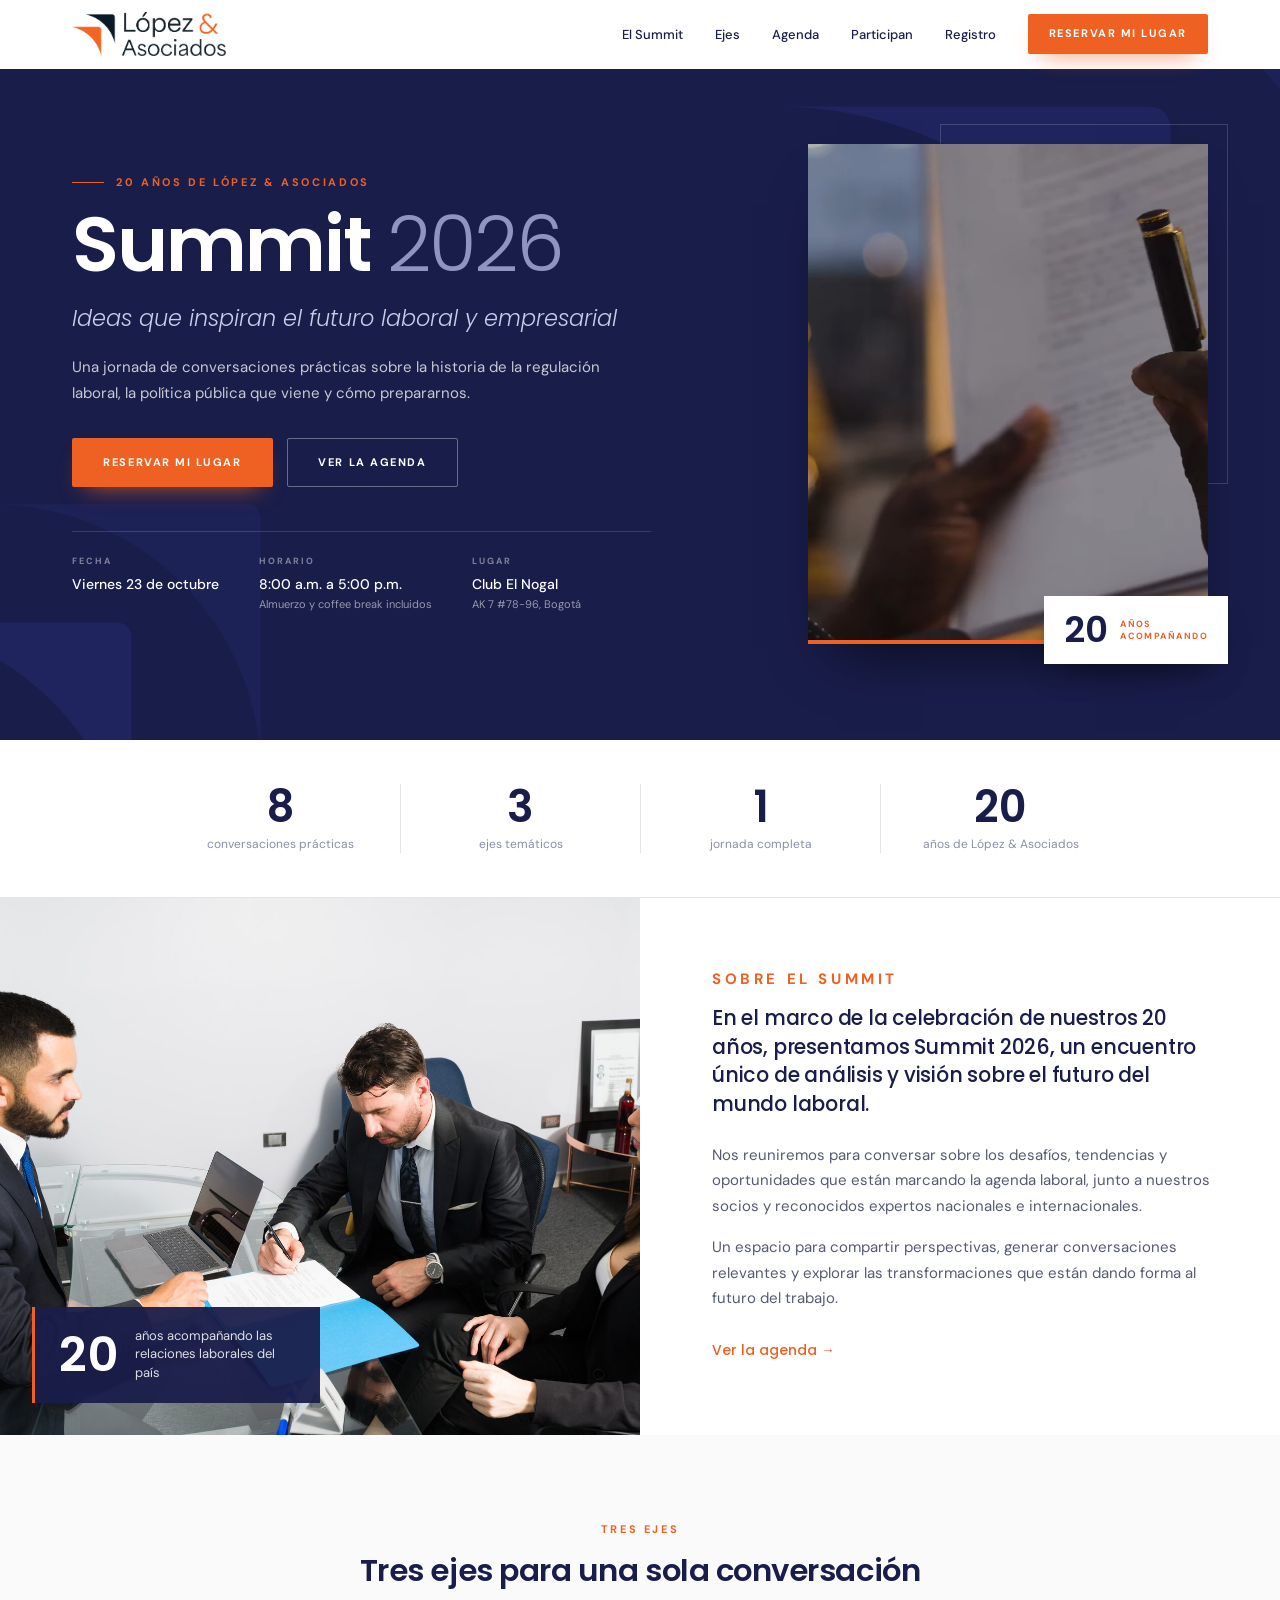
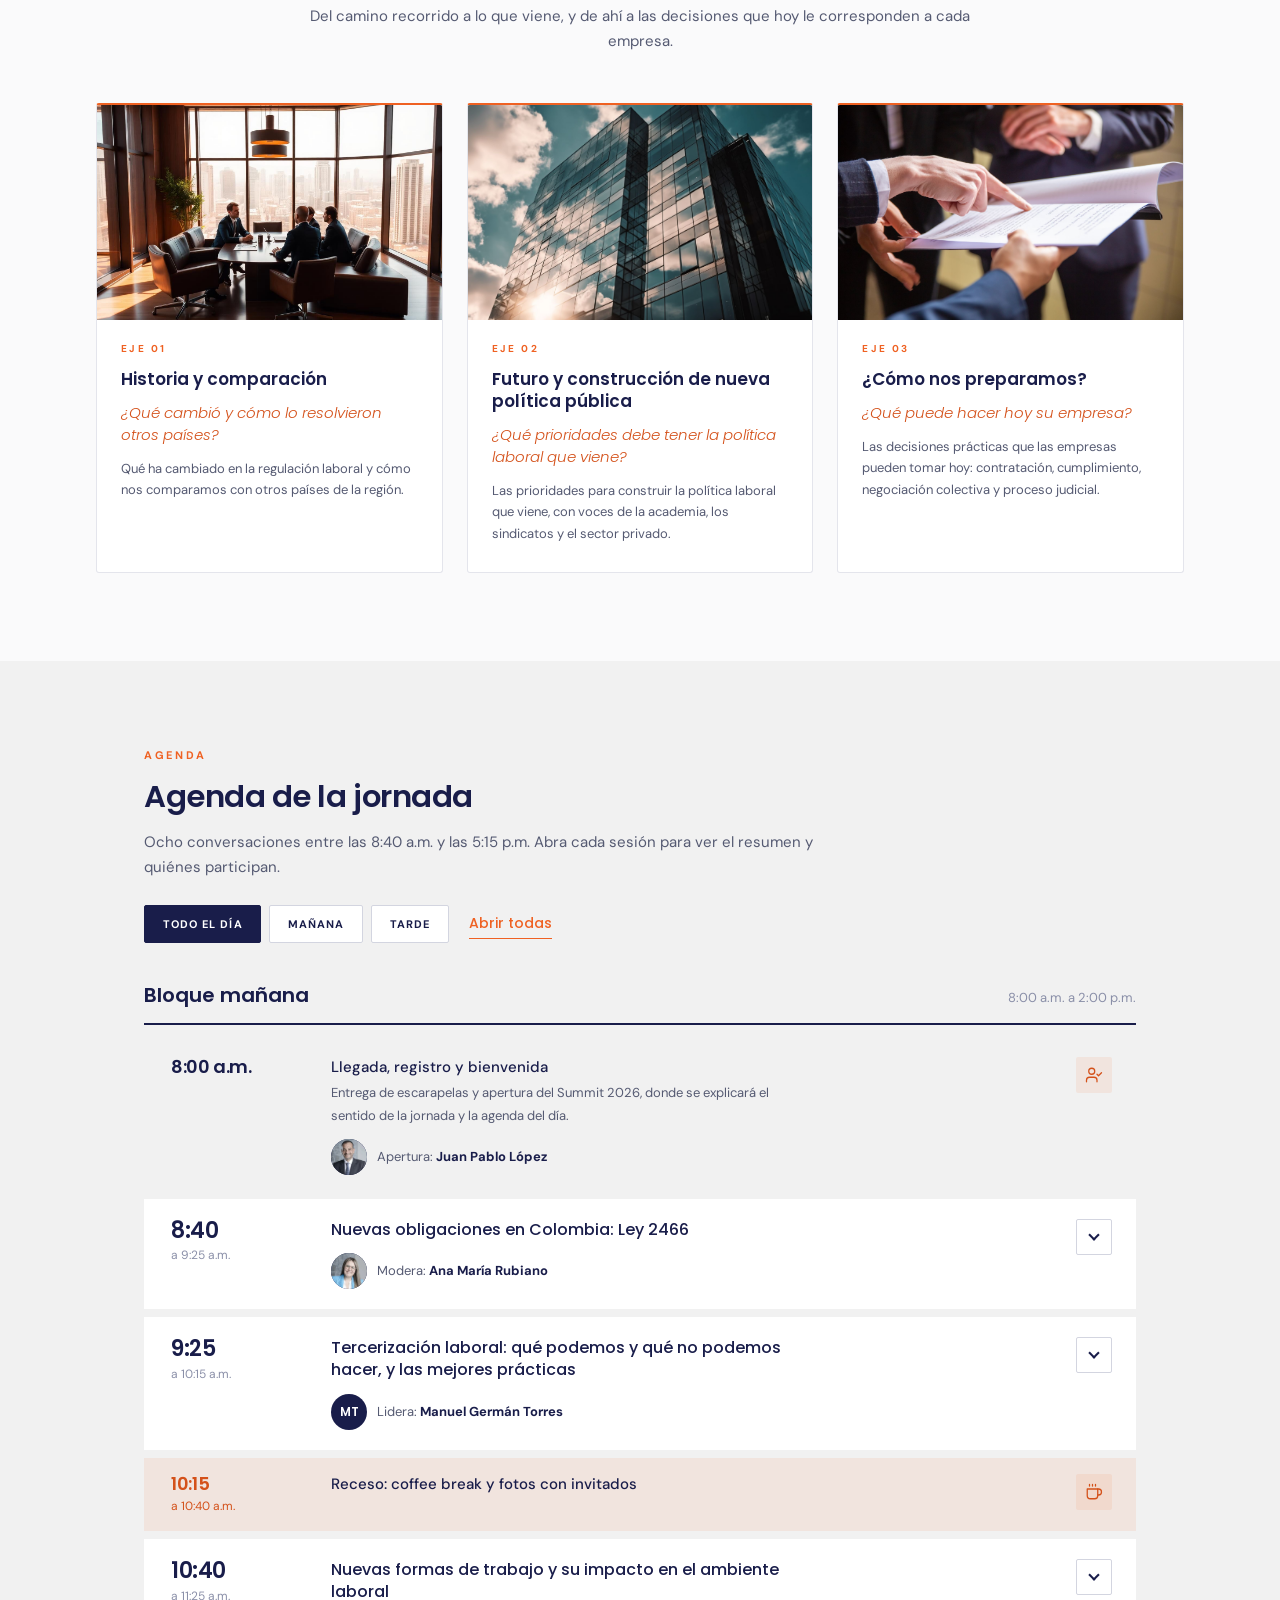
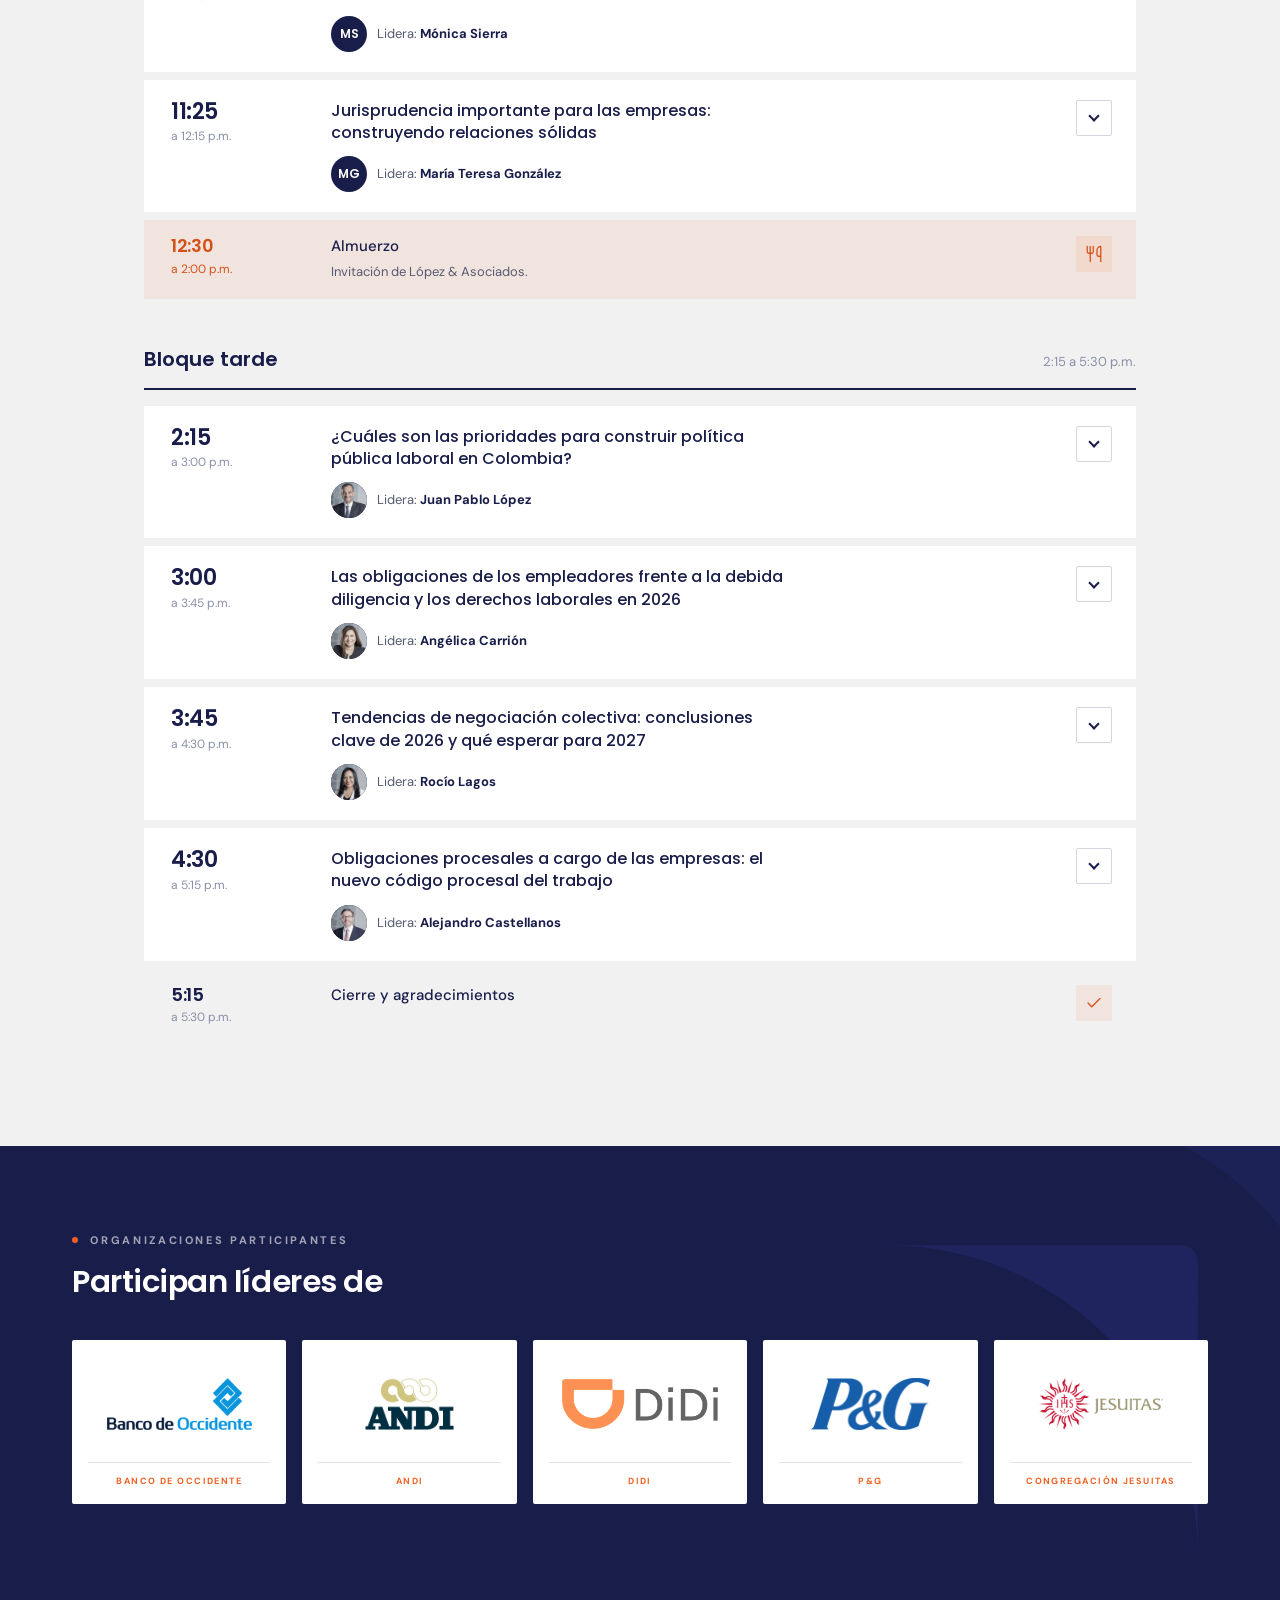
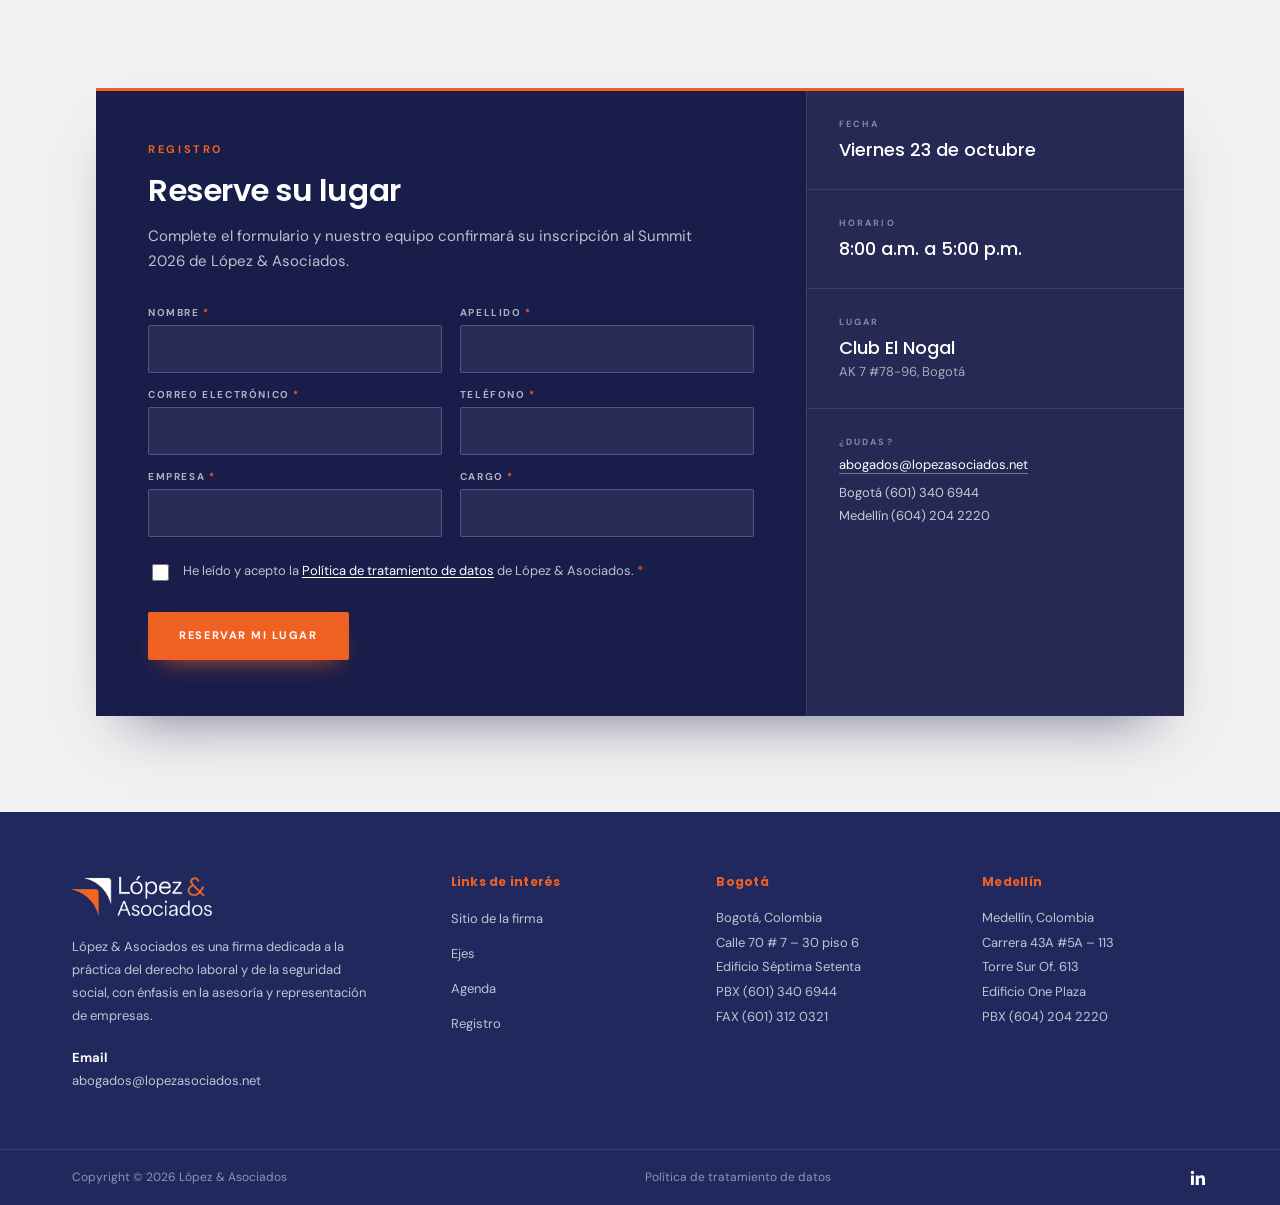
==== v2/index.html @ 922dfb8e "v2: misma landing con el look and feel de lopezasociados.net (en /v2/)" ====
<!DOCTYPE html>
<html lang="es" class="no-js">
<head>
<meta charset="UTF-8">
<meta name="viewport" content="width=device-width, initial-scale=1.0">
<title>Summit 2026 | López &amp; Asociados · Ideas que inspiran el futuro laboral y empresarial</title>
<meta name="description" content="Summit 2026 de López &amp; Asociados: ideas que inspiran el futuro laboral y empresarial. Viernes 23 de octubre, de 8:00 a.m. a 5:00 p.m., en el Club El Nogal (Bogotá).">
<meta property="og:type" content="website">
<meta property="og:title" content="Summit 2026 | López &amp; Asociados">
<meta property="og:description" content="Ideas que inspiran el futuro laboral y empresarial. Viernes 23 de octubre · Club El Nogal, Bogotá. Reserve su lugar.">
<meta property="og:image" content="https://upwyse.github.io/Lopez-asociados-landing/assets/img/og-summit.jpg">
<meta name="theme-color" content="#191d4a">
<link rel="icon" href="../assets/img/favicon.png" type="image/png">
<link rel="apple-touch-icon" href="../assets/img/apple-touch-icon.png">
<link rel="preconnect" href="https://fonts.googleapis.com">
<link rel="preconnect" href="https://fonts.gstatic.com" crossorigin>
<link href="https://fonts.googleapis.com/css2?family=DM+Sans:ital,opsz,wght@0,9..40,400;0,9..40,500;0,9..40,700;1,9..40,400&family=Poppins:ital,wght@0,300;0,400;0,500;0,600;1,300;1,400&display=swap" rel="stylesheet">
<link rel="stylesheet" href="css/v2.css?v=5399d555">
<script type="application/ld+json">{"@context":"https://schema.org","@type":"Event","name":"Summit 2026","description":"Ideas que inspiran el futuro laboral y empresarial.","startDate":"2026-10-23T08:00:00-05:00","endDate":"2026-10-23T17:00:00-05:00","eventAttendanceMode":"https://schema.org/OfflineEventAttendanceMode","eventStatus":"https://schema.org/EventScheduled","location":{"@type":"Place","name":"Club El Nogal","address":{"@type":"PostalAddress","streetAddress":"AK 7 #78-96","addressLocality":"Bogotá","addressCountry":"CO"}},"organizer":{"@type":"Organization","name":"López & Asociados","url":"https://www.lopezasociados.net"},"image":"https://upwyse.github.io/Lopez-asociados-landing/assets/img/og-summit.jpg"}</script>
<script>document.documentElement.classList.remove('no-js');</script>
</head>
<body>

<header class="site-head" id="head">
  <div class="bar">
    <a href="#top" class="brand" aria-label="López &amp; Asociados, inicio">
      <img src="../assets/img/logo-lockup.png" alt="López &amp; Asociados" width="160" height="46">
    </a>
    <nav class="nav" id="nav" aria-label="Principal">
      <a href="#summit">El Summit</a>
      <a href="#ejes">Ejes</a>
      <a href="#agenda">Agenda</a>
      <a href="#participan">Participan</a>
      <a href="#registro">Registro</a>
    </nav>
    <a href="#registro" class="btn btn-primary btn-sm nav-cta">Reservar mi lugar</a>
    <button class="burger" id="burger" aria-label="Abrir menú" aria-expanded="false" aria-controls="nav"><span></span><span></span><span></span></button>
  </div>
</header>

<main id="top">

  <!-- HERO -->
  <section class="hero">
    <svg class="shape shape-tr" viewBox="0 8 225 219" aria-hidden="true" focusable="false"><path class="s1" d="M73 13H210Q219 13 219 22V159A146 146 0 0 0 73 13Z"/><path class="s2" d="M3 77H140Q149 77 149 86V223A146 146 0 0 0 3 77Z"/></svg>
    <svg class="shape shape-bl" viewBox="0 8 225 219" aria-hidden="true" focusable="false"><path class="s1" d="M73 13H210Q219 13 219 22V159A146 146 0 0 0 73 13Z"/><path class="s2" d="M3 77H140Q149 77 149 86V223A146 146 0 0 0 3 77Z"/></svg>

    <div class="wrap hero-grid">
      <div class="hero-copy">
        <p class="eyebrow"><span class="rule"></span>20 años de López &amp; Asociados</p>
        <h1><span class="a">Summit</span> <span class="b">2026</span></h1>
        <p class="hero-sub">Ideas que inspiran el futuro laboral y empresarial</p>
        <p class="hero-lede">Una jornada de conversaciones prácticas sobre la historia de la regulación laboral, la política pública que viene y cómo prepararnos.</p>
        <div class="cta-row">
          <a href="#registro" class="btn btn-primary">Reservar mi lugar</a>
          <a href="#agenda" class="btn btn-ghost">Ver la agenda</a>
        </div>

        <dl class="ev" aria-label="Datos del evento">
          <div><dt>Fecha</dt><dd id="ev-date">Viernes 23 de octubre</dd></div>
          <div><dt>Horario</dt><dd>8:00 a.m. a 5:00 p.m.<small>Almuerzo y coffee break incluidos</small></dd></div>
          <div><dt>Lugar</dt><dd id="ev-venue">Club El Nogal<small>AK 7 #78-96, Bogotá</small></dd></div>
        </dl>
      </div>

      <div class="hero-media">
        <div class="frame">
          <video autoplay muted loop playsinline poster="../assets/video/hero-personas-poster.jpg" aria-hidden="true" id="herovideo">
            <source src="../assets/video/hero-personas.webm" type="video/webm">
            <source src="../assets/video/hero-personas.mp4" type="video/mp4">
          </video>
        </div>
        <div class="badge"><b>20</b><span>Años<br>acompañando</span></div>
      </div>
    </div>
  </section>

  <!-- CIFRAS -->
  <section class="stats-band" aria-label="El Summit en cifras">
    <ul class="wrap stats">
      <li><b>8</b><span>conversaciones prácticas</span></li>
      <li><b>3</b><span>ejes temáticos</span></li>
      <li><b>1</b><span>jornada completa</span></li>
      <li><b>20</b><span>años de López &amp; Asociados</span></li>
    </ul>
  </section>

  <!-- EL SUMMIT -->
  <section class="about" id="summit" aria-label="El Summit">
    <div class="about-img">
      <img src="../assets/img/hero-inicio.jpg" alt="" width="1600" height="1067" loading="lazy">
      <div class="tag20"><b>20</b><p>años acompañando las relaciones laborales del país</p></div>
    </div>
    <div class="about-copy">
      <p class="eyebrow">Sobre el Summit</p>
      <h2 class="about-lead">En el marco de la celebración de nuestros 20 años, presentamos Summit 2026, un encuentro único de análisis y visión sobre el futuro del mundo laboral.</h2>
      <p>Nos reuniremos para conversar sobre los desafíos, tendencias y oportunidades que están marcando la agenda laboral, junto a nuestros socios y reconocidos expertos nacionales e internacionales.</p>
      <p>Un espacio para compartir perspectivas, generar conversaciones relevantes y explorar las transformaciones que están dando forma al futuro del trabajo.</p>
      <a href="#agenda" class="more">Ver la agenda →</a>
    </div>
  </section>

  <!-- EJES -->
  <section class="ejes" id="ejes">
    <div class="wrap">
      <header class="sec-head center">
        <p class="eyebrow">Tres ejes</p>
        <h2 class="h2">Tres ejes para una sola conversación</h2>
        <p class="sec-sub">Del camino recorrido a lo que viene, y de ahí a las decisiones que hoy le corresponden a cada empresa.</p>
      </header>

      <div class="cards">
        <article class="card">
          <img src="../assets/img/about-office.jpg" alt="" width="1280" height="864" loading="lazy">
          <div class="card-body">
            <span class="num">Eje 01</span>
            <h3>Historia y comparación</h3>
            <p class="q">¿Qué cambió y cómo lo resolvieron otros países?</p>
            <p>Qué ha cambiado en la regulación laboral y cómo nos comparamos con otros países de la región.</p>
          </div>
        </article>
        <article class="card">
          <img src="../assets/img/eje-futuro.jpg" alt="" width="1920" height="1097" loading="lazy">
          <div class="card-body">
            <span class="num">Eje 02</span>
            <h3>Futuro y construcción de nueva política pública</h3>
            <p class="q">¿Qué prioridades debe tener la política laboral que viene?</p>
            <p>Las prioridades para construir la política laboral que viene, con voces de la academia, los sindicatos y el sector privado.</p>
          </div>
        </article>
        <article class="card">
          <img src="../assets/img/eje-preparacion.jpg" alt="" width="1920" height="1280" loading="lazy">
          <div class="card-body">
            <span class="num">Eje 03</span>
            <h3>¿Cómo nos preparamos?</h3>
            <p class="q">¿Qué puede hacer hoy su empresa?</p>
            <p>Las decisiones prácticas que las empresas pueden tomar hoy: contratación, cumplimiento, negociación colectiva y proceso judicial.</p>
          </div>
        </article>
      </div>
    </div>
  </section>

  <!-- AGENDA -->
  <section class="agenda" id="agenda">
    <div class="wrap narrow">
      <header class="agenda-head">
        <div>
          <p class="eyebrow">Agenda</p>
          <h2 class="h2">Agenda de la jornada</h2>
          <p class="sec-sub">Ocho conversaciones entre las 8:40 a.m. y las 5:15 p.m. Abra cada sesión para ver el resumen y quiénes participan.</p>
        </div>
        <div class="agenda-tools">
          <div class="chips" role="group" aria-label="Filtrar agenda">
            <button type="button" data-filter="all" aria-pressed="true">Todo el día</button>
            <button type="button" data-filter="am" aria-pressed="false">Mañana</button>
            <button type="button" data-filter="pm" aria-pressed="false">Tarde</button>
          </div>
          <button type="button" class="link-btn" id="toggleall">Abrir todas</button>
        </div>
      </header>

      <section class="block" data-block="am" aria-labelledby="b-am">
        <div class="block-head"><h3 id="b-am">Bloque mañana</h3><span>8:00 a.m. a 2:00 p.m.</span></div>
        
      <div class="slot moment ">
        <div class="slot-row">
          <div class="when"><b>8:00 a.m.</b></div>
          <div class="main"><h4>Llegada, registro y bienvenida</h4><p>Entrega de escarapelas y apertura del Summit 2026, donde se explicará el sentido de la jornada y la agenda del día.</p><span class="lead"><img class="avatar" src="../assets/img/team-4-juanpablo.jpg" alt="" width="38" height="38" loading="lazy"><span>Apertura: <b>Juan Pablo López</b></span></span></div>
          <span class="mark" aria-hidden="true"><svg viewBox="0 0 24 24"><path d="M16 21v-2a4 4 0 0 0-4-4H6a4 4 0 0 0-4 4v2"/><circle cx="9" cy="7" r="4"/><path d="m16 11 2 2 4-4"/></svg></span>
        </div>
      </div>
      <article class="slot session" id="s1">
        <h4 class="slot-h">
          <button class="slot-row" type="button" aria-expanded="false" aria-controls="s1-body" id="s1-btn">
            <span class="when"><b>8:40</b><small>a 9:25 a.m.</small></span>
            <span class="main"><span class="s-title">Nuevas obligaciones en Colombia: Ley 2466</span><span class="lead"><img class="avatar" src="../assets/img/team-5-anamaria.jpg" alt="" width="38" height="38" loading="lazy"><span>Modera: <b>Ana María Rubiano</b></span></span></span>
            <span class="chev" aria-hidden="true"></span>
          </button>
        </h4>
        <div class="slot-body" id="s1-body" role="region" aria-labelledby="s1-btn">
          <div>
            <div class="detail">
              <p class="sub">Las nuevas reglas de contratación laboral directa, cuidados y mejores prácticas.</p>
              <p class="sum">Diferencias y formas de contratación laboral bajo la Ley 2466 y los riesgos de los contratos a término fijo, indefinido y por obra o labor para 2026-2027, con mejores prácticas por sector (financiero, retail y petróleos). Incluye el régimen de profesores (art. 101), los turnos de trabajo y las jornadas laborales.</p>
              <div class="people"><h5>Panelistas</h5><ul><li><b>Ángela Ceballos</b><span>VP de Recursos Humanos, Banco de Occidente</span></li><li><b>Margarita Murra</b></li><li><b>Andrés Monsalve</b><span>Congregación Jesuitas</span></li></ul></div>
            </div>
          </div>
        </div>
      </article>
      <article class="slot session" id="s2">
        <h4 class="slot-h">
          <button class="slot-row" type="button" aria-expanded="false" aria-controls="s2-body" id="s2-btn">
            <span class="when"><b>9:25</b><small>a 10:15 a.m.</small></span>
            <span class="main"><span class="s-title">Tercerización laboral: qué podemos y qué no podemos hacer, y las mejores prácticas</span><span class="lead"><span class="mono" aria-hidden="true">MT</span><span>Lidera: <b>Manuel Germán Torres</b></span></span></span>
            <span class="chev" aria-hidden="true"></span>
          </button>
        </h4>
        <div class="slot-body" id="s2-body" role="region" aria-labelledby="s2-btn">
          <div>
            <div class="detail">
              
              <p class="sum">Marco legal de la tercerización en Colombia: diferencias entre intermediación y tercerización, y qué constituye actividad permanente. Estadísticas de contratación a través de terceros, visitas y competencias del Ministerio de Trabajo, outsourcing y BPO, y cómo contribuir a más empleo formal. Con perspectiva comparada de Chile y Argentina.</p>
              <div class="people"><h5>Panelistas</h5><ul><li><b>Edgar Rengifo</b><span>Suppla</span></li><li><b>Bárbara Zlater</b><span>Perspectiva de tercerización en Chile</span></li><li><b>Laura Castro</b><span>Frontera</span></li></ul></div>
            </div>
          </div>
        </div>
      </article>
      <div class="slot moment break">
        <div class="slot-row">
          <div class="when"><b>10:15</b><small>a 10:40 a.m.</small></div>
          <div class="main"><h4>Receso: coffee break y fotos con invitados</h4></div>
          <span class="mark" aria-hidden="true"><svg viewBox="0 0 24 24"><path d="M17 8h1a4 4 0 1 1 0 8h-1"/><path d="M3 8h14v9a4 4 0 0 1-4 4H7a4 4 0 0 1-4-4Z"/><path d="M6 2v2M10 2v2M14 2v2"/></svg></span>
        </div>
      </div>
      <article class="slot session" id="s3">
        <h4 class="slot-h">
          <button class="slot-row" type="button" aria-expanded="false" aria-controls="s3-body" id="s3-btn">
            <span class="when"><b>10:40</b><small>a 11:25 a.m.</small></span>
            <span class="main"><span class="s-title">Nuevas formas de trabajo y su impacto en el ambiente laboral</span><span class="lead"><span class="mono" aria-hidden="true">MS</span><span>Lidera: <b>Mónica Sierra</b></span></span></span>
            <span class="chev" aria-hidden="true"></span>
          </button>
        </h4>
        <div class="slot-body" id="s3-body" role="region" aria-labelledby="s3-btn">
          <div>
            <div class="detail">
              
              <p class="sum">Marco legal de las opciones de trabajo a distancia, como el teletrabajo, y una explicación general de trabajo en casa, trabajo remoto y nómadas digitales. Análisis del impacto en el ambiente laboral, con los aspectos positivos y negativos de su implementación.</p>
              <div class="people"><h5>Panelistas</h5><ul><li><b>Santiago Pinzón</b><span>ANDI</span></li><li><b>Carlos Castellanos</b><span>DiDi</span></li><li><b>Sofía Sierra</b><span>P&amp;G</span></li></ul></div>
            </div>
          </div>
        </div>
      </article>
      <article class="slot session" id="s4">
        <h4 class="slot-h">
          <button class="slot-row" type="button" aria-expanded="false" aria-controls="s4-body" id="s4-btn">
            <span class="when"><b>11:25</b><small>a 12:15 p.m.</small></span>
            <span class="main"><span class="s-title">Jurisprudencia importante para las empresas: construyendo relaciones sólidas</span><span class="lead"><span class="mono" aria-hidden="true">MG</span><span>Lidera: <b>María Teresa González</b></span></span></span>
            <span class="chev" aria-hidden="true"></span>
          </button>
        </h4>
        <div class="slot-body" id="s4-body" role="region" aria-labelledby="s4-btn">
          <div>
            <div class="detail">
              
              <p class="sum">Revisión de la jurisprudencia relevante para los clientes: justas causas de terminación, el nuevo código y otras decisiones clave. Con imágenes y gráficos para facilitar la comprensión y una mirada optimista sobre las buenas prácticas.</p>
              <div class="people"><h5>Panelistas</h5><ul><li><b>María Ximena Philips</b></li><li><b>Ángela Celis</b></li><li class="pending">Un panelista más por anunciar</li></ul></div>
            </div>
          </div>
        </div>
      </article>
      <div class="slot moment break">
        <div class="slot-row">
          <div class="when"><b>12:30</b><small>a 2:00 p.m.</small></div>
          <div class="main"><h4>Almuerzo</h4><p>Invitación de López &amp; Asociados.</p></div>
          <span class="mark" aria-hidden="true"><svg viewBox="0 0 24 24"><path d="M3 2v7c0 1.1.9 2 2 2h4a2 2 0 0 0 2-2V2"/><path d="M7 2v20"/><path d="M21 15V2a5 5 0 0 0-5 5v6c0 1.1.9 2 2 2h3Zm0 0v7"/></svg></span>
        </div>
      </div>
      </section>

      <section class="block" data-block="pm" aria-labelledby="b-pm">
        <div class="block-head"><h3 id="b-pm">Bloque tarde</h3><span>2:15 a 5:30 p.m.</span></div>
        
      <article class="slot session" id="s5">
        <h4 class="slot-h">
          <button class="slot-row" type="button" aria-expanded="false" aria-controls="s5-body" id="s5-btn">
            <span class="when"><b>2:15</b><small>a 3:00 p.m.</small></span>
            <span class="main"><span class="s-title">¿Cuáles son las prioridades para construir política pública laboral en Colombia?</span><span class="lead"><img class="avatar" src="../assets/img/team-4-juanpablo.jpg" alt="" width="38" height="38" loading="lazy"><span>Lidera: <b>Juan Pablo López</b></span></span></span>
            <span class="chev" aria-hidden="true"></span>
          </button>
        </h4>
        <div class="slot-body" id="s5-body" role="region" aria-labelledby="s5-btn">
          <div>
            <div class="detail">
              
              <p class="sum">Conversación sobre las prioridades y los desafíos para construir la política pública laboral del país, con expertos desde distintas perspectivas: la academia, el sector sindical y el sector privado.</p>
              <div class="people"><h5>Panelistas</h5><ul><li class="pending">Panelistas por anunciar</li></ul></div>
            </div>
          </div>
        </div>
      </article>
      <article class="slot session" id="s6">
        <h4 class="slot-h">
          <button class="slot-row" type="button" aria-expanded="false" aria-controls="s6-body" id="s6-btn">
            <span class="when"><b>3:00</b><small>a 3:45 p.m.</small></span>
            <span class="main"><span class="s-title">Las obligaciones de los empleadores frente a la debida diligencia y los derechos laborales en 2026</span><span class="lead"><img class="avatar" src="../assets/img/team-1-angelica.jpg" alt="" width="38" height="38" loading="lazy"><span>Lidera: <b>Angélica Carrión</b></span></span></span>
            <span class="chev" aria-hidden="true"></span>
          </button>
        </h4>
        <div class="slot-body" id="s6-body" role="region" aria-labelledby="s6-btn">
          <div>
            <div class="detail">
              
              <p class="sum">Obligaciones empresariales en debida diligencia y derechos humanos, marcos normativos aplicables y mejores prácticas de cumplimiento. Capítulo especial sobre acoso laboral y acoso sexual: política de cero tolerancia, qué debe contener la documentación interna, debida diligencia frente a trabajadores en posiciones de poder y cómo crear ambientes de conversación abierta, con reglas claras sobre conflictos de interés e información confidencial.</p>
              <div class="people"><h5>Panelistas</h5><ul><li><b>Miguel Ceballos</b></li><li><b>Fernando Castillo</b></li><li><b>Lilian Hidalgo</b></li></ul></div>
            </div>
          </div>
        </div>
      </article>
      <article class="slot session" id="s7">
        <h4 class="slot-h">
          <button class="slot-row" type="button" aria-expanded="false" aria-controls="s7-body" id="s7-btn">
            <span class="when"><b>3:45</b><small>a 4:30 p.m.</small></span>
            <span class="main"><span class="s-title">Tendencias de negociación colectiva: conclusiones clave de 2026 y qué esperar para 2027</span><span class="lead"><img class="avatar" src="../assets/img/team-3-rocio.jpg" alt="" width="38" height="38" loading="lazy"><span>Lidera: <b>Rocío Lagos</b></span></span></span>
            <span class="chev" aria-hidden="true"></span>
          </button>
        </h4>
        <div class="slot-body" id="s7-body" role="region" aria-labelledby="s7-btn">
          <div>
            <div class="detail">
              
              <p class="sum">Balance de la negociación colectiva en 2026, con foco en la negociación multinivel y los acuerdos marco sectoriales: qué pasó con los pliegos presentados, cómo se desarrollaron los procesos y qué aprendimos. Perspectivas para 2027 y cómo trabajar en escenarios de confianza con las organizaciones sindicales.</p>
              <div class="people"><h5>Panelistas</h5><ul><li><b>Carlos Guarnizo</b></li><li><b>Carlos Cante</b></li><li><b>Catalina Peraffan</b></li></ul></div>
            </div>
          </div>
        </div>
      </article>
      <article class="slot session" id="s8">
        <h4 class="slot-h">
          <button class="slot-row" type="button" aria-expanded="false" aria-controls="s8-body" id="s8-btn">
            <span class="when"><b>4:30</b><small>a 5:15 p.m.</small></span>
            <span class="main"><span class="s-title">Obligaciones procesales a cargo de las empresas: el nuevo código procesal del trabajo</span><span class="lead"><img class="avatar" src="../assets/img/team-2-alejandro.jpg" alt="" width="38" height="38" loading="lazy"><span>Lidera: <b>Alejandro Castellanos</b></span></span></span>
            <span class="chev" aria-hidden="true"></span>
          </button>
        </h4>
        <div class="slot-body" id="s8-body" role="region" aria-labelledby="s8-btn">
          <div>
            <div class="detail">
              
              <p class="sum">Cambios en materia procesal laboral y medidas que las compañías deben tomar para prepararse antes de un proceso judicial. Un enfoque práctico y sencillo sobre dónde están los cambios y qué acciones implementar.</p>
              <div class="people"><h5>Panelistas</h5><ul><li><b>Javier Alfonso</b><span>Cenit</span></li><li class="pending">Panelistas por anunciar</li></ul></div>
            </div>
          </div>
        </div>
      </article>
      <div class="slot moment ">
        <div class="slot-row">
          <div class="when"><b>5:15</b><small>a 5:30 p.m.</small></div>
          <div class="main"><h4>Cierre y agradecimientos</h4></div>
          <span class="mark" aria-hidden="true"><svg viewBox="0 0 24 24"><path d="M20 6 9 17l-5-5"/></svg></span>
        </div>
      </div>
      </section>
    </div>
  </section>

  <!-- PARTICIPAN -->
  <section class="voices" id="participan" aria-labelledby="voices-t">
    <svg class="shape shape-v" viewBox="0 8 225 219" aria-hidden="true" focusable="false"><path class="s1" d="M73 13H210Q219 13 219 22V159A146 146 0 0 0 73 13Z"/><path class="s2" d="M3 77H140Q149 77 149 86V223A146 146 0 0 0 3 77Z"/></svg>
    <div class="wrap">
      <header class="sec-head">
        <p class="eyebrow light"><span class="dot"></span>Organizaciones participantes</p>
        <h2 class="h2 light" id="voices-t">Participan líderes de</h2>
      </header>
      <ul class="logos">
          <li class="logo-card"><div class="logo-box"><img src="../assets/logos/banco-de-occidente.png" alt="Banco de Occidente" loading="lazy"></div><p>Banco de Occidente</p></li>
          <li class="logo-card"><div class="logo-box"><img src="../assets/logos/andi.png" alt="ANDI" loading="lazy"></div><p>ANDI</p></li>
          <li class="logo-card"><div class="logo-box"><img src="../assets/logos/didi.png" alt="DiDi" loading="lazy"></div><p>DiDi</p></li>
          <li class="logo-card"><div class="logo-box"><img src="../assets/logos/pg.png" alt="P&amp;G" loading="lazy"></div><p>P&amp;G</p></li>
          <li class="logo-card"><div class="logo-box"><img src="../assets/logos/jesuitas.png" alt="Congregación Jesuitas" loading="lazy"></div><p>Congregación Jesuitas</p></li>
      </ul>
    </div>
  </section>

  <!-- REGISTRO -->
  <section class="register" id="registro">
    <div class="wrap">
      <div class="reg-card">
        <div class="reg-main">
          <p class="eyebrow">Registro</p>
          <h2 class="h2 light">Reserve su lugar</h2>
          <p class="reg-sub">Complete el formulario y nuestro equipo confirmará su inscripción al Summit 2026 de López &amp; Asociados.</p>

          <form id="form" autocomplete="on">
            <div class="grid">
              <div class="field"><label for="f-n">Nombre <i>*</i></label><input id="f-n" name="nombre" type="text" autocomplete="given-name" required></div>
              <div class="field"><label for="f-a">Apellido <i>*</i></label><input id="f-a" name="apellido" type="text" autocomplete="family-name" required></div>
              <div class="field"><label for="f-e">Correo electrónico <i>*</i></label><input id="f-e" name="email" type="email" autocomplete="email" required></div>
              <div class="field"><label for="f-t">Teléfono <i>*</i></label><input id="f-t" name="telefono" type="tel" autocomplete="tel" required></div>
              <div class="field"><label for="f-c">Empresa <i>*</i></label><input id="f-c" name="empresa" type="text" autocomplete="organization" required></div>
              <div class="field"><label for="f-r">Cargo <i>*</i></label><input id="f-r" name="cargo" type="text" autocomplete="organization-title" required></div>
            </div>
            <div class="consent">
              <input type="checkbox" id="f-p" name="acepta_datos" required>
              <label for="f-p">He leído y acepto la <a href="https://www.lopezasociados.net" target="_blank" rel="noopener" id="privacy-link">Política de tratamiento de datos</a> de López &amp; Asociados. <i>*</i></label>
            </div>
            <button type="submit" class="btn btn-primary">Reservar mi lugar</button>
            <div class="notice" id="notice" role="status" aria-live="polite"></div>
          </form>
        </div>

        <aside class="reg-side" aria-label="Datos del evento">
          <div class="blk"><p class="lbl">Fecha</p><p class="val" id="ev-date-2">Viernes 23 de octubre</p></div>
          <div class="blk"><p class="lbl">Horario</p><p class="val">8:00 a.m. a 5:00 p.m.</p></div>
          <div class="blk"><p class="lbl">Lugar</p><p class="val" id="ev-venue-2">Club El Nogal<small>AK 7 #78-96, Bogotá</small></p></div>
          <div class="blk contact">
            <p class="lbl">¿Dudas?</p>
            <p><a href="mailto:abogados@lopezasociados.net">abogados@lopezasociados.net</a></p>
            <p>Bogotá (601) 340 6944<br>Medellín (604) 204 2220</p>
          </div>
        </aside>
      </div>
    </div>
  </section>

</main>

<footer class="site-foot">
  <div class="wrap foot-grid">
    <div class="foot-brand">
      <img src="../assets/img/logo-lockup-white.png" alt="López &amp; Asociados" width="140" height="40" loading="lazy">
      <p>López &amp; Asociados es una firma dedicada a la práctica del derecho laboral y de la seguridad social, con énfasis en la asesoría y representación de empresas.</p>
      <p class="mail"><b>Email</b><br><a href="mailto:abogados@lopezasociados.net">abogados@lopezasociados.net</a></p>
    </div>
    <div>
      <h4>Links de interés</h4>
      <ul>
        <li><a href="https://www.lopezasociados.net" target="_blank" rel="noopener">Sitio de la firma</a></li>
        <li><a href="#ejes">Ejes</a></li>
        <li><a href="#agenda">Agenda</a></li>
        <li><a href="#registro">Registro</a></li>
      </ul>
    </div>
    <div>
      <h4>Bogotá</h4>
      <address>Bogotá, Colombia<br>Calle 70 # 7 – 30 piso 6<br>Edificio Séptima Setenta<br>PBX (601) 340 6944<br>FAX (601) 312 0321</address>
    </div>
    <div>
      <h4>Medellín</h4>
      <address>Medellín, Colombia<br>Carrera 43A #5A – 113<br>Torre Sur Of. 613<br>Edificio One Plaza<br>PBX (604) 204 2220</address>
    </div>
  </div>
  <div class="foot-base">
    <div class="wrap">
      <span>Copyright © 2026 López &amp; Asociados</span>
      <a href="https://www.lopezasociados.net" target="_blank" rel="noopener">Política de tratamiento de datos</a>
      <a class="in" href="https://www.linkedin.com/" target="_blank" rel="noopener" aria-label="LinkedIn"><svg viewBox="0 0 24 24" aria-hidden="true"><path d="M20.45 20.45h-3.56v-5.57c0-1.33-.03-3.04-1.85-3.04-1.85 0-2.14 1.45-2.14 2.94v5.67H9.35V9h3.41v1.56h.05c.48-.9 1.64-1.85 3.37-1.85 3.6 0 4.27 2.37 4.27 5.46v6.28zM5.34 7.43a2.06 2.06 0 1 1 0-4.12 2.06 2.06 0 0 1 0 4.12zM7.12 20.45H3.56V9h3.56v11.45z"/></svg></a>
    </div>
  </div>
</footer>

<script src="../js/config.js?v=1"></script>
<script src="../js/summit.js?v=f31e7e5a"></script>
</body>
</html>
---- v2/css/v2.css ----
/* =========================================================
   SUMMIT 2026 · versión con el estilo de lopezasociados.net
   Poppins (títulos: seminegrita + light + cursiva light) y DM Sans (texto),
   azul #191d4a, naranja #ef6122, botones rectos, tarjetas blancas con
   filete naranja, formas curvas del isótipo de fondo.
   ========================================================= */

:root{
  --navy:#191d4a;
  --navy-2:#21285e;
  --navy-deep:#12163a;
  --orange:#ef6122;
  --orange-d:#d4511a;
  --orange-soft:rgba(239,97,34,.09);
  --gray-bg:#f1f1f1;
  --paper:#fafafb;
  --line:#e4e5ec;
  --ink:#191d4a;
  --text:#555a72;
  --muted:#8a8fa8;
  --lav:#8f95bf;

  --head:'Poppins', 'Helvetica Neue', Arial, sans-serif;
  --body:'DM Sans', 'Helvetica Neue', Arial, sans-serif;

  --ease:cubic-bezier(.22,.61,.36,1);
}

*,*::before,*::after{box-sizing:border-box;}
html{
  scroll-behavior:smooth; font-size:16px; scroll-padding-top:4.75rem;
}
/* Pantallas grandes (2K, 4K, 5K): todo escala desde 1920 px (limitado por la altura; nunca baja de 16 px) */
@media (min-width:1920px){ html{font-size:max(16px, calc(min(100vw, 177.78vh) / 120));} }

body{
  margin:0; background:#fff; color:var(--text);
  font-family:var(--body); font-size:.9375rem; line-height:1.7;
  -webkit-font-smoothing:antialiased; overflow-x:hidden;
}
img{max-width:100%; display:block;}
a{color:inherit; text-decoration:none;}
ul,ol{margin:0; padding:0; list-style:none;}
p,dl,dd,dt,figure{margin:0;}
h1,h2,h3,h4{font-family:var(--head); color:var(--ink); margin:0; font-weight:600; line-height:1.2;}
button{font:inherit; color:inherit;}
:focus-visible{outline:2px solid var(--orange); outline-offset:3px;}
.sr-only{position:absolute; width:1px; height:1px; overflow:hidden; clip:rect(0 0 0 0); white-space:nowrap;}
@media (prefers-reduced-motion: reduce){
  html{scroll-behavior:auto;}
  *,*::before,*::after{animation-duration:.01ms !important; animation-delay:0s !important; transition-duration:.01ms !important;}
}

.wrap{width:100%; max-width:75rem; margin:0 auto; padding:0 2rem;}
.wrap.narrow{max-width:66rem;}
@media (max-width:640px){ .wrap{padding:0 1.25rem;} }

/* ---------- Tipografía de títulos y etiquetas ---------- */
.eyebrow{
  display:flex; align-items:center; gap:.75rem; margin-bottom:1rem;
  font:700 .6875rem/1.2 var(--body); letter-spacing:.24em; text-transform:uppercase; color:var(--orange);
}
.eyebrow .rule{width:2rem; height:1px; background:var(--orange);}
.eyebrow .dot{width:.4rem; height:.4rem; background:var(--orange); border-radius:50%;}
.eyebrow.light{color:rgba(255,255,255,.6);}
.center .eyebrow{justify-content:center;}
.h2{font-size:clamp(1.5rem,2.4vw,2.125rem); letter-spacing:-.015em; line-height:1.22;}
.h2.light{color:#fff;}
.sec-sub{margin-top:.875rem; font-size:.9375rem; max-width:44rem;}
.sec-head.center{text-align:center;}
.sec-head.center .sec-sub{margin-left:auto; margin-right:auto;}

/* ---------- Botones rectos ---------- */
.btn{
  display:inline-flex; align-items:center; justify-content:center; cursor:pointer;
  font:700 .6875rem/1.2 var(--body); letter-spacing:.14em; text-transform:uppercase;
  padding:1.05rem 1.9rem; border:1px solid transparent; border-radius:.125rem;
  transition:background-color .25s var(--ease), color .25s var(--ease), border-color .25s var(--ease), transform .25s var(--ease);
}
.btn:hover{transform:translateY(-2px);}
.btn-primary{background:var(--orange); color:#fff; box-shadow:0 .75rem 1.5rem -.85rem rgba(239,97,34,.9);}
.btn-primary:hover{background:var(--orange-d);}
.btn-ghost{border-color:rgba(255,255,255,.35); color:#fff; background:transparent;}
.btn-ghost:hover{background:#fff; color:var(--navy); border-color:#fff;}
.btn-sm{padding:.8rem 1.25rem;}

/* ---------- Cabecera (barra blanca, como el sitio) ---------- */
.site-head{
  position:fixed; top:0; left:0; right:0; z-index:200; background:#fff;
  border-bottom:1px solid transparent; transition:box-shadow .3s var(--ease), border-color .3s var(--ease);
}
.site-head.solid,.site-head.navy{border-bottom-color:var(--line); box-shadow:0 .5rem 1.5rem -1.25rem rgba(25,29,74,.45);}
.bar{max-width:75rem; margin:0 auto; padding:.75rem 2rem; display:flex; align-items:center; gap:2rem;}
.brand img{height:2.75rem; width:auto;}
.nav{display:flex; align-items:center; gap:2rem; margin-left:auto;}
.nav a{position:relative; font:500 .8125rem/1 var(--body); color:var(--ink); padding:.4rem 0; transition:color .2s;}
.nav a::after{content:""; position:absolute; left:0; bottom:-.1rem; width:0; height:2px; background:var(--orange); transition:width .3s var(--ease);}
.nav a:hover{color:var(--orange);}
.nav a:hover::after{width:100%;}
.burger{display:none; background:none; border:0; padding:.5rem; cursor:pointer; margin-left:auto;}
.burger span{display:block; width:1.5rem; height:2px; background:var(--navy); margin:.3rem 0; transition:.25s;}
.site-head.menu-open .burger span:nth-child(1){transform:translateY(.55rem) rotate(45deg);}
.site-head.menu-open .burger span:nth-child(2){opacity:0;}
.site-head.menu-open .burger span:nth-child(3){transform:translateY(-.55rem) rotate(-45deg);}

@media (max-width:1000px){
  .bar{padding:.7rem 1.25rem;}
  .nav-cta{display:none;}
  .burger{display:block;}
  .nav{
    position:fixed; top:4.25rem; left:0; right:0; margin:0; flex-direction:column; align-items:flex-start; gap:0;
    background:#fff; padding:.75rem 1.25rem 1.5rem; border-top:1px solid var(--line);
    box-shadow:0 1.5rem 2rem -1.5rem rgba(25,29,74,.5);
    transform:translateY(-130%); visibility:hidden; transition:transform .35s var(--ease), visibility 0s .35s;
  }
  .nav.open{transform:none; visibility:visible; transition:transform .35s var(--ease);}
  .nav a{width:100%; padding:1rem 0; font-size:1rem; border-bottom:1px solid var(--line);}
  .nav a::after{display:none;}
}

/* =========================================================
   HERO (azul plano con formas curvas del isótipo)
   ========================================================= */
.hero{position:relative; overflow:hidden; isolation:isolate; background:var(--navy); color:#fff; padding:9rem 0 6rem;}
.shape{position:absolute; z-index:-1; pointer-events:none; height:auto;}
.shape .s1{fill:#2a3488; opacity:.2;}
.shape .s2{fill:#2a3488; opacity:.34;}
.shape-tr{top:-5rem; right:-6rem; width:38rem;}
.shape-bl{bottom:-10rem; left:-9rem; width:26rem;}
.shape-v .s1,.shape-v .s2{fill:#2a3488;}
.shape-v{top:-3rem; right:-5rem; width:30rem;}

.hero-grid{display:grid; grid-template-columns:minmax(0,1.08fr) minmax(0,.92fr); gap:4rem; align-items:center;}
.hero h1{
  font-size:clamp(2.75rem,6vw,5.5rem); line-height:1.02; letter-spacing:-.025em; color:#fff;
}
.hero h1 .a{font-weight:600;}
.hero h1 .b{font-weight:300; color:var(--lav);}
.hero-sub{
  margin-top:1.25rem; font:italic 300 clamp(1.125rem,1.75vw,1.625rem)/1.35 var(--head); color:#c9cdea;
}
.hero-lede{margin-top:1.25rem; max-width:34rem; font-size:.9375rem; line-height:1.75; color:rgba(255,255,255,.76);}
.cta-row{display:flex; flex-wrap:wrap; gap:.875rem; margin-top:2rem;}

.ev{
  display:grid; grid-template-columns:repeat(3,auto); justify-content:start; gap:1.5rem 2.5rem;
  margin-top:2.75rem; padding-top:1.5rem; border-top:1px solid rgba(255,255,255,.14);
}
.ev dt{font:700 .5625rem/1.2 var(--body); letter-spacing:.22em; text-transform:uppercase; color:rgba(255,255,255,.45);}
.ev dd{margin-top:.5rem; font:500 .875rem/1.4 var(--body); color:#fff;}
.ev dd small{display:block; margin-top:.15rem; font-size:.6875rem; font-weight:400; color:rgba(255,255,255,.55);}

.hero-media{position:relative; justify-self:end; width:min(100%,25rem);}
.hero-media::before{
  content:""; position:absolute; top:-1.25rem; right:-1.25rem; width:72%; height:72%;
  border:1px solid rgba(255,255,255,.16); z-index:-1;
}
.frame{position:relative; aspect-ratio:4/5; overflow:hidden; background:var(--navy-deep); box-shadow:0 2rem 3.5rem -1.75rem rgba(0,0,0,.7);}
.frame video{width:100%; height:100%; object-fit:cover;}
.frame::after{content:""; position:absolute; left:0; right:0; bottom:0; height:.25rem; background:var(--orange);}
.badge{
  position:absolute; right:-1.25rem; bottom:-1.25rem; background:#fff; padding:1rem 1.25rem 1rem 1.25rem;
  display:flex; align-items:center; gap:.75rem; box-shadow:0 1rem 2rem -1rem rgba(0,0,0,.6);
}
.badge b{font:600 2.25rem/1 var(--head); color:var(--navy);}
.badge span{font:700 .5625rem/1.35 var(--body); letter-spacing:.16em; text-transform:uppercase; color:var(--orange);}

@media (max-width:900px){
  .hero{padding:7.5rem 0 4.5rem;}
  .hero-grid{grid-template-columns:1fr; gap:3.5rem;}
  .hero-media{justify-self:start; width:min(100%,22rem); margin-left:0;}
  .hero-media::before{right:-.75rem;}
  .badge{right:-.5rem;}
  .ev{grid-template-columns:1fr; gap:1.25rem;}
}
@media (max-width:480px){ .cta-row .btn{width:100%;} }

/* ---------- Cifras (franja blanca) ---------- */
.stats-band{background:#fff; border-bottom:1px solid var(--line);}
.stats{display:flex; justify-content:center; padding-top:2.75rem; padding-bottom:2.75rem;}
.stats li{flex:1 1 0; max-width:15rem; text-align:center; padding:0 1.25rem; border-left:1px solid var(--line);}
.stats li:first-child{border-left:0;}
.stats b{display:block; font:600 clamp(2rem,3.4vw,2.75rem)/1.05 var(--head); color:var(--navy);}
.stats span{display:block; margin-top:.4rem; font-size:.75rem; line-height:1.4; color:var(--muted);}
@media (max-width:640px){
  .stats{flex-wrap:wrap; padding-top:1.75rem; padding-bottom:1.75rem; row-gap:1.5rem;}
  .stats li{flex:1 1 45%; max-width:none; border-left:0; padding:0 .5rem;}
}

/* ---------- Sobre el Summit ---------- */
.about{display:grid; grid-template-columns:1fr 1fr; background:#fff;}
.about-img{position:relative; min-height:30rem; overflow:hidden;}
.about-img img{position:absolute; inset:0; width:100%; height:100%; object-fit:cover;}
.tag20{
  position:absolute; left:2rem; bottom:2rem; max-width:18rem; background:rgba(25,29,74,.94); color:#fff;
  border-left:.1875rem solid var(--orange); padding:1.25rem 1.5rem; display:flex; align-items:center; gap:1rem;
}
.tag20 b{font:600 3rem/1 var(--head);}
.tag20 p{font-size:.8125rem; line-height:1.45; color:rgba(255,255,255,.85);}
.about-copy{align-self:center; padding:4.5rem 4rem 4.5rem 4.5rem; max-width:40rem;}
.about-lead{
  font-size:clamp(1.125rem,1.6vw,1.4375rem); font-weight:500; line-height:1.4; letter-spacing:-.01em; margin-bottom:1.5rem;
}
.about-copy p + p{margin-top:1rem;}
.about-copy p{font-size:.9375rem;}
.more{display:inline-block; margin-top:1.75rem; font:500 .875rem var(--head); color:var(--orange); border-bottom:1px solid transparent; transition:border-color .2s;}
.more:hover{border-bottom-color:var(--orange);}
@media (max-width:900px){
  .about{grid-template-columns:1fr;}
  .about-img{min-height:20rem;}
  .about-copy{padding:3rem 1.25rem; max-width:none;}
  .tag20{left:1.25rem; bottom:1.25rem;}
}

/* ---------- Ejes (tarjetas blancas con filete naranja) ---------- */
.ejes{background:var(--paper); padding:5.5rem 0;}
.ejes .sec-head{margin-bottom:3rem;}
.cards{display:grid; grid-template-columns:repeat(3,minmax(0,1fr)); gap:1.5rem; max-width:68rem; margin:0 auto;}
.card{
  background:#fff; border:1px solid var(--line); border-top:.125rem solid var(--orange); border-radius:.1875rem;
  overflow:hidden; display:flex; flex-direction:column; transition:transform .3s var(--ease), box-shadow .3s var(--ease);
}
.card:hover{transform:translateY(-.25rem); box-shadow:0 1.5rem 2.5rem -1.75rem rgba(25,29,74,.45);}
.card img{width:100%; height:auto; aspect-ratio:16/10; object-fit:cover;}
.card-body{padding:1.5rem 1.5rem 1.75rem;}
.num{display:block; font:700 .625rem/1 var(--body); letter-spacing:.24em; text-transform:uppercase; color:var(--orange); margin-bottom:.875rem;}
.card h3{font-size:1.0625rem; line-height:1.3; margin-bottom:.75rem;}
.card .q{font:italic 300 .9375rem/1.45 var(--head); color:var(--orange-d); margin-bottom:.75rem;}
.card p:last-child{font-size:.8125rem; line-height:1.65;}
@media (max-width:900px){
  .ejes{padding:4rem 0;}
  .cards{grid-template-columns:1fr; max-width:30rem;}
}

/* ---------- Agenda (fondo gris, filas blancas) ---------- */
.agenda{background:var(--gray-bg); padding:5.5rem 0 6rem;}
.agenda-head{display:flex; justify-content:space-between; align-items:flex-end; gap:1.5rem 3rem; flex-wrap:wrap; margin-bottom:2.5rem;}
.agenda-tools{display:flex; align-items:center; gap:1.25rem; flex-wrap:wrap;}
.chips{display:flex; flex-wrap:wrap; gap:.5rem;}
.chips button{
  font:700 .6875rem/1 var(--body); letter-spacing:.1em; text-transform:uppercase; color:var(--navy);
  background:#fff; border:1px solid #d3d5e0; padding:.8rem 1.1rem; cursor:pointer; border-radius:.125rem; transition:.2s var(--ease);
}
.chips button:hover{border-color:var(--navy);}
.chips button[aria-pressed="true"]{background:var(--navy); border-color:var(--navy); color:#fff;}
.link-btn{background:none; border:0; padding:.25rem 0; cursor:pointer; font:500 .875rem var(--head); color:var(--orange); border-bottom:1px solid currentColor;}
.link-btn:hover{color:var(--navy);}

.block + .block{margin-top:3rem;}
.block[hidden]{display:none;}
.block-head{display:flex; align-items:baseline; justify-content:space-between; gap:1rem; flex-wrap:wrap; padding-bottom:.875rem; margin-bottom:1rem; border-bottom:2px solid var(--navy);}
.block-head h3{font-size:1.25rem;}
.block-head span{font-size:.8125rem; color:var(--muted);}

.slot{background:#fff; margin-bottom:.5rem; border-left:.1875rem solid transparent; transition:box-shadow .3s var(--ease), border-color .3s var(--ease);}
.slot.open{border-left-color:var(--orange); box-shadow:0 1.25rem 2rem -1.75rem rgba(25,29,74,.5);}
.slot-h{margin:0; font:inherit;}
.slot-row{
  display:grid; grid-template-columns:8.5rem minmax(0,1fr) 2.25rem; gap:0 1.5rem; align-items:start;
  width:100%; padding:1.25rem 1.5rem; text-align:left; background:none; border:0;
}
button.slot-row{cursor:pointer;}
.slot .when{font-family:var(--head); color:var(--navy); line-height:1.1;}
.slot .when b{display:block; font-size:1.375rem; font-weight:600; letter-spacing:-.02em;}
.slot .when small{display:block; margin-top:.35rem; font:400 .75rem/1.3 var(--body); color:var(--muted);}
.slot .main{display:block; min-width:0;}
.s-title{display:block; font:500 1rem/1.4 var(--head); color:var(--navy); max-width:46ch;}
.slot .lead{display:flex; align-items:center; gap:.625rem; margin-top:.75rem; font-size:.8125rem; line-height:1.4; color:var(--text);}
.slot .lead b{color:var(--navy); font-weight:700;}
.avatar,.mono{width:2.25rem; height:2.25rem; flex-shrink:0; border-radius:50%;}
.avatar{object-fit:cover; object-position:top; background:var(--navy);}
.mono{display:flex; align-items:center; justify-content:center; background:var(--navy); color:#fff; font:600 .75rem var(--head);}
.chev{
  width:2.25rem; height:2.25rem; border:1px solid #d3d5e0; border-radius:.125rem;
  display:flex; align-items:center; justify-content:center; transition:.25s var(--ease);
}
.chev::before{
  content:""; width:.5rem; height:.5rem; margin-top:-.2rem; border-right:2px solid var(--navy); border-bottom:2px solid var(--navy);
  transform:rotate(45deg); transition:transform .25s var(--ease), border-color .25s;
}
button.slot-row:hover .chev{border-color:var(--navy);}
.slot.open .chev{background:var(--orange); border-color:var(--orange);}
.slot.open .chev::before{transform:rotate(-135deg); margin-top:.2rem; border-color:#fff;}

.slot-body{display:grid; grid-template-rows:0fr; visibility:hidden; transition:grid-template-rows .4s var(--ease), visibility 0s .4s;}
.slot.open .slot-body{grid-template-rows:1fr; visibility:visible; transition:grid-template-rows .4s var(--ease);}
.slot-body > div{overflow:hidden; min-height:0;}
.detail{
  margin:0 1.5rem 0 11.5rem; padding:.25rem 0 1.75rem; display:grid; grid-template-columns:minmax(0,1.3fr) minmax(0,1fr); gap:.75rem 2.5rem; align-items:start;
  border-top:1px solid var(--line); padding-top:1.25rem;
}
.detail .sub{grid-column:1/-1; font:italic 300 1.0625rem/1.5 var(--head); color:var(--orange-d);}
.detail .sum{font-size:.875rem; line-height:1.75;}
.detail h5{margin:0 0 .75rem; font:700 .625rem/1 var(--body); letter-spacing:.22em; text-transform:uppercase; color:var(--muted);}
.people li{padding:.6rem 0; border-bottom:1px solid var(--line); font-size:.875rem; line-height:1.4;}
.people li:first-child{border-top:1px solid var(--line);}
.people b{display:block; color:var(--navy); font-weight:700;}
.people span{font-size:.75rem; color:var(--muted);}
.people li.pending{color:var(--muted); font-style:italic; font-size:.8125rem;}

.moment{background:transparent; border-left-color:transparent; box-shadow:none;}
.moment .slot-row{padding:1rem 1.5rem; cursor:default;}
.moment .when b{font-size:1.125rem;}
.moment h4{font:500 .9375rem/1.4 var(--body); color:var(--navy);}
.moment p{margin-top:.25rem; font-size:.8125rem; max-width:52ch;}
.moment .mark{width:2.25rem; height:2.25rem; display:flex; align-items:center; justify-content:center; background:var(--orange-soft); border-radius:.125rem;}
.moment .mark svg{width:1.125rem; height:1.125rem; stroke:var(--orange-d); fill:none; stroke-width:1.7; stroke-linecap:round; stroke-linejoin:round;}
.moment.break{background:var(--orange-soft);}
.moment.break .when b,.moment.break .when small{color:var(--orange-d);}
.no-js .slot-body{grid-template-rows:1fr; visibility:visible;}
.no-js .chev{display:none;}

@media (max-width:900px){
  .agenda{padding:4rem 0;}
  .slot-row{grid-template-columns:minmax(0,1fr) 2.25rem; gap:.5rem 1rem; padding:1.125rem 1rem;}
  .slot .when{grid-column:1/-1; display:flex; align-items:baseline; gap:.75rem; flex-wrap:wrap;}
  .slot .when small{margin-top:0;}
  .slot .when b{font-size:1.25rem;}
  .chev{grid-column:2; grid-row:2;}
  .slot-row > .main{grid-column:1; grid-row:2;}
  .moment .mark{grid-column:2; grid-row:2;}
  .detail{margin:0 1rem; grid-template-columns:1fr; gap:1.25rem;}
}
@media (max-width:640px){
  .agenda-tools{width:100%;}
  .chips{width:100%;}
  .chips button{flex:1; padding:.8rem .5rem;}
}

/* ---------- Participan (azul, tarjetas blancas como "Reconocimientos") ---------- */
.voices{position:relative; overflow:hidden; isolation:isolate; background:var(--navy); padding:5.5rem 0 6rem;}
.voices .sec-head{margin-bottom:2.5rem;}
.logos{display:grid; grid-template-columns:repeat(5,minmax(0,1fr)); gap:1rem;}
.logo-card{background:#fff; padding:1.25rem 1rem 1rem; display:flex; flex-direction:column; border-radius:.125rem;}
.logo-box{flex:1; display:flex; align-items:center; justify-content:center; min-height:5.5rem;}
.logo-box img{max-height:3.25rem; max-width:85%; width:auto; object-fit:contain;}
.logo-card p{
  margin-top:.875rem; padding-top:.75rem; border-top:1px solid var(--line); text-align:center;
  font:700 .5625rem/1.4 var(--body); letter-spacing:.16em; text-transform:uppercase; color:var(--orange);
}
@media (max-width:900px){
  .voices{padding:4rem 0;}
  .logos{grid-template-columns:repeat(2,minmax(0,1fr));}
  .logo-card:last-child{grid-column:1/-1; max-width:50%; justify-self:center; width:100%;}
}

/* ---------- Registro (tarjeta azul con filete naranja) ---------- */
.register{background:var(--gray-bg); padding:5.5rem 0 6rem;}
.reg-card{
  display:grid; grid-template-columns:minmax(0,1.5fr) minmax(0,.8fr); max-width:68rem; margin:0 auto;
  background:var(--navy); border-top:.1875rem solid var(--orange); box-shadow:0 2rem 3.5rem -2rem rgba(25,29,74,.6);
}
.reg-main{padding:3.25rem 3.25rem 3.5rem;}
.reg-sub{margin-top:.875rem; margin-bottom:2rem; color:rgba(255,255,255,.72); max-width:34rem;}
.grid{display:grid; grid-template-columns:1fr 1fr; gap:1rem 1.125rem;}
.field{display:flex; flex-direction:column; gap:.4rem;}
.field label{font:700 .625rem/1.2 var(--body); letter-spacing:.16em; text-transform:uppercase; color:rgba(255,255,255,.65);}
.field label i{font-style:normal; color:var(--orange);}
.field input{
  width:100%; padding:.8rem .9rem; font:400 .9375rem var(--body); color:#fff;
  background:rgba(255,255,255,.07); border:1px solid rgba(255,255,255,.2); border-radius:.125rem; transition:.2s;
}
.field input:focus{outline:0; border-color:var(--orange); background:rgba(255,255,255,.11);}
.field input:user-invalid{border-color:#ff8a7a;}
.consent{display:flex; gap:.7rem; align-items:flex-start; margin:1.5rem 0 1.75rem;}
.consent input{width:1.05rem; height:1.05rem; margin-top:.2rem; accent-color:var(--orange); flex-shrink:0;}
.consent label{font-size:.8125rem; line-height:1.55; color:rgba(255,255,255,.72);}
.consent a{color:#fff; text-decoration:underline; text-underline-offset:.15em;}
.consent i{font-style:normal; color:var(--orange);}
.notice{display:none; margin-top:1.25rem; padding:.9rem 1rem; font-size:.875rem; line-height:1.55; background:rgba(239,97,34,.14); border:1px solid rgba(239,97,34,.45); color:#ffd9c7;}
.notice.show{display:block;}
.notice.error{background:rgba(255,120,100,.14); border-color:rgba(255,138,122,.5); color:#ffc9c0;}

.reg-side{background:rgba(255,255,255,.05); border-left:1px solid rgba(255,255,255,.1); display:flex; flex-direction:column;}
.reg-side .blk{padding:1.75rem 2rem; border-bottom:1px solid rgba(255,255,255,.1);}
.reg-side .blk:last-child{border-bottom:0;}
.reg-side .lbl{font:700 .5625rem/1.2 var(--body); letter-spacing:.24em; text-transform:uppercase; color:rgba(255,255,255,.45);}
.reg-side .val{margin-top:.5rem; font:500 1.125rem/1.3 var(--head); color:#fff;}
.reg-side .val small{display:block; margin-top:.25rem; font:400 .8125rem var(--body); color:rgba(255,255,255,.6);}
.reg-side .contact p{font-size:.8125rem; line-height:1.75; color:rgba(255,255,255,.75); margin-top:.35rem;}
.reg-side .contact .lbl{font:700 .5625rem/1.2 var(--body); letter-spacing:.24em; text-transform:uppercase; color:rgba(255,255,255,.45); margin-top:0;}
.reg-side .contact a{color:#fff; border-bottom:1px solid rgba(255,255,255,.35);}
.reg-side .contact a:hover{color:var(--orange); border-color:var(--orange);}
@media (max-width:900px){
  .register{padding:4rem 0;}
  .reg-card{grid-template-columns:1fr;}
  .reg-main{padding:2.25rem 1.25rem 2.5rem;}
  .reg-side{border-left:0; border-top:1px solid rgba(255,255,255,.1);}
  .reg-side .blk{padding:1.25rem;}
  .grid{grid-template-columns:1fr;}
}

/* ---------- Pie (azul más claro, 4 columnas) ---------- */
.site-foot{background:var(--navy-2); color:rgba(255,255,255,.72);}
.foot-grid{display:grid; grid-template-columns:1.5fr 1fr 1fr 1fr; gap:2.5rem; padding-top:4rem; padding-bottom:3.5rem;}
.foot-brand img{height:2.5rem; width:auto; margin-bottom:1.25rem;}
.foot-brand p{font-size:.8125rem; line-height:1.75; max-width:19rem;}
.foot-brand .mail{margin-top:1.25rem;}
.foot-brand .mail b{color:#fff;}
.foot-brand a:hover{color:var(--orange);}
.site-foot h4{font:700 .75rem/1 var(--head); color:var(--orange); margin-bottom:1.1rem; letter-spacing:.02em;}
.site-foot li{margin-bottom:.6rem;}
.site-foot li a{font-size:.8125rem; transition:color .2s;}
.site-foot li a:hover{color:var(--orange);}
.site-foot address{font-style:normal; font-size:.8125rem; line-height:1.9;}
.foot-base{border-top:1px solid rgba(255,255,255,.1);}
.foot-base .wrap{display:flex; justify-content:space-between; align-items:center; gap:1rem; padding-top:1.1rem; padding-bottom:1.1rem; font-size:.75rem; color:rgba(255,255,255,.5);}
.foot-base a:hover{color:var(--orange);}
.foot-base .in svg{width:1.25rem; height:1.25rem; fill:#fff; display:block;}
@media (max-width:900px){
  .foot-grid{grid-template-columns:1fr 1fr; padding-top:3rem;}
  .foot-brand{grid-column:1/-1;}
  .foot-base .wrap{flex-direction:column; align-items:flex-start; gap:.6rem;}
}
@media (max-width:540px){ .foot-grid{grid-template-columns:1fr;} }
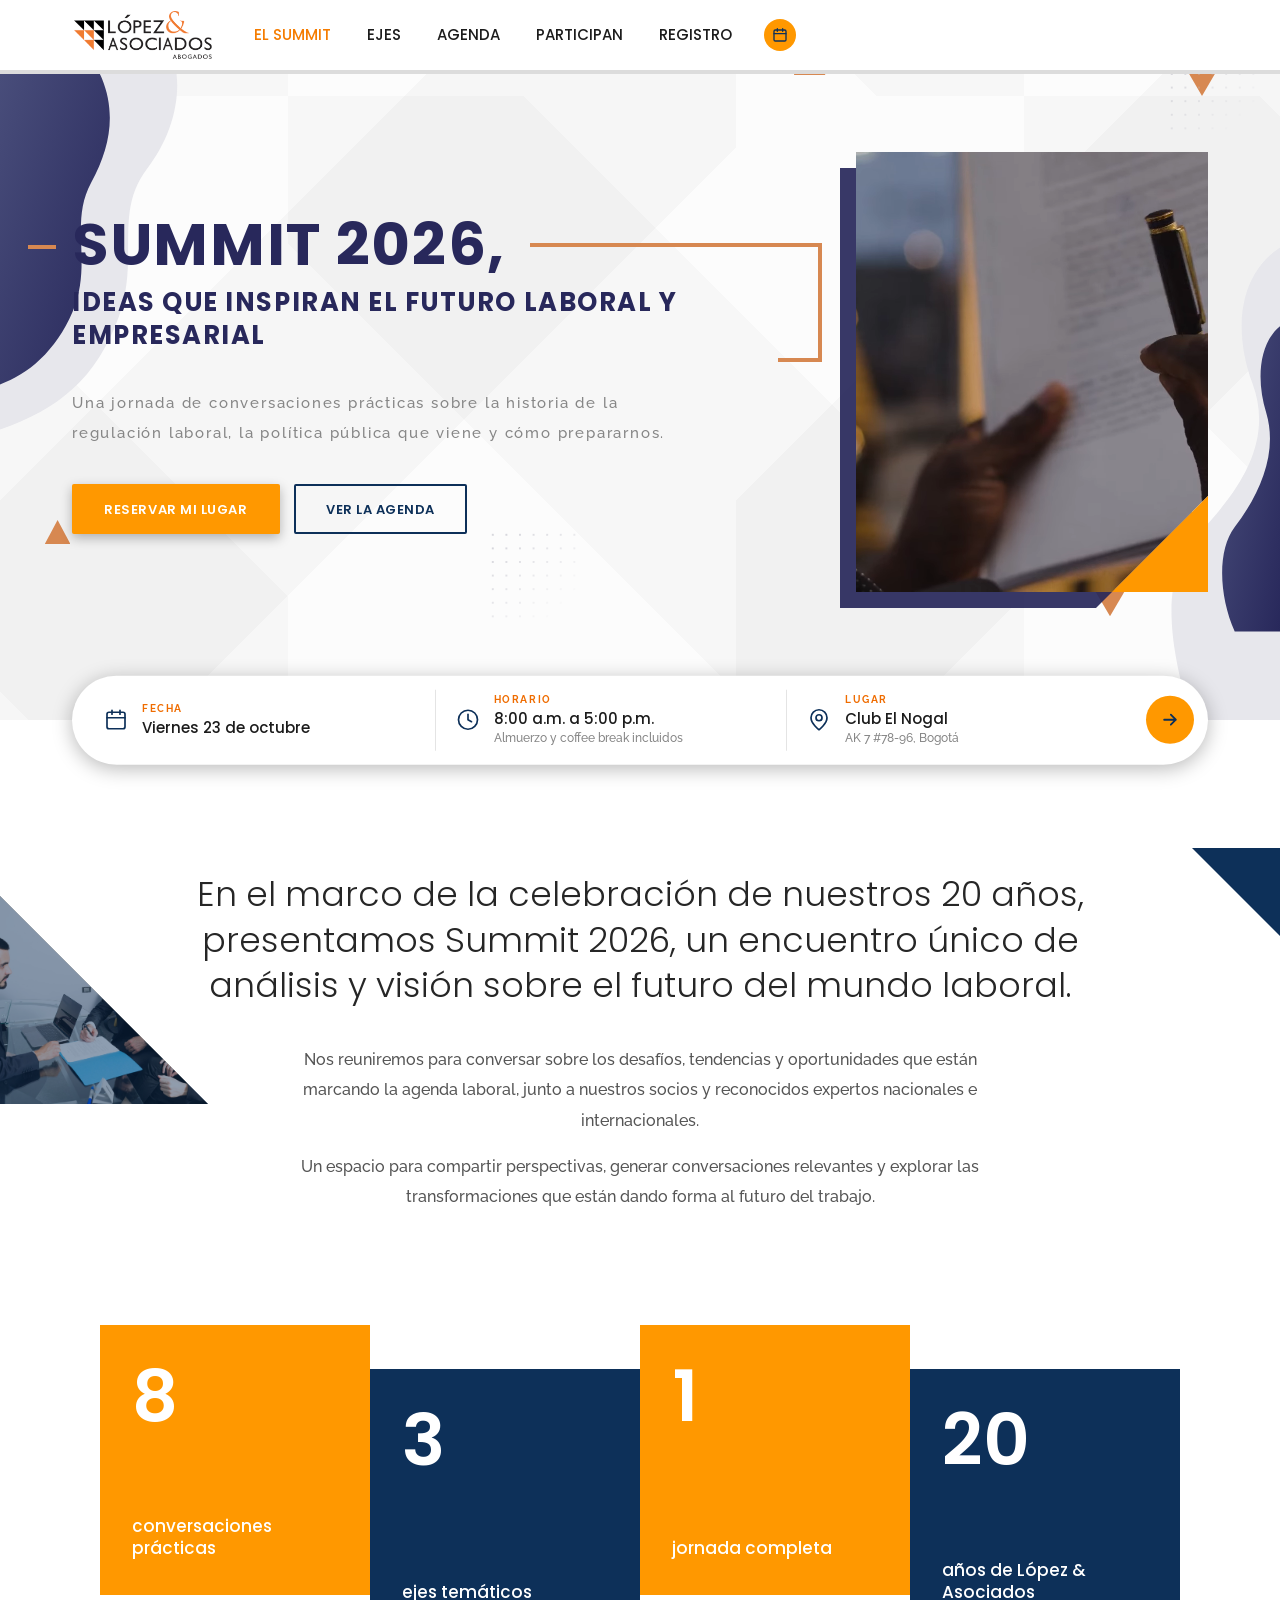
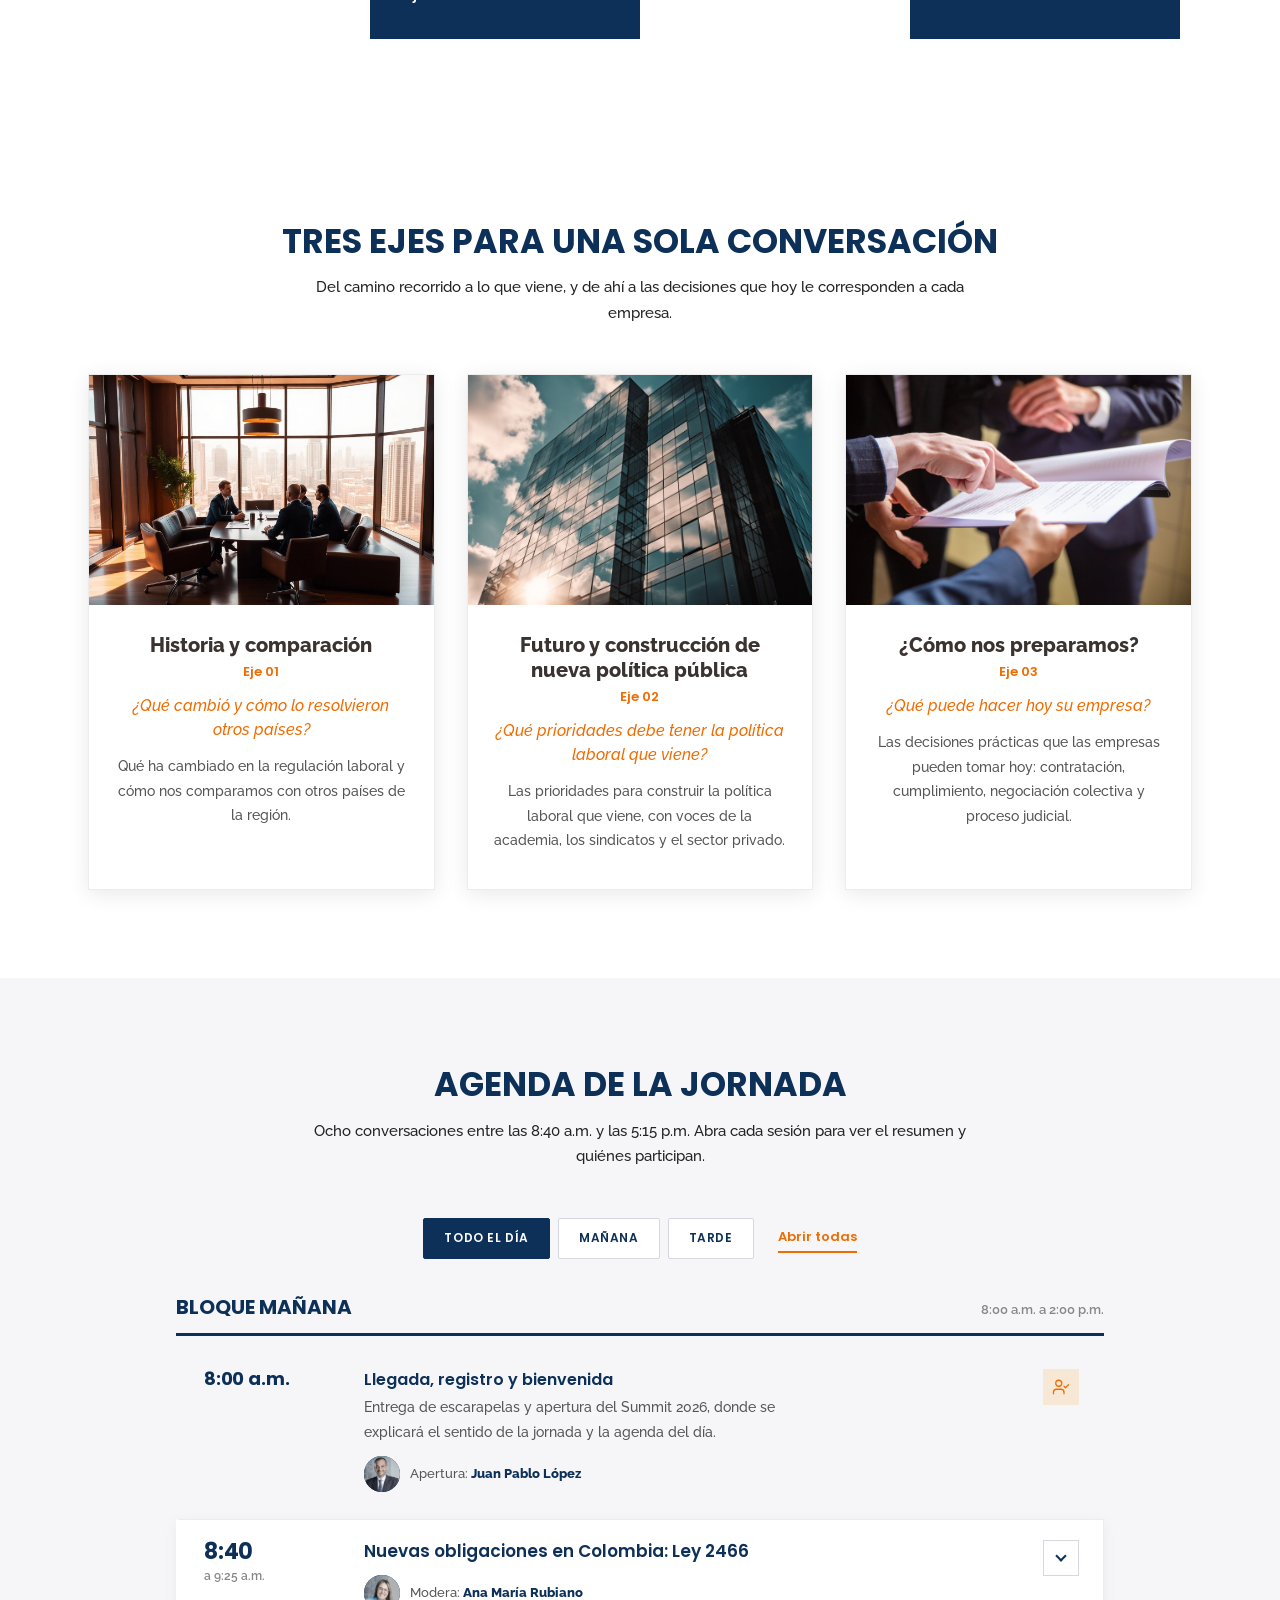
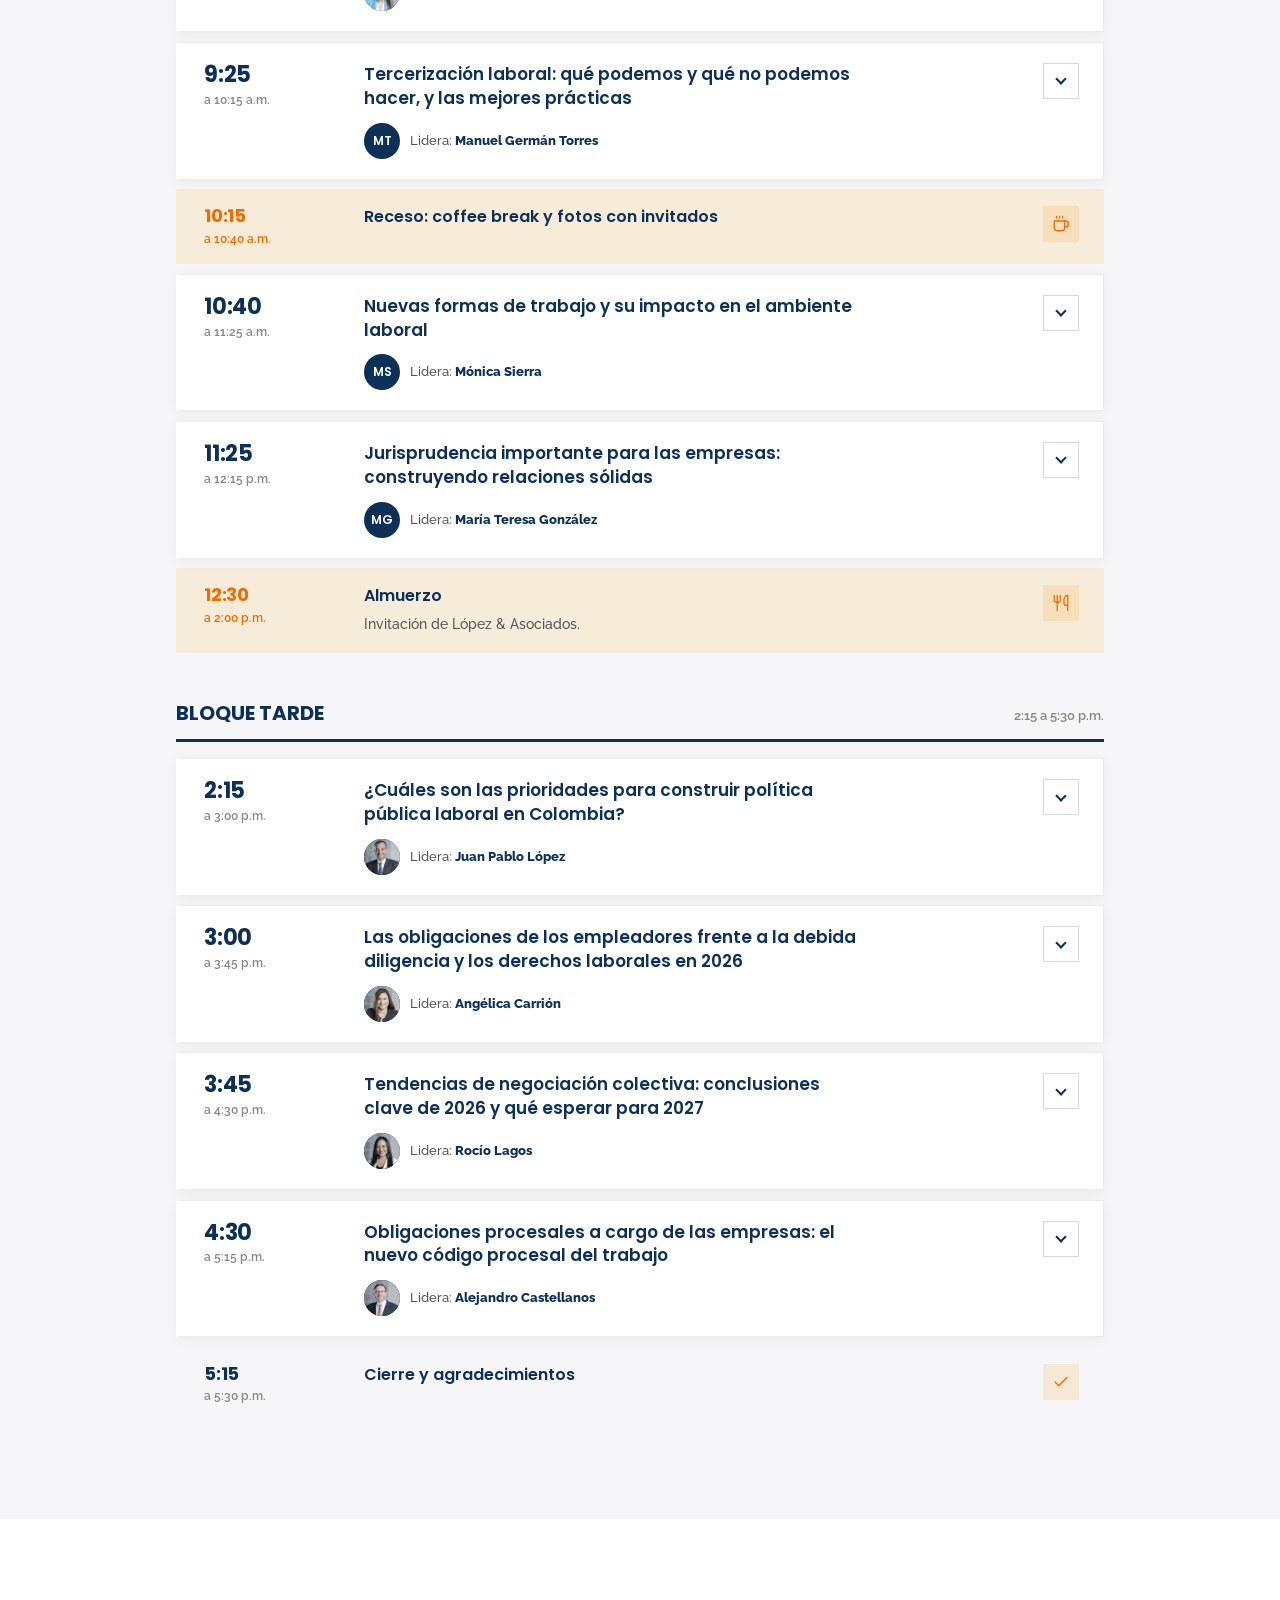
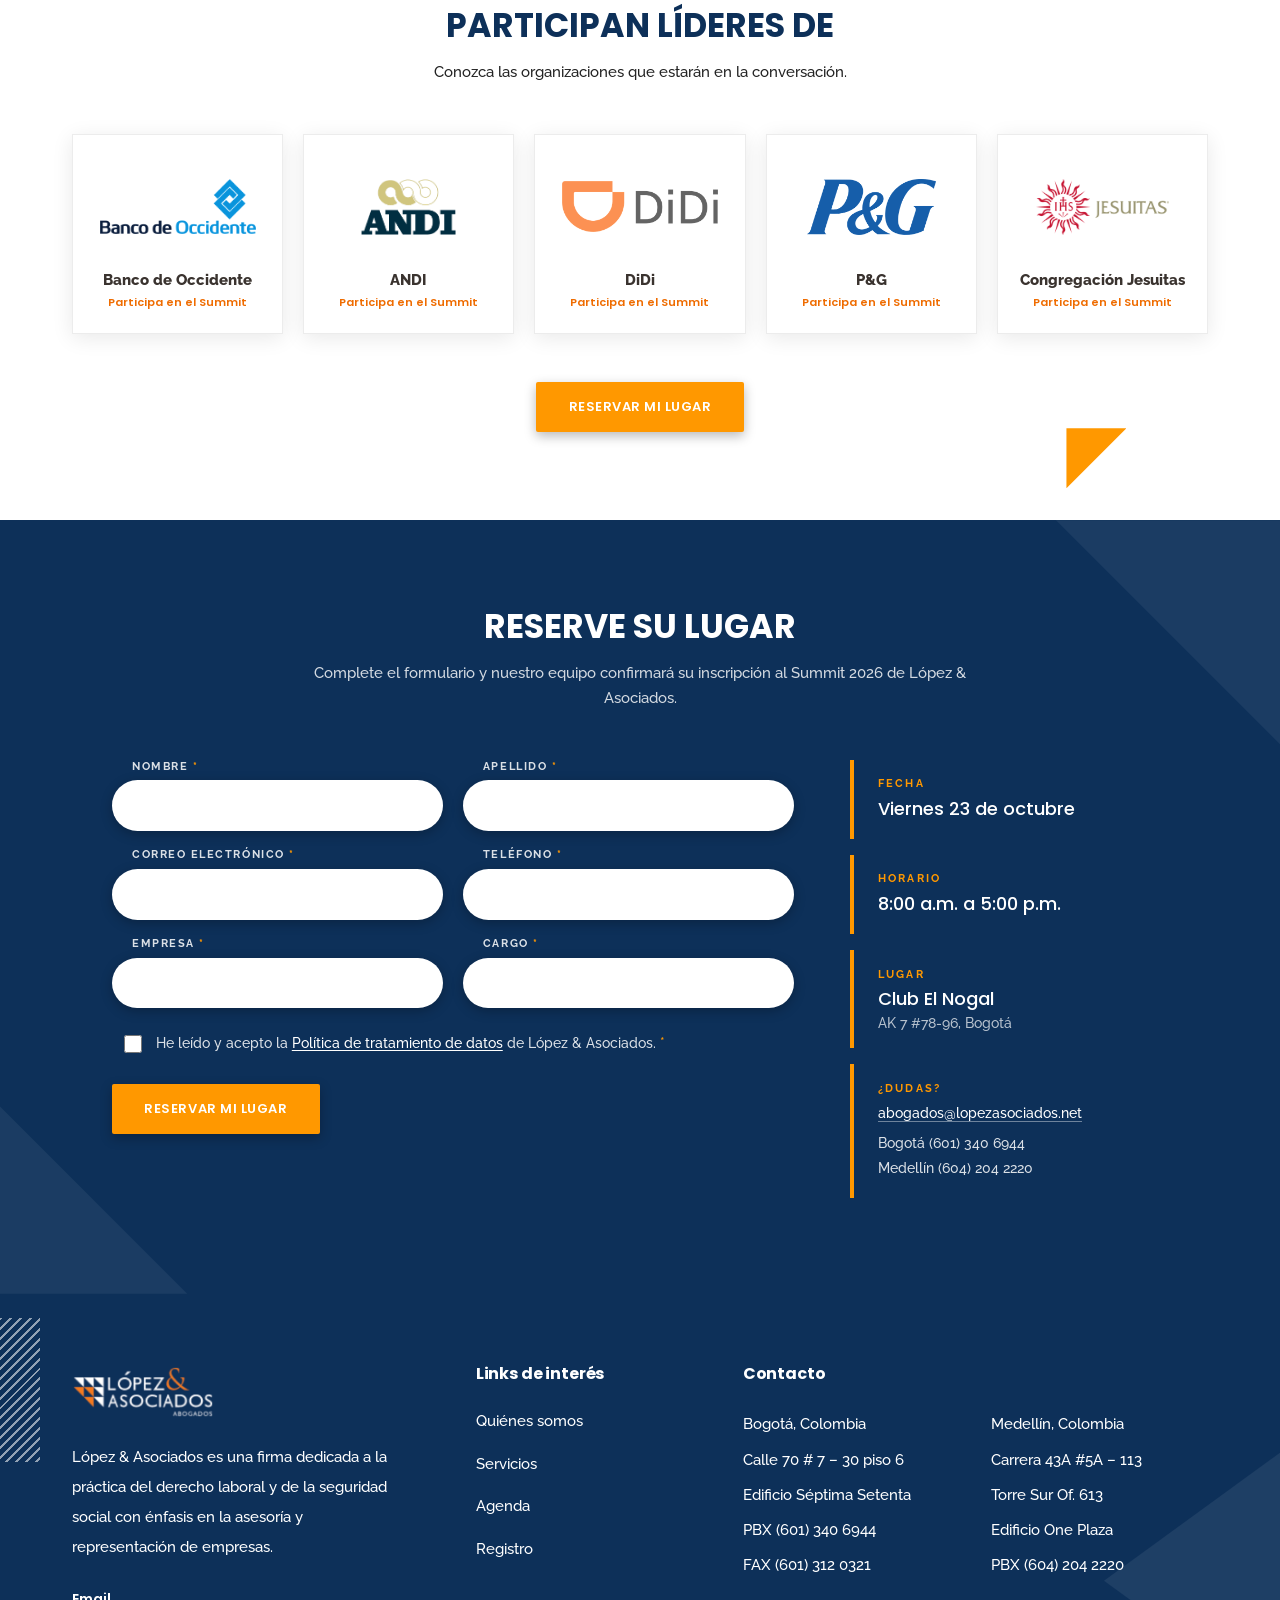
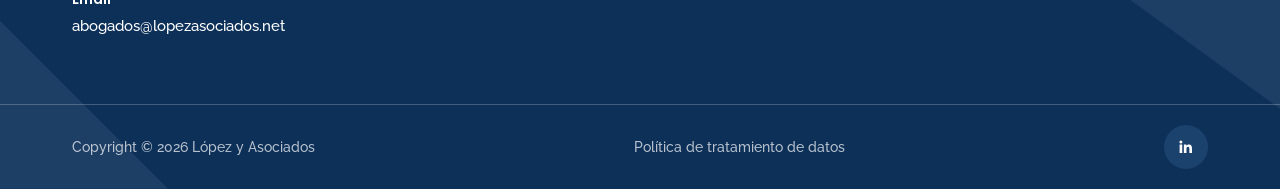
==== commit ce909b25: "v2: look and feel real de lopezasociados.net (logo de cuadros, Poppins + Raleway, azul y naranja, on" ====
--- a/v2/index.html
+++ b/v2/index.html
@@ -9,13 +9,13 @@
 <meta property="og:title" content="Summit 2026 | López &amp; Asociados">
 <meta property="og:description" content="Ideas que inspiran el futuro laboral y empresarial. Viernes 23 de octubre · Club El Nogal, Bogotá. Reserve su lugar.">
 <meta property="og:image" content="https://upwyse.github.io/Lopez-asociados-landing/assets/img/og-summit.jpg">
-<meta name="theme-color" content="#191d4a">
+<meta name="theme-color" content="#0d3059">
 <link rel="icon" href="../assets/img/favicon.png" type="image/png">
 <link rel="apple-touch-icon" href="../assets/img/apple-touch-icon.png">
 <link rel="preconnect" href="https://fonts.googleapis.com">
 <link rel="preconnect" href="https://fonts.gstatic.com" crossorigin>
-<link href="https://fonts.googleapis.com/css2?family=DM+Sans:ital,opsz,wght@0,9..40,400;0,9..40,500;0,9..40,700;1,9..40,400&family=Poppins:ital,wght@0,300;0,400;0,500;0,600;1,300;1,400&display=swap" rel="stylesheet">
-<link rel="stylesheet" href="css/v2.css?v=5399d555">
+<link href="https://fonts.googleapis.com/css2?family=Poppins:ital,wght@0,200;0,300;0,400;0,500;0,600;0,700;0,800;1,300;1,400&family=Raleway:ital,wght@0,400;0,500;0,600;0,700;0,800;1,400;1,500&display=swap" rel="stylesheet">
+<link rel="stylesheet" href="css/v2.css?v=e32667de">
 <script type="application/ld+json">{"@context":"https://schema.org","@type":"Event","name":"Summit 2026","description":"Ideas que inspiran el futuro laboral y empresarial.","startDate":"2026-10-23T08:00:00-05:00","endDate":"2026-10-23T17:00:00-05:00","eventAttendanceMode":"https://schema.org/OfflineEventAttendanceMode","eventStatus":"https://schema.org/EventScheduled","location":{"@type":"Place","name":"Club El Nogal","address":{"@type":"PostalAddress","streetAddress":"AK 7 #78-96","addressLocality":"Bogotá","addressCountry":"CO"}},"organizer":{"@type":"Organization","name":"López & Asociados","url":"https://www.lopezasociados.net"},"image":"https://upwyse.github.io/Lopez-asociados-landing/assets/img/og-summit.jpg"}</script>
 <script>document.documentElement.classList.remove('no-js');</script>
 </head>
@@ -24,16 +24,18 @@
 <header class="site-head" id="head">
   <div class="bar">
     <a href="#top" class="brand" aria-label="López &amp; Asociados, inicio">
-      <img src="../assets/img/logo-lockup.png" alt="López &amp; Asociados" width="160" height="46">
+      <img src="../assets/img/logo-actual.png" alt="López &amp; Asociados Abogados" width="278" height="102">
     </a>
     <nav class="nav" id="nav" aria-label="Principal">
-      <a href="#summit">El Summit</a>
+      <a href="#top" class="on">El Summit</a>
       <a href="#ejes">Ejes</a>
       <a href="#agenda">Agenda</a>
       <a href="#participan">Participan</a>
       <a href="#registro">Registro</a>
     </nav>
-    <a href="#registro" class="btn btn-primary btn-sm nav-cta">Reservar mi lugar</a>
+    <a href="#registro" class="round-btn" aria-label="Reservar mi lugar" title="Reservar mi lugar">
+      <svg viewBox="0 0 24 24" aria-hidden="true"><rect x="3" y="4.5" width="18" height="16.5" rx="2"/><path d="M8 2.5v4M16 2.5v4M3 10h18"/></svg>
+    </a>
     <button class="burger" id="burger" aria-label="Abrir menú" aria-expanded="false" aria-controls="nav"><span></span><span></span><span></span></button>
   </div>
 </header>
@@ -42,69 +44,81 @@
 
   <!-- HERO -->
   <section class="hero">
-    <svg class="shape shape-tr" viewBox="0 8 225 219" aria-hidden="true" focusable="false"><path class="s1" d="M73 13H210Q219 13 219 22V159A146 146 0 0 0 73 13Z"/><path class="s2" d="M3 77H140Q149 77 149 86V223A146 146 0 0 0 3 77Z"/></svg>
-    <svg class="shape shape-bl" viewBox="0 8 225 219" aria-hidden="true" focusable="false"><path class="s1" d="M73 13H210Q219 13 219 22V159A146 146 0 0 0 73 13Z"/><path class="s2" d="M3 77H140Q149 77 149 86V223A146 146 0 0 0 3 77Z"/></svg>
-
-    <div class="wrap hero-grid">
+    <!-- ondas azules de los bordes, como el sitio -->
+    <svg class="wave wave-l" viewBox="0 0 330 620" preserveAspectRatio="none" aria-hidden="true" focusable="false">
+      <defs><linearGradient id="gl" x1="0" y1="0" x2="1" y2="1"><stop offset="0" stop-color="#4a4f7c"/><stop offset="1" stop-color="#28285b"/></linearGradient></defs>
+      <path d="M0 0H150C205 50 200 120 158 172C122 217 150 262 128 322C104 386 62 418 0 438Z" fill="#e7e7ec"/>
+      <path d="M0 40H82C128 88 126 138 98 186C74 228 100 268 78 318C60 358 30 382 0 392Z" fill="url(#gl)"/>
+    </svg>
+    <svg class="wave wave-r" viewBox="0 0 260 520" preserveAspectRatio="none" aria-hidden="true" focusable="false">
+      <path d="M260 40C215 70 214 130 232 178C252 232 226 280 178 330C144 366 140 420 170 520H260Z" fill="#e7e7ec"/>
+      <path d="M260 120C238 138 236 176 246 208C258 248 240 290 214 324C196 348 198 394 214 430H260Z" fill="url(#gl)"/>
+    </svg>
+    <i class="tri t1"></i><i class="tri t2"></i><i class="tri t3"></i><i class="tri t4"></i><i class="tri t5"></i>
+    <i class="dots d1"></i><i class="dots d2"></i><i class="dots d3"></i>
+
+    <div class="wrap hero-inner">
       <div class="hero-copy">
-        <p class="eyebrow"><span class="rule"></span>20 años de López &amp; Asociados</p>
-        <h1><span class="a">Summit</span> <span class="b">2026</span></h1>
-        <p class="hero-sub">Ideas que inspiran el futuro laboral y empresarial</p>
-        <p class="hero-lede">Una jornada de conversaciones prácticas sobre la historia de la regulación laboral, la política pública que viene y cómo prepararnos.</p>
+        <div class="h1box">
+          <h1><span class="l1">Summit 2026,</span><span class="l2">Ideas que inspiran el futuro laboral y empresarial</span></h1>
+        </div>
+        <p class="hero-p">Una jornada de conversaciones prácticas sobre la historia de la regulación laboral, la política pública que viene y cómo prepararnos.</p>
         <div class="cta-row">
-          <a href="#registro" class="btn btn-primary">Reservar mi lugar</a>
-          <a href="#agenda" class="btn btn-ghost">Ver la agenda</a>
-        </div>
-
-        <dl class="ev" aria-label="Datos del evento">
-          <div><dt>Fecha</dt><dd id="ev-date">Viernes 23 de octubre</dd></div>
-          <div><dt>Horario</dt><dd>8:00 a.m. a 5:00 p.m.<small>Almuerzo y coffee break incluidos</small></dd></div>
-          <div><dt>Lugar</dt><dd id="ev-venue">Club El Nogal<small>AK 7 #78-96, Bogotá</small></dd></div>
-        </dl>
-      </div>
-
-      <div class="hero-media">
-        <div class="frame">
-          <video autoplay muted loop playsinline poster="../assets/video/hero-personas-poster.jpg" aria-hidden="true" id="herovideo">
+          <a href="#registro" class="btn btn-orange">Reservar mi lugar</a>
+          <a href="#agenda" class="btn btn-outline">Ver la agenda</a>
+        </div>
+      </div>
+
+      <div class="hero-media" aria-hidden="true">
+        <div class="cut">
+          <video autoplay muted loop playsinline poster="../assets/video/hero-personas-poster.jpg" id="herovideo">
             <source src="../assets/video/hero-personas.webm" type="video/webm">
             <source src="../assets/video/hero-personas.mp4" type="video/mp4">
           </video>
         </div>
-        <div class="badge"><b>20</b><span>Años<br>acompañando</span></div>
-      </div>
-    </div>
-  </section>
-
-  <!-- CIFRAS -->
-  <section class="stats-band" aria-label="El Summit en cifras">
-    <ul class="wrap stats">
-      <li><b>8</b><span>conversaciones prácticas</span></li>
-      <li><b>3</b><span>ejes temáticos</span></li>
-      <li><b>1</b><span>jornada completa</span></li>
-      <li><b>20</b><span>años de López &amp; Asociados</span></li>
-    </ul>
+      </div>
+    </div>
+
+    <!-- barra en píldora (en el sitio es el buscador); aquí, los datos del evento -->
+    <div class="pill-wrap">
+      <div class="wrap">
+        <dl class="pill" aria-label="Datos del evento">
+          <div class="it"><svg viewBox="0 0 24 24" aria-hidden="true"><rect x="3" y="4.5" width="18" height="16.5" rx="2"/><path d="M8 2.5v4M16 2.5v4M3 10h18"/></svg><div><dt>Fecha</dt><dd id="ev-date">Viernes 23 de octubre</dd></div></div>
+          <div class="it"><svg viewBox="0 0 24 24" aria-hidden="true"><circle cx="12" cy="12" r="9.5"/><path d="M12 6.5V12l3.5 2"/></svg><div><dt>Horario</dt><dd>8:00 a.m. a 5:00 p.m.<small>Almuerzo y coffee break incluidos</small></dd></div></div>
+          <div class="it"><svg viewBox="0 0 24 24" aria-hidden="true"><path d="M20 10c0 6-8 12-8 12S4 16 4 10a8 8 0 0 1 16 0Z"/><circle cx="12" cy="10" r="3"/></svg><div><dt>Lugar</dt><dd id="ev-venue">Club El Nogal<small>AK 7 #78-96, Bogotá</small></dd></div></div>
+          <a href="#registro" class="go" aria-label="Reservar mi lugar"><svg viewBox="0 0 24 24" aria-hidden="true"><path d="M5 12h14M13 6l6 6-6 6"/></svg></a>
+        </dl>
+      </div>
+    </div>
   </section>
 
   <!-- EL SUMMIT -->
-  <section class="about" id="summit" aria-label="El Summit">
-    <div class="about-img">
-      <img src="../assets/img/hero-inicio.jpg" alt="" width="1600" height="1067" loading="lazy">
-      <div class="tag20"><b>20</b><p>años acompañando las relaciones laborales del país</p></div>
-    </div>
-    <div class="about-copy">
-      <p class="eyebrow">Sobre el Summit</p>
-      <h2 class="about-lead">En el marco de la celebración de nuestros 20 años, presentamos Summit 2026, un encuentro único de análisis y visión sobre el futuro del mundo laboral.</h2>
-      <p>Nos reuniremos para conversar sobre los desafíos, tendencias y oportunidades que están marcando la agenda laboral, junto a nuestros socios y reconocidos expertos nacionales e internacionales.</p>
-      <p>Un espacio para compartir perspectivas, generar conversaciones relevantes y explorar las transformaciones que están dando forma al futuro del trabajo.</p>
-      <a href="#agenda" class="more">Ver la agenda →</a>
+  <section class="statement" id="summit" aria-label="El Summit">
+    <div class="tri-img" aria-hidden="true"><img src="../assets/img/hero-inicio.jpg" alt="" width="1600" height="1067" loading="lazy"></div>
+    <i class="navy-tri" aria-hidden="true"></i>
+    <div class="wrap">
+      <p class="big">En el marco de la celebración de nuestros 20 años, presentamos Summit 2026, un encuentro único de análisis y visión sobre el futuro del mundo laboral.</p>
+      <p class="rest">Nos reuniremos para conversar sobre los desafíos, tendencias y oportunidades que están marcando la agenda laboral, junto a nuestros socios y reconocidos expertos nacionales e internacionales.</p>
+      <p class="rest">Un espacio para compartir perspectivas, generar conversaciones relevantes y explorar las transformaciones que están dando forma al futuro del trabajo.</p>
+    </div>
+  </section>
+
+  <!-- CIFRAS (cuadros naranja y azul, como Novedades laborales) -->
+  <section class="squares" aria-label="El Summit en cifras">
+    <div class="wrap">
+      <ul class="sq-row">
+        <li class="sq orange"><b>8</b><span>conversaciones prácticas</span></li>
+        <li class="sq navy"><b>3</b><span>ejes temáticos</span></li>
+        <li class="sq orange"><b>1</b><span>jornada completa</span></li>
+        <li class="sq navy"><b>20</b><span>años de López &amp; Asociados</span></li>
+      </ul>
     </div>
   </section>
 
   <!-- EJES -->
-  <section class="ejes" id="ejes">
-    <div class="wrap">
-      <header class="sec-head center">
-        <p class="eyebrow">Tres ejes</p>
+  <section class="sec ejes" id="ejes">
+    <div class="wrap">
+      <header class="sec-head">
         <h2 class="h2">Tres ejes para una sola conversación</h2>
         <p class="sec-sub">Del camino recorrido a lo que viene, y de ahí a las decisiones que hoy le corresponden a cada empresa.</p>
       </header>
@@ -113,8 +127,8 @@
         <article class="card">
           <img src="../assets/img/about-office.jpg" alt="" width="1280" height="864" loading="lazy">
           <div class="card-body">
-            <span class="num">Eje 01</span>
             <h3>Historia y comparación</h3>
+            <span class="yr">Eje 01</span>
             <p class="q">¿Qué cambió y cómo lo resolvieron otros países?</p>
             <p>Qué ha cambiado en la regulación laboral y cómo nos comparamos con otros países de la región.</p>
           </div>
@@ -122,8 +136,8 @@
         <article class="card">
           <img src="../assets/img/eje-futuro.jpg" alt="" width="1920" height="1097" loading="lazy">
           <div class="card-body">
-            <span class="num">Eje 02</span>
             <h3>Futuro y construcción de nueva política pública</h3>
+            <span class="yr">Eje 02</span>
             <p class="q">¿Qué prioridades debe tener la política laboral que viene?</p>
             <p>Las prioridades para construir la política laboral que viene, con voces de la academia, los sindicatos y el sector privado.</p>
           </div>
@@ -131,8 +145,8 @@
         <article class="card">
           <img src="../assets/img/eje-preparacion.jpg" alt="" width="1920" height="1280" loading="lazy">
           <div class="card-body">
-            <span class="num">Eje 03</span>
             <h3>¿Cómo nos preparamos?</h3>
+            <span class="yr">Eje 03</span>
             <p class="q">¿Qué puede hacer hoy su empresa?</p>
             <p>Las decisiones prácticas que las empresas pueden tomar hoy: contratación, cumplimiento, negociación colectiva y proceso judicial.</p>
           </div>
@@ -142,23 +156,20 @@
   </section>
 
   <!-- AGENDA -->
-  <section class="agenda" id="agenda">
+  <section class="sec agenda" id="agenda">
     <div class="wrap narrow">
-      <header class="agenda-head">
-        <div>
-          <p class="eyebrow">Agenda</p>
-          <h2 class="h2">Agenda de la jornada</h2>
-          <p class="sec-sub">Ocho conversaciones entre las 8:40 a.m. y las 5:15 p.m. Abra cada sesión para ver el resumen y quiénes participan.</p>
-        </div>
-        <div class="agenda-tools">
-          <div class="chips" role="group" aria-label="Filtrar agenda">
-            <button type="button" data-filter="all" aria-pressed="true">Todo el día</button>
-            <button type="button" data-filter="am" aria-pressed="false">Mañana</button>
-            <button type="button" data-filter="pm" aria-pressed="false">Tarde</button>
-          </div>
-          <button type="button" class="link-btn" id="toggleall">Abrir todas</button>
-        </div>
+      <header class="sec-head">
+        <h2 class="h2">Agenda de la jornada</h2>
+        <p class="sec-sub">Ocho conversaciones entre las 8:40 a.m. y las 5:15 p.m. Abra cada sesión para ver el resumen y quiénes participan.</p>
       </header>
+      <div class="agenda-tools">
+        <div class="chips" role="group" aria-label="Filtrar agenda">
+          <button type="button" data-filter="all" aria-pressed="true">Todo el día</button>
+          <button type="button" data-filter="am" aria-pressed="false">Mañana</button>
+          <button type="button" data-filter="pm" aria-pressed="false">Tarde</button>
+        </div>
+        <button type="button" class="link-btn" id="toggleall">Abrir todas</button>
+      </div>
 
       <section class="block" data-block="am" aria-labelledby="b-am">
         <div class="block-head"><h3 id="b-am">Bloque mañana</h3><span>8:00 a.m. a 2:00 p.m.</span></div>
@@ -345,49 +356,50 @@
   </section>
 
   <!-- PARTICIPAN -->
-  <section class="voices" id="participan" aria-labelledby="voices-t">
-    <svg class="shape shape-v" viewBox="0 8 225 219" aria-hidden="true" focusable="false"><path class="s1" d="M73 13H210Q219 13 219 22V159A146 146 0 0 0 73 13Z"/><path class="s2" d="M3 77H140Q149 77 149 86V223A146 146 0 0 0 3 77Z"/></svg>
+  <section class="sec voices" id="participan" aria-labelledby="voices-t">
+    <i class="orange-tri" aria-hidden="true"></i>
     <div class="wrap">
       <header class="sec-head">
-        <p class="eyebrow light"><span class="dot"></span>Organizaciones participantes</p>
-        <h2 class="h2 light" id="voices-t">Participan líderes de</h2>
+        <h2 class="h2" id="voices-t">Participan líderes de</h2>
+        <p class="sec-sub">Conozca las organizaciones que estarán en la conversación.</p>
       </header>
       <ul class="logos">
-          <li class="logo-card"><div class="logo-box"><img src="../assets/logos/banco-de-occidente.png" alt="Banco de Occidente" loading="lazy"></div><p>Banco de Occidente</p></li>
-          <li class="logo-card"><div class="logo-box"><img src="../assets/logos/andi.png" alt="ANDI" loading="lazy"></div><p>ANDI</p></li>
-          <li class="logo-card"><div class="logo-box"><img src="../assets/logos/didi.png" alt="DiDi" loading="lazy"></div><p>DiDi</p></li>
-          <li class="logo-card"><div class="logo-box"><img src="../assets/logos/pg.png" alt="P&amp;G" loading="lazy"></div><p>P&amp;G</p></li>
-          <li class="logo-card"><div class="logo-box"><img src="../assets/logos/jesuitas.png" alt="Congregación Jesuitas" loading="lazy"></div><p>Congregación Jesuitas</p></li>
+        <li class="logo-card"><div class="logo-box"><img src="../assets/logos/banco-de-occidente.png" alt="Banco de Occidente" loading="lazy"></div><h3>Banco de Occidente</h3><span>Participa en el Summit</span></li>
+        <li class="logo-card"><div class="logo-box"><img src="../assets/logos/andi.png" alt="ANDI" loading="lazy"></div><h3>ANDI</h3><span>Participa en el Summit</span></li>
+        <li class="logo-card"><div class="logo-box"><img src="../assets/logos/didi.png" alt="DiDi" loading="lazy"></div><h3>DiDi</h3><span>Participa en el Summit</span></li>
+        <li class="logo-card"><div class="logo-box"><img src="../assets/logos/pg.png" alt="P&amp;G" loading="lazy"></div><h3>P&amp;G</h3><span>Participa en el Summit</span></li>
+        <li class="logo-card"><div class="logo-box"><img src="../assets/logos/jesuitas.png" alt="Congregación Jesuitas" loading="lazy"></div><h3>Congregación Jesuitas</h3><span>Participa en el Summit</span></li>
       </ul>
+      <p class="center-cta"><a href="#registro" class="btn btn-orange">Reservar mi lugar</a></p>
     </div>
   </section>
 
   <!-- REGISTRO -->
   <section class="register" id="registro">
-    <div class="wrap">
-      <div class="reg-card">
-        <div class="reg-main">
-          <p class="eyebrow">Registro</p>
-          <h2 class="h2 light">Reserve su lugar</h2>
-          <p class="reg-sub">Complete el formulario y nuestro equipo confirmará su inscripción al Summit 2026 de López &amp; Asociados.</p>
-
-          <form id="form" autocomplete="on">
-            <div class="grid">
-              <div class="field"><label for="f-n">Nombre <i>*</i></label><input id="f-n" name="nombre" type="text" autocomplete="given-name" required></div>
-              <div class="field"><label for="f-a">Apellido <i>*</i></label><input id="f-a" name="apellido" type="text" autocomplete="family-name" required></div>
-              <div class="field"><label for="f-e">Correo electrónico <i>*</i></label><input id="f-e" name="email" type="email" autocomplete="email" required></div>
-              <div class="field"><label for="f-t">Teléfono <i>*</i></label><input id="f-t" name="telefono" type="tel" autocomplete="tel" required></div>
-              <div class="field"><label for="f-c">Empresa <i>*</i></label><input id="f-c" name="empresa" type="text" autocomplete="organization" required></div>
-              <div class="field"><label for="f-r">Cargo <i>*</i></label><input id="f-r" name="cargo" type="text" autocomplete="organization-title" required></div>
-            </div>
-            <div class="consent">
-              <input type="checkbox" id="f-p" name="acepta_datos" required>
-              <label for="f-p">He leído y acepto la <a href="https://www.lopezasociados.net" target="_blank" rel="noopener" id="privacy-link">Política de tratamiento de datos</a> de López &amp; Asociados. <i>*</i></label>
-            </div>
-            <button type="submit" class="btn btn-primary">Reservar mi lugar</button>
-            <div class="notice" id="notice" role="status" aria-live="polite"></div>
-          </form>
-        </div>
+    <i class="rt rt1" aria-hidden="true"></i><i class="rt rt2" aria-hidden="true"></i>
+    <div class="wrap">
+      <header class="sec-head light">
+        <h2 class="h2">Reserve su lugar</h2>
+        <p class="sec-sub">Complete el formulario y nuestro equipo confirmará su inscripción al Summit 2026 de López &amp; Asociados.</p>
+      </header>
+
+      <div class="reg-grid">
+        <form id="form" autocomplete="on">
+          <div class="grid">
+            <div class="field"><label for="f-n">Nombre <i>*</i></label><input id="f-n" name="nombre" type="text" autocomplete="given-name" required></div>
+            <div class="field"><label for="f-a">Apellido <i>*</i></label><input id="f-a" name="apellido" type="text" autocomplete="family-name" required></div>
+            <div class="field"><label for="f-e">Correo electrónico <i>*</i></label><input id="f-e" name="email" type="email" autocomplete="email" required></div>
+            <div class="field"><label for="f-t">Teléfono <i>*</i></label><input id="f-t" name="telefono" type="tel" autocomplete="tel" required></div>
+            <div class="field"><label for="f-c">Empresa <i>*</i></label><input id="f-c" name="empresa" type="text" autocomplete="organization" required></div>
+            <div class="field"><label for="f-r">Cargo <i>*</i></label><input id="f-r" name="cargo" type="text" autocomplete="organization-title" required></div>
+          </div>
+          <div class="consent">
+            <input type="checkbox" id="f-p" name="acepta_datos" required>
+            <label for="f-p">He leído y acepto la <a href="https://www.lopezasociados.net" target="_blank" rel="noopener" id="privacy-link">Política de tratamiento de datos</a> de López &amp; Asociados. <i>*</i></label>
+          </div>
+          <button type="submit" class="btn btn-orange">Reservar mi lugar</button>
+          <div class="notice" id="notice" role="status" aria-live="polite"></div>
+        </form>
 
         <aside class="reg-side" aria-label="Datos del evento">
           <div class="blk"><p class="lbl">Fecha</p><p class="val" id="ev-date-2">Viernes 23 de octubre</p></div>
@@ -406,33 +418,33 @@
 </main>
 
 <footer class="site-foot">
+  <i class="ft ft1" aria-hidden="true"></i><i class="ft ft2" aria-hidden="true"></i><i class="ft ft3" aria-hidden="true"></i>
   <div class="wrap foot-grid">
     <div class="foot-brand">
-      <img src="../assets/img/logo-lockup-white.png" alt="López &amp; Asociados" width="140" height="40" loading="lazy">
-      <p>López &amp; Asociados es una firma dedicada a la práctica del derecho laboral y de la seguridad social, con énfasis en la asesoría y representación de empresas.</p>
+      <img src="../assets/img/logo-actual-blanco.png" alt="López &amp; Asociados Abogados" width="308" height="113" loading="lazy">
+      <p>López &amp; Asociados es una firma dedicada a la práctica del derecho laboral y de la seguridad social con énfasis en la asesoría y representación de empresas.</p>
       <p class="mail"><b>Email</b><br><a href="mailto:abogados@lopezasociados.net">abogados@lopezasociados.net</a></p>
     </div>
     <div>
       <h4>Links de interés</h4>
       <ul>
-        <li><a href="https://www.lopezasociados.net" target="_blank" rel="noopener">Sitio de la firma</a></li>
-        <li><a href="#ejes">Ejes</a></li>
+        <li><a href="https://www.lopezasociados.net" target="_blank" rel="noopener">Quiénes somos</a></li>
+        <li><a href="https://www.lopezasociados.net" target="_blank" rel="noopener">Servicios</a></li>
         <li><a href="#agenda">Agenda</a></li>
         <li><a href="#registro">Registro</a></li>
       </ul>
     </div>
-    <div>
-      <h4>Bogotá</h4>
-      <address>Bogotá, Colombia<br>Calle 70 # 7 – 30 piso 6<br>Edificio Séptima Setenta<br>PBX (601) 340 6944<br>FAX (601) 312 0321</address>
-    </div>
-    <div>
-      <h4>Medellín</h4>
-      <address>Medellín, Colombia<br>Carrera 43A #5A – 113<br>Torre Sur Of. 613<br>Edificio One Plaza<br>PBX (604) 204 2220</address>
+    <div class="foot-contact">
+      <h4>Contacto</h4>
+      <div class="two">
+        <address>Bogotá, Colombia<br>Calle 70 # 7 – 30 piso 6<br>Edificio Séptima Setenta<br>PBX (601) 340 6944<br>FAX (601) 312 0321</address>
+        <address>Medellín, Colombia<br>Carrera 43A #5A – 113<br>Torre Sur Of. 613<br>Edificio One Plaza<br>PBX (604) 204 2220</address>
+      </div>
     </div>
   </div>
   <div class="foot-base">
     <div class="wrap">
-      <span>Copyright © 2026 López &amp; Asociados</span>
+      <span>Copyright © 2026 López y Asociados</span>
       <a href="https://www.lopezasociados.net" target="_blank" rel="noopener">Política de tratamiento de datos</a>
       <a class="in" href="https://www.linkedin.com/" target="_blank" rel="noopener" aria-label="LinkedIn"><svg viewBox="0 0 24 24" aria-hidden="true"><path d="M20.45 20.45h-3.56v-5.57c0-1.33-.03-3.04-1.85-3.04-1.85 0-2.14 1.45-2.14 2.94v5.67H9.35V9h3.41v1.56h.05c.48-.9 1.64-1.85 3.37-1.85 3.6 0 4.27 2.37 4.27 5.46v6.28zM5.34 7.43a2.06 2.06 0 1 1 0-4.12 2.06 2.06 0 0 1 0 4.12zM7.12 20.45H3.56V9h3.56v11.45z"/></svg></a>
     </div>
@@ -441,5 +453,6 @@
 
 <script src="../js/config.js?v=1"></script>
 <script src="../js/summit.js?v=f31e7e5a"></script>
+<script src="js/v2.js?v=bdac0ae1"></script>
 </body>
 </html>
--- a/v2/css/v2.css
+++ b/v2/css/v2.css
@@ -1,48 +1,41 @@
 /* =========================================================
-   SUMMIT 2026 · versión con el estilo de lopezasociados.net
-   Poppins (títulos: seminegrita + light + cursiva light) y DM Sans (texto),
-   azul #191d4a, naranja #ef6122, botones rectos, tarjetas blancas con
-   filete naranja, formas curvas del isótipo de fondo.
+   SUMMIT 2026 · versión con el estilo REAL de lopezasociados.net
+   Poppins (menú, títulos, tarjetas) + Raleway (texto), azul #0d3059,
+   naranja #ff9800 / #ef6c00, triángulos y ondas decorativas, logo de cuadros,
+   buscador en píldora, cuadros naranja y azul, pie azul con triángulos.
    ========================================================= */
 
 :root{
-  --navy:#191d4a;
-  --navy-2:#21285e;
-  --navy-deep:#12163a;
-  --orange:#ef6122;
-  --orange-d:#d4511a;
-  --orange-soft:rgba(239,97,34,.09);
-  --gray-bg:#f1f1f1;
-  --paper:#fafafb;
-  --line:#e4e5ec;
-  --ink:#191d4a;
-  --text:#555a72;
-  --muted:#8a8fa8;
-  --lav:#8f95bf;
+  --navy:#0d3059;
+  --navy-h:#28285b;      /* título del hero */
+  --wave:#4a4f7c;
+  --orange:#ff9800;
+  --orange-d:#ef6c00;
+  --orange-m:#d78851;    /* líneas y triángulos decorativos */
+  --ink:#1c1c1c;
+  --text:#555555;
+  --gray:#868686;
+  --line:#ececec;
 
   --head:'Poppins', 'Helvetica Neue', Arial, sans-serif;
-  --body:'DM Sans', 'Helvetica Neue', Arial, sans-serif;
-
+  --body:'Raleway', 'Helvetica Neue', Arial, sans-serif;
   --ease:cubic-bezier(.22,.61,.36,1);
 }
 
 *,*::before,*::after{box-sizing:border-box;}
-html{
-  scroll-behavior:smooth; font-size:16px; scroll-padding-top:4.75rem;
-}
+html{scroll-behavior:smooth; font-size:16px; scroll-padding-top:5.5rem;}
 /* Pantallas grandes (2K, 4K, 5K): todo escala desde 1920 px (limitado por la altura; nunca baja de 16 px) */
 @media (min-width:1920px){ html{font-size:max(16px, calc(min(100vw, 177.78vh) / 120));} }
 
 body{
-  margin:0; background:#fff; color:var(--text);
-  font-family:var(--body); font-size:.9375rem; line-height:1.7;
-  -webkit-font-smoothing:antialiased; overflow-x:hidden;
+  margin:0; background:#fff; color:var(--text); overflow-x:hidden;
+  font-family:var(--body); font-weight:500; font-size:1rem; line-height:1.75; -webkit-font-smoothing:antialiased;
 }
 img{max-width:100%; display:block;}
 a{color:inherit; text-decoration:none;}
 ul,ol{margin:0; padding:0; list-style:none;}
 p,dl,dd,dt,figure{margin:0;}
-h1,h2,h3,h4{font-family:var(--head); color:var(--ink); margin:0; font-weight:600; line-height:1.2;}
+h1,h2,h3,h4{font-family:var(--head); margin:0; color:var(--navy); font-weight:600; line-height:1.2;}
 button{font:inherit; color:inherit;}
 :focus-visible{outline:2px solid var(--orange); outline-offset:3px;}
 .sr-only{position:absolute; width:1px; height:1px; overflow:hidden; clip:rect(0 0 0 0); white-space:nowrap;}
@@ -52,51 +45,35 @@
 }
 
 .wrap{width:100%; max-width:75rem; margin:0 auto; padding:0 2rem;}
-.wrap.narrow{max-width:66rem;}
+.wrap.narrow{max-width:62rem;}
 @media (max-width:640px){ .wrap{padding:0 1.25rem;} }
 
-/* ---------- Tipografía de títulos y etiquetas ---------- */
-.eyebrow{
-  display:flex; align-items:center; gap:.75rem; margin-bottom:1rem;
-  font:700 .6875rem/1.2 var(--body); letter-spacing:.24em; text-transform:uppercase; color:var(--orange);
-}
-.eyebrow .rule{width:2rem; height:1px; background:var(--orange);}
-.eyebrow .dot{width:.4rem; height:.4rem; background:var(--orange); border-radius:50%;}
-.eyebrow.light{color:rgba(255,255,255,.6);}
-.center .eyebrow{justify-content:center;}
-.h2{font-size:clamp(1.5rem,2.4vw,2.125rem); letter-spacing:-.015em; line-height:1.22;}
-.h2.light{color:#fff;}
-.sec-sub{margin-top:.875rem; font-size:.9375rem; max-width:44rem;}
-.sec-head.center{text-align:center;}
-.sec-head.center .sec-sub{margin-left:auto; margin-right:auto;}
-
-/* ---------- Botones rectos ---------- */
+/* ---------- Botones rectos (naranja con sombra, como "Ver más") ---------- */
 .btn{
   display:inline-flex; align-items:center; justify-content:center; cursor:pointer;
-  font:700 .6875rem/1.2 var(--body); letter-spacing:.14em; text-transform:uppercase;
-  padding:1.05rem 1.9rem; border:1px solid transparent; border-radius:.125rem;
+  font:600 .8125rem/1.2 var(--head); letter-spacing:.04em; text-transform:uppercase;
+  padding:.95rem 1.9rem; border:2px solid transparent; border-radius:.125rem;
   transition:background-color .25s var(--ease), color .25s var(--ease), border-color .25s var(--ease), transform .25s var(--ease);
 }
 .btn:hover{transform:translateY(-2px);}
-.btn-primary{background:var(--orange); color:#fff; box-shadow:0 .75rem 1.5rem -.85rem rgba(239,97,34,.9);}
-.btn-primary:hover{background:var(--orange-d);}
-.btn-ghost{border-color:rgba(255,255,255,.35); color:#fff; background:transparent;}
-.btn-ghost:hover{background:#fff; color:var(--navy); border-color:#fff;}
-.btn-sm{padding:.8rem 1.25rem;}
-
-/* ---------- Cabecera (barra blanca, como el sitio) ---------- */
-.site-head{
-  position:fixed; top:0; left:0; right:0; z-index:200; background:#fff;
-  border-bottom:1px solid transparent; transition:box-shadow .3s var(--ease), border-color .3s var(--ease);
-}
-.site-head.solid,.site-head.navy{border-bottom-color:var(--line); box-shadow:0 .5rem 1.5rem -1.25rem rgba(25,29,74,.45);}
-.bar{max-width:75rem; margin:0 auto; padding:.75rem 2rem; display:flex; align-items:center; gap:2rem;}
-.brand img{height:2.75rem; width:auto;}
-.nav{display:flex; align-items:center; gap:2rem; margin-left:auto;}
-.nav a{position:relative; font:500 .8125rem/1 var(--body); color:var(--ink); padding:.4rem 0; transition:color .2s;}
-.nav a::after{content:""; position:absolute; left:0; bottom:-.1rem; width:0; height:2px; background:var(--orange); transition:width .3s var(--ease);}
-.nav a:hover{color:var(--orange);}
-.nav a:hover::after{width:100%;}
+.btn-orange{background:var(--orange); color:#fff; box-shadow:0 .25rem .75rem rgba(0,0,0,.28);}
+.btn-orange:hover{background:var(--orange-d);}
+.btn-outline{border-color:var(--navy); color:var(--navy); background:transparent;}
+.btn-outline:hover{background:var(--navy); color:#fff;}
+
+/* ---------- Cabecera blanca con logo de cuadros ---------- */
+.site-head{position:fixed; top:0; left:0; right:0; z-index:200; background:#fff; border-bottom:.25rem solid #dcdcdc;}
+.bar{max-width:75rem; margin:0 auto; padding:.55rem 2rem; display:flex; align-items:center; gap:2.5rem;}
+.brand img{height:3.25rem; width:auto;}
+.nav{display:flex; align-items:center; gap:2.25rem;}
+.nav a{font:500 .9375rem/1 var(--head); text-transform:uppercase; color:var(--ink); padding:.5rem 0; transition:color .2s;}
+.nav a:hover,.nav a.on{color:#f57c00;}
+.round-btn{
+  width:2rem; height:2rem; border-radius:50%; background:var(--orange); display:flex; align-items:center; justify-content:center;
+  margin-left:-.5rem; transition:transform .25s var(--ease), background-color .25s;
+}
+.round-btn:hover{background:var(--orange-d); transform:scale(1.08);}
+.round-btn svg{width:1rem; height:1rem; fill:none; stroke:var(--navy); stroke-width:2; stroke-linecap:round; stroke-linejoin:round;}
 .burger{display:none; background:none; border:0; padding:.5rem; cursor:pointer; margin-left:auto;}
 .burger span{display:block; width:1.5rem; height:2px; background:var(--navy); margin:.3rem 0; transition:.25s;}
 .site-head.menu-open .burger span:nth-child(1){transform:translateY(.55rem) rotate(45deg);}
@@ -104,156 +81,180 @@
 .site-head.menu-open .burger span:nth-child(3){transform:translateY(-.55rem) rotate(-45deg);}
 
 @media (max-width:1000px){
-  .bar{padding:.7rem 1.25rem;}
-  .nav-cta{display:none;}
+  .bar{padding:.55rem 1.25rem; gap:1rem;}
+  .round-btn{display:none;}
   .burger{display:block;}
   .nav{
-    position:fixed; top:4.25rem; left:0; right:0; margin:0; flex-direction:column; align-items:flex-start; gap:0;
-    background:#fff; padding:.75rem 1.25rem 1.5rem; border-top:1px solid var(--line);
-    box-shadow:0 1.5rem 2rem -1.5rem rgba(25,29,74,.5);
+    position:fixed; top:4.6rem; left:0; right:0; flex-direction:column; align-items:flex-start; gap:0;
+    background:#fff; padding:.5rem 1.25rem 1.5rem; border-bottom:.25rem solid #dcdcdc;
+    box-shadow:0 1.5rem 2rem -1.5rem rgba(0,0,0,.35);
     transform:translateY(-130%); visibility:hidden; transition:transform .35s var(--ease), visibility 0s .35s;
   }
   .nav.open{transform:none; visibility:visible; transition:transform .35s var(--ease);}
-  .nav a{width:100%; padding:1rem 0; font-size:1rem; border-bottom:1px solid var(--line);}
-  .nav a::after{display:none;}
+  .nav a{width:100%; padding:1rem 0; border-bottom:1px solid var(--line);}
 }
 
 /* =========================================================
-   HERO (azul plano con formas curvas del isótipo)
+   HERO claro con ondas azules, triángulos y puntos
    ========================================================= */
-.hero{position:relative; overflow:hidden; isolation:isolate; background:var(--navy); color:#fff; padding:9rem 0 6rem;}
-.shape{position:absolute; z-index:-1; pointer-events:none; height:auto;}
-.shape .s1{fill:#2a3488; opacity:.2;}
-.shape .s2{fill:#2a3488; opacity:.34;}
-.shape-tr{top:-5rem; right:-6rem; width:38rem;}
-.shape-bl{bottom:-10rem; left:-9rem; width:26rem;}
-.shape-v .s1,.shape-v .s2{fill:#2a3488;}
-.shape-v{top:-3rem; right:-5rem; width:30rem;}
-
-.hero-grid{display:grid; grid-template-columns:minmax(0,1.08fr) minmax(0,.92fr); gap:4rem; align-items:center;}
-.hero h1{
-  font-size:clamp(2.75rem,6vw,5.5rem); line-height:1.02; letter-spacing:-.025em; color:#fff;
-}
-.hero h1 .a{font-weight:600;}
-.hero h1 .b{font-weight:300; color:var(--lav);}
-.hero-sub{
-  margin-top:1.25rem; font:italic 300 clamp(1.125rem,1.75vw,1.625rem)/1.35 var(--head); color:#c9cdea;
-}
-.hero-lede{margin-top:1.25rem; max-width:34rem; font-size:.9375rem; line-height:1.75; color:rgba(255,255,255,.76);}
-.cta-row{display:flex; flex-wrap:wrap; gap:.875rem; margin-top:2rem;}
-
-.ev{
-  display:grid; grid-template-columns:repeat(3,auto); justify-content:start; gap:1.5rem 2.5rem;
-  margin-top:2.75rem; padding-top:1.5rem; border-top:1px solid rgba(255,255,255,.14);
-}
-.ev dt{font:700 .5625rem/1.2 var(--body); letter-spacing:.22em; text-transform:uppercase; color:rgba(255,255,255,.45);}
-.ev dd{margin-top:.5rem; font:500 .875rem/1.4 var(--body); color:#fff;}
-.ev dd small{display:block; margin-top:.15rem; font-size:.6875rem; font-weight:400; color:rgba(255,255,255,.55);}
-
-.hero-media{position:relative; justify-self:end; width:min(100%,25rem);}
-.hero-media::before{
-  content:""; position:absolute; top:-1.25rem; right:-1.25rem; width:72%; height:72%;
-  border:1px solid rgba(255,255,255,.16); z-index:-1;
-}
-.frame{position:relative; aspect-ratio:4/5; overflow:hidden; background:var(--navy-deep); box-shadow:0 2rem 3.5rem -1.75rem rgba(0,0,0,.7);}
-.frame video{width:100%; height:100%; object-fit:cover;}
-.frame::after{content:""; position:absolute; left:0; right:0; bottom:0; height:.25rem; background:var(--orange);}
-.badge{
-  position:absolute; right:-1.25rem; bottom:-1.25rem; background:#fff; padding:1rem 1.25rem 1rem 1.25rem;
-  display:flex; align-items:center; gap:.75rem; box-shadow:0 1rem 2rem -1rem rgba(0,0,0,.6);
-}
-.badge b{font:600 2.25rem/1 var(--head); color:var(--navy);}
-.badge span{font:700 .5625rem/1.35 var(--body); letter-spacing:.16em; text-transform:uppercase; color:var(--orange);}
-
+.hero{position:relative; isolation:isolate; background:#fcfcfc; padding:9.5rem 0 8rem; overflow-x:clip;}
+.hero::before{ /* chevrones grises muy suaves */
+  content:""; position:absolute; inset:0; z-index:-3; pointer-events:none;
+  background:
+    linear-gradient(135deg, transparent 0 34%, rgba(0,0,0,.022) 34% 60%, transparent 60%) 0 0/46rem 46rem,
+    linear-gradient(45deg, transparent 0 40%, rgba(0,0,0,.018) 40% 66%, transparent 66%) 18rem 6rem/46rem 46rem;
+}
+.wave{position:absolute; z-index:-2; pointer-events:none; height:auto;}
+.wave-l{top:0; left:0; width:min(21rem,24vw); height:38rem;}
+.wave-r{bottom:0; right:0; width:min(16rem,20vw); height:32rem;}
+
+.tri{position:absolute; z-index:-1; width:1.75rem; height:1.5rem; background:var(--orange-m); clip-path:polygon(50% 0,100% 100%,0 100%); pointer-events:none;}
+.tri.down{transform:rotate(180deg);}
+.t1{top:2rem; left:26%; width:1.4rem; height:1.2rem; transform:rotate(180deg);}
+.t2{top:3rem; left:62%; width:2rem; height:1.7rem;}
+.t3{top:4.5rem; right:5%; transform:rotate(180deg);}
+.t4{bottom:11rem; left:3.5%; width:1.6rem;}
+.t5{bottom:6.5rem; right:12%; transform:rotate(180deg); width:2rem; height:1.7rem;}
+.dots{
+  position:absolute; z-index:-1; width:6rem; height:6rem; pointer-events:none; opacity:.55;
+  background:radial-gradient(#b9b9c4 1.1px, transparent 1.5px) 0 0/.85rem .85rem;
+  -webkit-mask-image:linear-gradient(135deg,#000 15%,transparent 85%); mask-image:linear-gradient(135deg,#000 15%,transparent 85%);
+}
+.d1{top:2.5rem; right:1.5%;} .d2{top:13rem; right:10%;} .d3{bottom:6rem; left:38%;}
+
+.hero-inner{display:grid; grid-template-columns:minmax(0,1.3fr) minmax(0,.7fr); gap:3.5rem; align-items:center;}
+.h1box{position:relative; max-width:48rem; --s1:clamp(2rem,4.6vw,4rem);}
+.hero h1{font-weight:700; text-transform:uppercase; color:var(--navy-h); letter-spacing:.07em; line-height:1.2;}
+.hero h1 .l1{position:relative; display:flex; align-items:center; gap:1.5rem; font-size:var(--s1);}
+.hero h1 .l1::after{content:""; flex:1; border-top:.25rem solid var(--orange-m); margin-right:-3rem;}
+.hero h1 .l1::before{content:""; position:absolute; right:100%; margin-right:1rem; width:1.75rem; top:50%; border-top:.25rem solid var(--orange-m);}
+.hero h1 .l2{display:block; margin-top:.35rem; font-size:clamp(1.05rem,2vw,1.6875rem); letter-spacing:.06em; line-height:1.3;}
+.h1box::after{ /* cierre del corchete naranja, a la derecha */
+  content:""; position:absolute; right:-3rem; width:2.75rem; top:calc(var(--s1) * .6 - .125rem); bottom:-.6rem;
+  border-right:.25rem solid var(--orange-m); border-bottom:.25rem solid var(--orange-m);
+}
+.hero-p{
+  margin-top:2.25rem; max-width:40rem; font:500 .9375rem/2 var(--body); letter-spacing:.12em; color:var(--gray);
+}
+.cta-row{display:flex; flex-wrap:wrap; gap:.875rem; margin-top:2.25rem;}
+
+.hero-media{position:relative; justify-self:end; width:min(100%,22rem); aspect-ratio:4/5;}
+.hero-media::before{content:""; position:absolute; inset:0; transform:translate(-1rem,1rem); background:var(--navy-h); opacity:.92; clip-path:polygon(0 0,100% 0,100% calc(100% - 6rem),calc(100% - 6rem) 100%,0 100%);}
+.hero-media::after{content:""; position:absolute; right:0; bottom:0; width:6rem; height:6rem; background:var(--orange); clip-path:polygon(100% 0,100% 100%,0 100%);}
+.cut{position:absolute; inset:0; background:var(--navy); clip-path:polygon(0 0,100% 0,100% calc(100% - 6rem),calc(100% - 6rem) 100%,0 100%); overflow:hidden;}
+.cut video{width:100%; height:100%; object-fit:cover;}
+
+/* Píldora con los datos del evento (en el sitio es el buscador) */
+.pill-wrap{position:absolute; left:0; right:0; bottom:0; transform:translateY(50%); z-index:5;}
+.pill{
+  display:flex; align-items:center; margin:0 auto; max-width:72rem;
+  background:#fff; border-radius:999px; padding:.9rem .9rem .9rem 1.5rem; box-shadow:0 .25rem 1.25rem rgba(0,0,0,.28);
+}
+.pill .it{flex:1 1 0; display:flex; align-items:center; gap:.875rem; padding:.25rem 1.25rem; border-left:1px solid #e4e4e4; min-width:0;}
+.pill .it:first-child{border-left:0; padding-left:.5rem;}
+.pill .it svg{width:1.5rem; height:1.5rem; flex-shrink:0; fill:none; stroke:var(--navy); stroke-width:1.7; stroke-linecap:round; stroke-linejoin:round;}
+.pill dt{font:700 .625rem/1.2 var(--body); letter-spacing:.16em; text-transform:uppercase; color:var(--orange-d);}
+.pill dd{margin-top:.2rem; font:500 .9375rem/1.3 var(--head); color:var(--ink);}
+.pill dd small{display:block; margin-top:.15rem; font:500 .75rem/1.3 var(--body); color:var(--gray);}
+.pill .go{
+  width:3rem; height:3rem; border-radius:50%; background:var(--orange); flex-shrink:0; margin-left:.5rem;
+  display:flex; align-items:center; justify-content:center; transition:background-color .25s, transform .25s var(--ease);
+}
+.pill .go:hover{background:var(--orange-d); transform:scale(1.06);}
+.pill .go svg{width:1.25rem; height:1.25rem; fill:none; stroke:var(--navy); stroke-width:2.2; stroke-linecap:round; stroke-linejoin:round;}
+
+@media (max-width:1000px){
+  .hero{padding:8rem 0 3.5rem;}
+  .pill-wrap{position:relative; transform:none; margin-top:3.5rem;}
+  .pill{position:relative;}
+  .hero-inner{grid-template-columns:1fr; gap:3rem;}
+  .hero-media{justify-self:start; width:min(100%,19rem);}
+  .h1box::after,.hero h1 .l1::before,.hero h1 .l1::after{display:none;}
+  .pill{flex-wrap:wrap; border-radius:1.5rem; padding:1rem;}
+  .pill .it{flex:1 1 100%; border-left:0; border-top:1px solid #e4e4e4; padding:.75rem .5rem;}
+  .pill .it:first-child{border-top:0;}
+  .pill .go{position:absolute; right:1.5rem; top:-1.5rem; margin:0;}
+}
+@media (max-width:480px){ .cta-row .btn{width:100%;} .hero-p{letter-spacing:.06em;} }
+
+/* ---------- El Summit: texto grande en Poppins Light ---------- */
+.statement{position:relative; padding:9.5rem 0 4.5rem; text-align:center; overflow:hidden;}
+.statement .big{
+  max-width:60rem; margin:0 auto 2.25rem; font:300 clamp(1.5rem,2.7vw,2.375rem)/1.32 var(--head); color:#262626;
+}
+.statement .rest{max-width:46rem; margin:0 auto 1rem; font:500 1rem/1.9 var(--body); color:var(--text);}
+.tri-img{position:absolute; left:0; top:11rem; width:13rem; height:13rem; clip-path:polygon(0 0,100% 100%,0 100%); background:var(--navy);}
+.tri-img img{width:100%; height:100%; object-fit:cover; opacity:.55;}
+.statement::before{ /* dos líneas finas a lo largo de la hipotenusa */
+  content:""; position:absolute; left:0; top:11rem; width:16.5rem; height:0;
+  border-top:2px solid #efd3b5; box-shadow:0 .4rem 0 #efd3b5; transform:rotate(45deg); transform-origin:left top; pointer-events:none;
+}
+.navy-tri{position:absolute; right:0; top:8rem; width:5.5rem; height:5.5rem; background:var(--navy); clip-path:polygon(0 0,100% 0,100% 100%);}
+@media (max-width:1000px){
+  .statement{padding:4rem 0 3rem;}
+  .tri-img,.statement::before{display:none;}
+  .navy-tri{top:0; width:3.5rem; height:3.5rem;}
+}
+
+/* ---------- Cifras: cuadros naranja y azul (como Novedades laborales) ---------- */
+.squares{padding:1.5rem 0 6rem;}
+.sq-row{display:flex; justify-content:center; align-items:flex-start;}
+.sq{
+  flex:1 1 0; max-width:16.875rem; aspect-ratio:1; padding:2.25rem 2rem; color:#fff;
+  display:flex; flex-direction:column; justify-content:space-between;
+}
+.sq.orange{background:var(--orange);} .sq.navy{background:var(--navy);}
+.sq:nth-child(even){margin-top:2.75rem;}
+.sq b{font:600 clamp(3.25rem,5.6vw,5rem)/1 var(--head);}
+.sq span{font:500 1.0625rem/1.3 var(--head);}
 @media (max-width:900px){
-  .hero{padding:7.5rem 0 4.5rem;}
-  .hero-grid{grid-template-columns:1fr; gap:3.5rem;}
-  .hero-media{justify-self:start; width:min(100%,22rem); margin-left:0;}
-  .hero-media::before{right:-.75rem;}
-  .badge{right:-.5rem;}
-  .ev{grid-template-columns:1fr; gap:1.25rem;}
-}
-@media (max-width:480px){ .cta-row .btn{width:100%;} }
-
-/* ---------- Cifras (franja blanca) ---------- */
-.stats-band{background:#fff; border-bottom:1px solid var(--line);}
-.stats{display:flex; justify-content:center; padding-top:2.75rem; padding-bottom:2.75rem;}
-.stats li{flex:1 1 0; max-width:15rem; text-align:center; padding:0 1.25rem; border-left:1px solid var(--line);}
-.stats li:first-child{border-left:0;}
-.stats b{display:block; font:600 clamp(2rem,3.4vw,2.75rem)/1.05 var(--head); color:var(--navy);}
-.stats span{display:block; margin-top:.4rem; font-size:.75rem; line-height:1.4; color:var(--muted);}
-@media (max-width:640px){
-  .stats{flex-wrap:wrap; padding-top:1.75rem; padding-bottom:1.75rem; row-gap:1.5rem;}
-  .stats li{flex:1 1 45%; max-width:none; border-left:0; padding:0 .5rem;}
-}
-
-/* ---------- Sobre el Summit ---------- */
-.about{display:grid; grid-template-columns:1fr 1fr; background:#fff;}
-.about-img{position:relative; min-height:30rem; overflow:hidden;}
-.about-img img{position:absolute; inset:0; width:100%; height:100%; object-fit:cover;}
-.tag20{
-  position:absolute; left:2rem; bottom:2rem; max-width:18rem; background:rgba(25,29,74,.94); color:#fff;
-  border-left:.1875rem solid var(--orange); padding:1.25rem 1.5rem; display:flex; align-items:center; gap:1rem;
-}
-.tag20 b{font:600 3rem/1 var(--head);}
-.tag20 p{font-size:.8125rem; line-height:1.45; color:rgba(255,255,255,.85);}
-.about-copy{align-self:center; padding:4.5rem 4rem 4.5rem 4.5rem; max-width:40rem;}
-.about-lead{
-  font-size:clamp(1.125rem,1.6vw,1.4375rem); font-weight:500; line-height:1.4; letter-spacing:-.01em; margin-bottom:1.5rem;
-}
-.about-copy p + p{margin-top:1rem;}
-.about-copy p{font-size:.9375rem;}
-.more{display:inline-block; margin-top:1.75rem; font:500 .875rem var(--head); color:var(--orange); border-bottom:1px solid transparent; transition:border-color .2s;}
-.more:hover{border-bottom-color:var(--orange);}
-@media (max-width:900px){
-  .about{grid-template-columns:1fr;}
-  .about-img{min-height:20rem;}
-  .about-copy{padding:3rem 1.25rem; max-width:none;}
-  .tag20{left:1.25rem; bottom:1.25rem;}
-}
-
-/* ---------- Ejes (tarjetas blancas con filete naranja) ---------- */
-.ejes{background:var(--paper); padding:5.5rem 0;}
-.ejes .sec-head{margin-bottom:3rem;}
-.cards{display:grid; grid-template-columns:repeat(3,minmax(0,1fr)); gap:1.5rem; max-width:68rem; margin:0 auto;}
-.card{
-  background:#fff; border:1px solid var(--line); border-top:.125rem solid var(--orange); border-radius:.1875rem;
-  overflow:hidden; display:flex; flex-direction:column; transition:transform .3s var(--ease), box-shadow .3s var(--ease);
-}
-.card:hover{transform:translateY(-.25rem); box-shadow:0 1.5rem 2.5rem -1.75rem rgba(25,29,74,.45);}
-.card img{width:100%; height:auto; aspect-ratio:16/10; object-fit:cover;}
-.card-body{padding:1.5rem 1.5rem 1.75rem;}
-.num{display:block; font:700 .625rem/1 var(--body); letter-spacing:.24em; text-transform:uppercase; color:var(--orange); margin-bottom:.875rem;}
-.card h3{font-size:1.0625rem; line-height:1.3; margin-bottom:.75rem;}
-.card .q{font:italic 300 .9375rem/1.45 var(--head); color:var(--orange-d); margin-bottom:.75rem;}
-.card p:last-child{font-size:.8125rem; line-height:1.65;}
-@media (max-width:900px){
-  .ejes{padding:4rem 0;}
-  .cards{grid-template-columns:1fr; max-width:30rem;}
-}
-
-/* ---------- Agenda (fondo gris, filas blancas) ---------- */
-.agenda{background:var(--gray-bg); padding:5.5rem 0 6rem;}
-.agenda-head{display:flex; justify-content:space-between; align-items:flex-end; gap:1.5rem 3rem; flex-wrap:wrap; margin-bottom:2.5rem;}
-.agenda-tools{display:flex; align-items:center; gap:1.25rem; flex-wrap:wrap;}
-.chips{display:flex; flex-wrap:wrap; gap:.5rem;}
+  .squares{padding-bottom:4rem;}
+  .sq-row{display:grid; grid-template-columns:repeat(2,1fr); max-width:28rem; margin:0 auto;}
+  .sq{max-width:none; padding:1.5rem 1.25rem;}
+  .sq:nth-child(even){margin-top:1.5rem;}
+  .sq:nth-child(odd){margin-top:0;}
+  .sq span{font-size:.9375rem;}
+}
+
+/* ---------- Secciones y títulos (mayúsculas, azul, centrado) ---------- */
+.sec{position:relative; padding:5.5rem 0; overflow:hidden;}
+.sec-head{text-align:center; margin-bottom:3rem;}
+.h2{font:700 clamp(1.5rem,2.6vw,2.25rem)/1.15 var(--head); text-transform:uppercase; color:var(--navy);}
+.sec-sub{margin:.9rem auto 0; max-width:44rem; font:500 .9375rem/1.7 var(--body); color:#222;}
+@media (max-width:900px){ .sec{padding:4rem 0;} }
+
+/* ---------- Ejes: tarjetas blancas con sombra ---------- */
+.cards{display:grid; grid-template-columns:repeat(3,minmax(0,1fr)); gap:2rem; max-width:69rem; margin:0 auto;}
+.card{background:#fff; border:1px solid var(--line); box-shadow:0 .25rem 1.25rem rgba(0,0,0,.09); text-align:center; display:flex; flex-direction:column;}
+.card img{width:100%; height:auto; aspect-ratio:3/2; object-fit:cover;}
+.card-body{padding:1.75rem 1.5rem 2.25rem;}
+.card h3{font:800 1.25rem/1.25 var(--body); color:#3a332f;}
+.yr{display:block; margin:.45rem 0 1rem; font:600 .8125rem/1 var(--head); color:var(--orange-d);}
+.card .q{font:italic 500 1rem/1.5 var(--body); color:var(--orange-d); margin-bottom:.75rem;}
+.card p:last-child{font-size:.9rem; line-height:1.7;}
+@media (max-width:900px){ .cards{grid-template-columns:1fr; max-width:28rem;} }
+
+/* ---------- Agenda ---------- */
+.agenda{background:#f6f6f8;}
+.agenda-tools{display:flex; justify-content:center; align-items:center; gap:1.5rem; flex-wrap:wrap; margin-bottom:2.25rem;}
+.chips{display:flex; flex-wrap:wrap; gap:.5rem; justify-content:center;}
 .chips button{
-  font:700 .6875rem/1 var(--body); letter-spacing:.1em; text-transform:uppercase; color:var(--navy);
-  background:#fff; border:1px solid #d3d5e0; padding:.8rem 1.1rem; cursor:pointer; border-radius:.125rem; transition:.2s var(--ease);
+  font:600 .75rem/1 var(--head); letter-spacing:.05em; text-transform:uppercase; color:var(--navy);
+  background:#fff; border:1px solid #d6d8e0; padding:.85rem 1.25rem; cursor:pointer; border-radius:.125rem; transition:.2s var(--ease);
 }
 .chips button:hover{border-color:var(--navy);}
 .chips button[aria-pressed="true"]{background:var(--navy); border-color:var(--navy); color:#fff;}
-.link-btn{background:none; border:0; padding:.25rem 0; cursor:pointer; font:500 .875rem var(--head); color:var(--orange); border-bottom:1px solid currentColor;}
+.link-btn{background:none; border:0; padding:.25rem 0; cursor:pointer; font:600 .8125rem var(--head); color:var(--orange-d); border-bottom:2px solid currentColor;}
 .link-btn:hover{color:var(--navy);}
 
 .block + .block{margin-top:3rem;}
 .block[hidden]{display:none;}
-.block-head{display:flex; align-items:baseline; justify-content:space-between; gap:1rem; flex-wrap:wrap; padding-bottom:.875rem; margin-bottom:1rem; border-bottom:2px solid var(--navy);}
-.block-head h3{font-size:1.25rem;}
-.block-head span{font-size:.8125rem; color:var(--muted);}
-
-.slot{background:#fff; margin-bottom:.5rem; border-left:.1875rem solid transparent; transition:box-shadow .3s var(--ease), border-color .3s var(--ease);}
-.slot.open{border-left-color:var(--orange); box-shadow:0 1.25rem 2rem -1.75rem rgba(25,29,74,.5);}
+.block-head{display:flex; align-items:baseline; justify-content:space-between; gap:1rem; flex-wrap:wrap; padding-bottom:.875rem; margin-bottom:1rem; border-bottom:.1875rem solid var(--navy);}
+.block-head h3{font:700 1.25rem/1.2 var(--head); text-transform:uppercase;}
+.block-head span{font:600 .8125rem var(--body); color:var(--gray);}
+
+.slot{background:#fff; border:1px solid var(--line); border-left:.25rem solid transparent; margin-bottom:.6rem; box-shadow:0 .2rem .8rem rgba(0,0,0,.05); transition:box-shadow .3s var(--ease), border-color .3s var(--ease);}
+.slot.open{border-left-color:var(--orange); box-shadow:0 .5rem 1.5rem rgba(13,48,89,.14);}
 .slot-h{margin:0; font:inherit;}
 .slot-row{
   display:grid; grid-template-columns:8.5rem minmax(0,1fr) 2.25rem; gap:0 1.5rem; align-items:start;
@@ -261,19 +262,16 @@
 }
 button.slot-row{cursor:pointer;}
 .slot .when{font-family:var(--head); color:var(--navy); line-height:1.1;}
-.slot .when b{display:block; font-size:1.375rem; font-weight:600; letter-spacing:-.02em;}
-.slot .when small{display:block; margin-top:.35rem; font:400 .75rem/1.3 var(--body); color:var(--muted);}
+.slot .when b{display:block; font-size:1.375rem; font-weight:700; letter-spacing:-.01em;}
+.slot .when small{display:block; margin-top:.35rem; font:600 .75rem/1.3 var(--body); color:var(--gray);}
 .slot .main{display:block; min-width:0;}
-.s-title{display:block; font:500 1rem/1.4 var(--head); color:var(--navy); max-width:46ch;}
-.slot .lead{display:flex; align-items:center; gap:.625rem; margin-top:.75rem; font-size:.8125rem; line-height:1.4; color:var(--text);}
-.slot .lead b{color:var(--navy); font-weight:700;}
+.s-title{display:block; font:600 1.0625rem/1.4 var(--head); color:var(--navy); max-width:46ch;}
+.slot .lead{display:flex; align-items:center; gap:.625rem; margin-top:.75rem; font:500 .8125rem/1.4 var(--body); color:var(--text);}
+.slot .lead b{color:var(--navy); font-weight:800;}
 .avatar,.mono{width:2.25rem; height:2.25rem; flex-shrink:0; border-radius:50%;}
 .avatar{object-fit:cover; object-position:top; background:var(--navy);}
 .mono{display:flex; align-items:center; justify-content:center; background:var(--navy); color:#fff; font:600 .75rem var(--head);}
-.chev{
-  width:2.25rem; height:2.25rem; border:1px solid #d3d5e0; border-radius:.125rem;
-  display:flex; align-items:center; justify-content:center; transition:.25s var(--ease);
-}
+.chev{width:2.25rem; height:2.25rem; border:1px solid #d6d8e0; display:flex; align-items:center; justify-content:center; transition:.25s var(--ease);}
 .chev::before{
   content:""; width:.5rem; height:.5rem; margin-top:-.2rem; border-right:2px solid var(--navy); border-bottom:2px solid var(--navy);
   transform:rotate(45deg); transition:transform .25s var(--ease), border-color .25s;
@@ -286,32 +284,31 @@
 .slot.open .slot-body{grid-template-rows:1fr; visibility:visible; transition:grid-template-rows .4s var(--ease);}
 .slot-body > div{overflow:hidden; min-height:0;}
 .detail{
-  margin:0 1.5rem 0 11.5rem; padding:.25rem 0 1.75rem; display:grid; grid-template-columns:minmax(0,1.3fr) minmax(0,1fr); gap:.75rem 2.5rem; align-items:start;
-  border-top:1px solid var(--line); padding-top:1.25rem;
-}
-.detail .sub{grid-column:1/-1; font:italic 300 1.0625rem/1.5 var(--head); color:var(--orange-d);}
-.detail .sum{font-size:.875rem; line-height:1.75;}
-.detail h5{margin:0 0 .75rem; font:700 .625rem/1 var(--body); letter-spacing:.22em; text-transform:uppercase; color:var(--muted);}
-.people li{padding:.6rem 0; border-bottom:1px solid var(--line); font-size:.875rem; line-height:1.4;}
+  margin:0 1.5rem 0 11.5rem; padding:1.25rem 0 1.75rem; display:grid; grid-template-columns:minmax(0,1.3fr) minmax(0,1fr);
+  gap:.75rem 2.5rem; align-items:start; border-top:1px solid var(--line);
+}
+.detail .sub{grid-column:1/-1; font:italic 500 1.0625rem/1.5 var(--body); color:var(--orange-d);}
+.detail .sum{font-size:.9375rem; line-height:1.8;}
+.detail h5{margin:0 0 .75rem; font:700 .6875rem/1 var(--body); letter-spacing:.2em; text-transform:uppercase; color:var(--gray);}
+.people li{padding:.6rem 0; border-bottom:1px solid var(--line); font-size:.9rem; line-height:1.4;}
 .people li:first-child{border-top:1px solid var(--line);}
-.people b{display:block; color:var(--navy); font-weight:700;}
-.people span{font-size:.75rem; color:var(--muted);}
-.people li.pending{color:var(--muted); font-style:italic; font-size:.8125rem;}
-
-.moment{background:transparent; border-left-color:transparent; box-shadow:none;}
+.people b{display:block; color:var(--navy); font-weight:800;}
+.people span{font-size:.8125rem; color:var(--gray);}
+.people li.pending{color:var(--gray); font-style:italic; font-size:.8125rem;}
+
+.moment{background:transparent; border-color:transparent; box-shadow:none;}
 .moment .slot-row{padding:1rem 1.5rem; cursor:default;}
 .moment .when b{font-size:1.125rem;}
-.moment h4{font:500 .9375rem/1.4 var(--body); color:var(--navy);}
-.moment p{margin-top:.25rem; font-size:.8125rem; max-width:52ch;}
-.moment .mark{width:2.25rem; height:2.25rem; display:flex; align-items:center; justify-content:center; background:var(--orange-soft); border-radius:.125rem;}
+.moment h4{font:600 1rem/1.4 var(--head); color:var(--navy);}
+.moment p{margin-top:.25rem; font-size:.875rem; max-width:52ch;}
+.moment .mark{width:2.25rem; height:2.25rem; display:flex; align-items:center; justify-content:center; background:rgba(255,152,0,.14);}
 .moment .mark svg{width:1.125rem; height:1.125rem; stroke:var(--orange-d); fill:none; stroke-width:1.7; stroke-linecap:round; stroke-linejoin:round;}
-.moment.break{background:var(--orange-soft);}
+.moment.break{background:rgba(255,152,0,.12);}
 .moment.break .when b,.moment.break .when small{color:var(--orange-d);}
 .no-js .slot-body{grid-template-rows:1fr; visibility:visible;}
 .no-js .chev{display:none;}
 
 @media (max-width:900px){
-  .agenda{padding:4rem 0;}
   .slot-row{grid-template-columns:minmax(0,1fr) 2.25rem; gap:.5rem 1rem; padding:1.125rem 1rem;}
   .slot .when{grid-column:1/-1; display:flex; align-items:baseline; gap:.75rem; flex-wrap:wrap;}
   .slot .when small{margin-top:0;}
@@ -321,95 +318,93 @@
   .moment .mark{grid-column:2; grid-row:2;}
   .detail{margin:0 1rem; grid-template-columns:1fr; gap:1.25rem;}
 }
-@media (max-width:640px){
-  .agenda-tools{width:100%;}
-  .chips{width:100%;}
-  .chips button{flex:1; padding:.8rem .5rem;}
-}
-
-/* ---------- Participan (azul, tarjetas blancas como "Reconocimientos") ---------- */
-.voices{position:relative; overflow:hidden; isolation:isolate; background:var(--navy); padding:5.5rem 0 6rem;}
-.voices .sec-head{margin-bottom:2.5rem;}
-.logos{display:grid; grid-template-columns:repeat(5,minmax(0,1fr)); gap:1rem;}
-.logo-card{background:#fff; padding:1.25rem 1rem 1rem; display:flex; flex-direction:column; border-radius:.125rem;}
-.logo-box{flex:1; display:flex; align-items:center; justify-content:center; min-height:5.5rem;}
-.logo-box img{max-height:3.25rem; max-width:85%; width:auto; object-fit:contain;}
-.logo-card p{
-  margin-top:.875rem; padding-top:.75rem; border-top:1px solid var(--line); text-align:center;
-  font:700 .5625rem/1.4 var(--body); letter-spacing:.16em; text-transform:uppercase; color:var(--orange);
-}
+@media (max-width:640px){ .chips{width:100%;} .chips button{flex:1; padding:.85rem .4rem;} }
+
+/* ---------- Participan: tarjetas como "Reconocimientos" ---------- */
+.logos{display:grid; grid-template-columns:repeat(5,minmax(0,1fr)); gap:1.25rem; max-width:72rem; margin:0 auto;}
+.logo-card{background:#fff; border:1px solid var(--line); box-shadow:0 .25rem 1.25rem rgba(0,0,0,.09); padding:1.5rem 1rem 1.5rem; text-align:center; display:flex; flex-direction:column;}
+.logo-box{flex:1; display:flex; align-items:center; justify-content:center; min-height:6rem;}
+.logo-box img{max-height:3.5rem; max-width:88%; width:auto; object-fit:contain;}
+.logo-card h3{margin-top:1rem; font:800 .9375rem/1.3 var(--body); color:#3a332f;}
+.logo-card span{margin-top:.3rem; font:600 .6875rem/1.3 var(--head); color:var(--orange-d);}
+.center-cta{text-align:center; margin-top:3rem;}
+.orange-tri{position:absolute; right:12%; bottom:2rem; width:3.75rem; height:3.75rem; background:var(--orange); clip-path:polygon(0 0,100% 0,0 100%); pointer-events:none;}
 @media (max-width:900px){
-  .voices{padding:4rem 0;}
   .logos{grid-template-columns:repeat(2,minmax(0,1fr));}
   .logo-card:last-child{grid-column:1/-1; max-width:50%; justify-self:center; width:100%;}
-}
-
-/* ---------- Registro (tarjeta azul con filete naranja) ---------- */
-.register{background:var(--gray-bg); padding:5.5rem 0 6rem;}
-.reg-card{
-  display:grid; grid-template-columns:minmax(0,1.5fr) minmax(0,.8fr); max-width:68rem; margin:0 auto;
-  background:var(--navy); border-top:.1875rem solid var(--orange); box-shadow:0 2rem 3.5rem -2rem rgba(25,29,74,.6);
-}
-.reg-main{padding:3.25rem 3.25rem 3.5rem;}
-.reg-sub{margin-top:.875rem; margin-bottom:2rem; color:rgba(255,255,255,.72); max-width:34rem;}
-.grid{display:grid; grid-template-columns:1fr 1fr; gap:1rem 1.125rem;}
-.field{display:flex; flex-direction:column; gap:.4rem;}
-.field label{font:700 .625rem/1.2 var(--body); letter-spacing:.16em; text-transform:uppercase; color:rgba(255,255,255,.65);}
+  .orange-tri{right:5%; bottom:1rem; width:2.5rem; height:2.5rem;}
+}
+
+/* ---------- Registro (azul, inputs en píldora como el buscador) ---------- */
+.register{position:relative; overflow:hidden; background:var(--navy); padding:5.5rem 0 6rem; color:#fff;}
+.rt{position:absolute; pointer-events:none; background:rgba(255,255,255,.06);}
+.rt1{left:0; bottom:0; width:18rem; height:18rem; clip-path:polygon(0 100%,0 35%,65% 100%);}
+.rt2{right:0; top:0; width:14rem; height:14rem; clip-path:polygon(100% 0,100% 100%,0 0);}
+.register .sec-head{margin-bottom:3rem;}
+.register .h2{color:#fff;}
+.register .sec-sub{color:rgba(255,255,255,.82);}
+.reg-grid{position:relative; display:grid; grid-template-columns:minmax(0,1.5fr) minmax(0,.7fr); gap:3.5rem; max-width:66rem; margin:0 auto; align-items:start;}
+.grid{display:grid; grid-template-columns:1fr 1fr; gap:1.1rem 1.25rem;}
+.field{display:flex; flex-direction:column; gap:.45rem;}
+.field label{font:700 .6875rem/1.2 var(--body); letter-spacing:.14em; text-transform:uppercase; color:rgba(255,255,255,.85); padding-left:1.25rem;}
 .field label i{font-style:normal; color:var(--orange);}
 .field input{
-  width:100%; padding:.8rem .9rem; font:400 .9375rem var(--body); color:#fff;
-  background:rgba(255,255,255,.07); border:1px solid rgba(255,255,255,.2); border-radius:.125rem; transition:.2s;
-}
-.field input:focus{outline:0; border-color:var(--orange); background:rgba(255,255,255,.11);}
+  width:100%; padding:.85rem 1.4rem; font:400 .9375rem/1.3 var(--head); color:#222; background:#fff;
+  border:2px solid transparent; border-radius:2rem; box-shadow:0 .2rem .7rem rgba(0,0,0,.25); transition:border-color .2s;
+}
+.field input:focus{outline:0; border-color:var(--orange);}
 .field input:user-invalid{border-color:#ff8a7a;}
-.consent{display:flex; gap:.7rem; align-items:flex-start; margin:1.5rem 0 1.75rem;}
-.consent input{width:1.05rem; height:1.05rem; margin-top:.2rem; accent-color:var(--orange); flex-shrink:0;}
-.consent label{font-size:.8125rem; line-height:1.55; color:rgba(255,255,255,.72);}
+.consent{display:flex; gap:.7rem; align-items:flex-start; margin:1.5rem 0 1.75rem; padding-left:.5rem;}
+.consent input{width:1.1rem; height:1.1rem; margin-top:.2rem; accent-color:var(--orange); flex-shrink:0;}
+.consent label{font:500 .875rem/1.6 var(--body); color:rgba(255,255,255,.85);}
 .consent a{color:#fff; text-decoration:underline; text-underline-offset:.15em;}
 .consent i{font-style:normal; color:var(--orange);}
-.notice{display:none; margin-top:1.25rem; padding:.9rem 1rem; font-size:.875rem; line-height:1.55; background:rgba(239,97,34,.14); border:1px solid rgba(239,97,34,.45); color:#ffd9c7;}
+.notice{display:none; margin-top:1.25rem; padding:.9rem 1.2rem; font-size:.9rem; line-height:1.55; border-radius:1rem; background:rgba(255,152,0,.16); border:1px solid rgba(255,152,0,.55); color:#ffe2b8;}
 .notice.show{display:block;}
-.notice.error{background:rgba(255,120,100,.14); border-color:rgba(255,138,122,.5); color:#ffc9c0;}
-
-.reg-side{background:rgba(255,255,255,.05); border-left:1px solid rgba(255,255,255,.1); display:flex; flex-direction:column;}
-.reg-side .blk{padding:1.75rem 2rem; border-bottom:1px solid rgba(255,255,255,.1);}
-.reg-side .blk:last-child{border-bottom:0;}
-.reg-side .lbl{font:700 .5625rem/1.2 var(--body); letter-spacing:.24em; text-transform:uppercase; color:rgba(255,255,255,.45);}
-.reg-side .val{margin-top:.5rem; font:500 1.125rem/1.3 var(--head); color:#fff;}
-.reg-side .val small{display:block; margin-top:.25rem; font:400 .8125rem var(--body); color:rgba(255,255,255,.6);}
-.reg-side .contact p{font-size:.8125rem; line-height:1.75; color:rgba(255,255,255,.75); margin-top:.35rem;}
-.reg-side .contact .lbl{font:700 .5625rem/1.2 var(--body); letter-spacing:.24em; text-transform:uppercase; color:rgba(255,255,255,.45); margin-top:0;}
-.reg-side .contact a{color:#fff; border-bottom:1px solid rgba(255,255,255,.35);}
+.notice.error{background:rgba(255,120,100,.16); border-color:rgba(255,138,122,.55); color:#ffd0c8;}
+
+.reg-side .blk{padding:1.1rem 0 1.1rem 1.5rem; border-left:.25rem solid var(--orange);}
+.reg-side .blk + .blk{margin-top:1rem;}
+.reg-side .lbl{font:700 .6875rem/1.2 var(--body); letter-spacing:.2em; text-transform:uppercase; color:var(--orange);}
+.reg-side .val{margin-top:.4rem; font:500 1.125rem/1.35 var(--head); color:#fff;}
+.reg-side .val small{display:block; margin-top:.2rem; font:500 .875rem var(--body); color:rgba(255,255,255,.7);}
+.reg-side .contact p{font:500 .9rem/1.75 var(--body); color:rgba(255,255,255,.85); margin-top:.3rem;}
+.reg-side .contact p.lbl{margin-top:0; font:700 .6875rem/1.2 var(--body); letter-spacing:.2em; text-transform:uppercase; color:var(--orange);}
+.reg-side .contact a{color:#fff; border-bottom:1px solid rgba(255,255,255,.4);}
 .reg-side .contact a:hover{color:var(--orange); border-color:var(--orange);}
 @media (max-width:900px){
   .register{padding:4rem 0;}
-  .reg-card{grid-template-columns:1fr;}
-  .reg-main{padding:2.25rem 1.25rem 2.5rem;}
-  .reg-side{border-left:0; border-top:1px solid rgba(255,255,255,.1);}
-  .reg-side .blk{padding:1.25rem;}
+  .reg-grid{grid-template-columns:1fr; gap:2.5rem;}
   .grid{grid-template-columns:1fr;}
 }
 
-/* ---------- Pie (azul más claro, 4 columnas) ---------- */
-.site-foot{background:var(--navy-2); color:rgba(255,255,255,.72);}
-.foot-grid{display:grid; grid-template-columns:1.5fr 1fr 1fr 1fr; gap:2.5rem; padding-top:4rem; padding-bottom:3.5rem;}
-.foot-brand img{height:2.5rem; width:auto; margin-bottom:1.25rem;}
-.foot-brand p{font-size:.8125rem; line-height:1.75; max-width:19rem;}
-.foot-brand .mail{margin-top:1.25rem;}
-.foot-brand .mail b{color:#fff;}
+/* ---------- Pie azul con triángulos ---------- */
+.site-foot{position:relative; overflow:hidden; background:var(--navy); color:#fff;}
+.ft{position:absolute; pointer-events:none;}
+.ft1{left:0; top:1.5rem; width:2.5rem; height:9rem; background:repeating-linear-gradient(135deg, rgba(255,255,255,.55) 0 2px, transparent 2px 7px);}
+.ft2{left:0; bottom:0; width:15rem; height:15rem; background:rgba(255,255,255,.07); clip-path:polygon(0 100%,0 30%,70% 100%);}
+.ft3{right:0; bottom:5rem; width:11rem; height:16rem; background:rgba(255,255,255,.07); clip-path:polygon(100% 0,100% 100%,0 50%);}
+.foot-grid{position:relative; display:grid; grid-template-columns:1.3fr .8fr 1.7fr; gap:3rem; padding-top:4.5rem; padding-bottom:4rem;}
+.foot-brand img{height:3.25rem; width:auto; margin-bottom:1.5rem;}
+.foot-brand p{font:500 .9375rem/2 var(--body); max-width:21rem; color:#fff;}
+.foot-brand .mail{margin-top:1.5rem; line-height:1.8;}
+.foot-brand .mail b{font:600 .875rem var(--head);}
 .foot-brand a:hover{color:var(--orange);}
-.site-foot h4{font:700 .75rem/1 var(--head); color:var(--orange); margin-bottom:1.1rem; letter-spacing:.02em;}
-.site-foot li{margin-bottom:.6rem;}
-.site-foot li a{font-size:.8125rem; transition:color .2s;}
+.site-foot h4{font:700 1rem/1 var(--head); color:#fff; margin-bottom:1.6rem; letter-spacing:-.01em;}
+.site-foot li{margin-bottom:.9rem;}
+.site-foot li a{font:500 .9375rem var(--body); transition:color .2s;}
 .site-foot li a:hover{color:var(--orange);}
-.site-foot address{font-style:normal; font-size:.8125rem; line-height:1.9;}
-.foot-base{border-top:1px solid rgba(255,255,255,.1);}
-.foot-base .wrap{display:flex; justify-content:space-between; align-items:center; gap:1rem; padding-top:1.1rem; padding-bottom:1.1rem; font-size:.75rem; color:rgba(255,255,255,.5);}
+.foot-contact .two{display:grid; grid-template-columns:1fr 1fr; gap:2rem;}
+.site-foot address{font:500 .9375rem/2.35 var(--body); font-style:normal;}
+.foot-base{position:relative; border-top:1px solid rgba(255,255,255,.22);}
+.foot-base .wrap{display:flex; justify-content:space-between; align-items:center; gap:1rem; padding-top:1.25rem; padding-bottom:1.25rem; font:500 .875rem var(--body); color:rgba(255,255,255,.7);}
 .foot-base a:hover{color:var(--orange);}
-.foot-base .in svg{width:1.25rem; height:1.25rem; fill:#fff; display:block;}
+.foot-base .in{width:2.75rem; height:2.75rem; border-radius:50%; background:#1b416d; display:flex; align-items:center; justify-content:center;}
+.foot-base .in svg{width:1.1rem; height:1.1rem; fill:#fff;}
 @media (max-width:900px){
   .foot-grid{grid-template-columns:1fr 1fr; padding-top:3rem;}
   .foot-brand{grid-column:1/-1;}
+  .foot-contact{grid-column:1/-1;}
   .foot-base .wrap{flex-direction:column; align-items:flex-start; gap:.6rem;}
 }
-@media (max-width:540px){ .foot-grid{grid-template-columns:1fr;} }
+@media (max-width:540px){ .foot-grid{grid-template-columns:1fr;} .foot-contact .two{grid-template-columns:1fr;} }
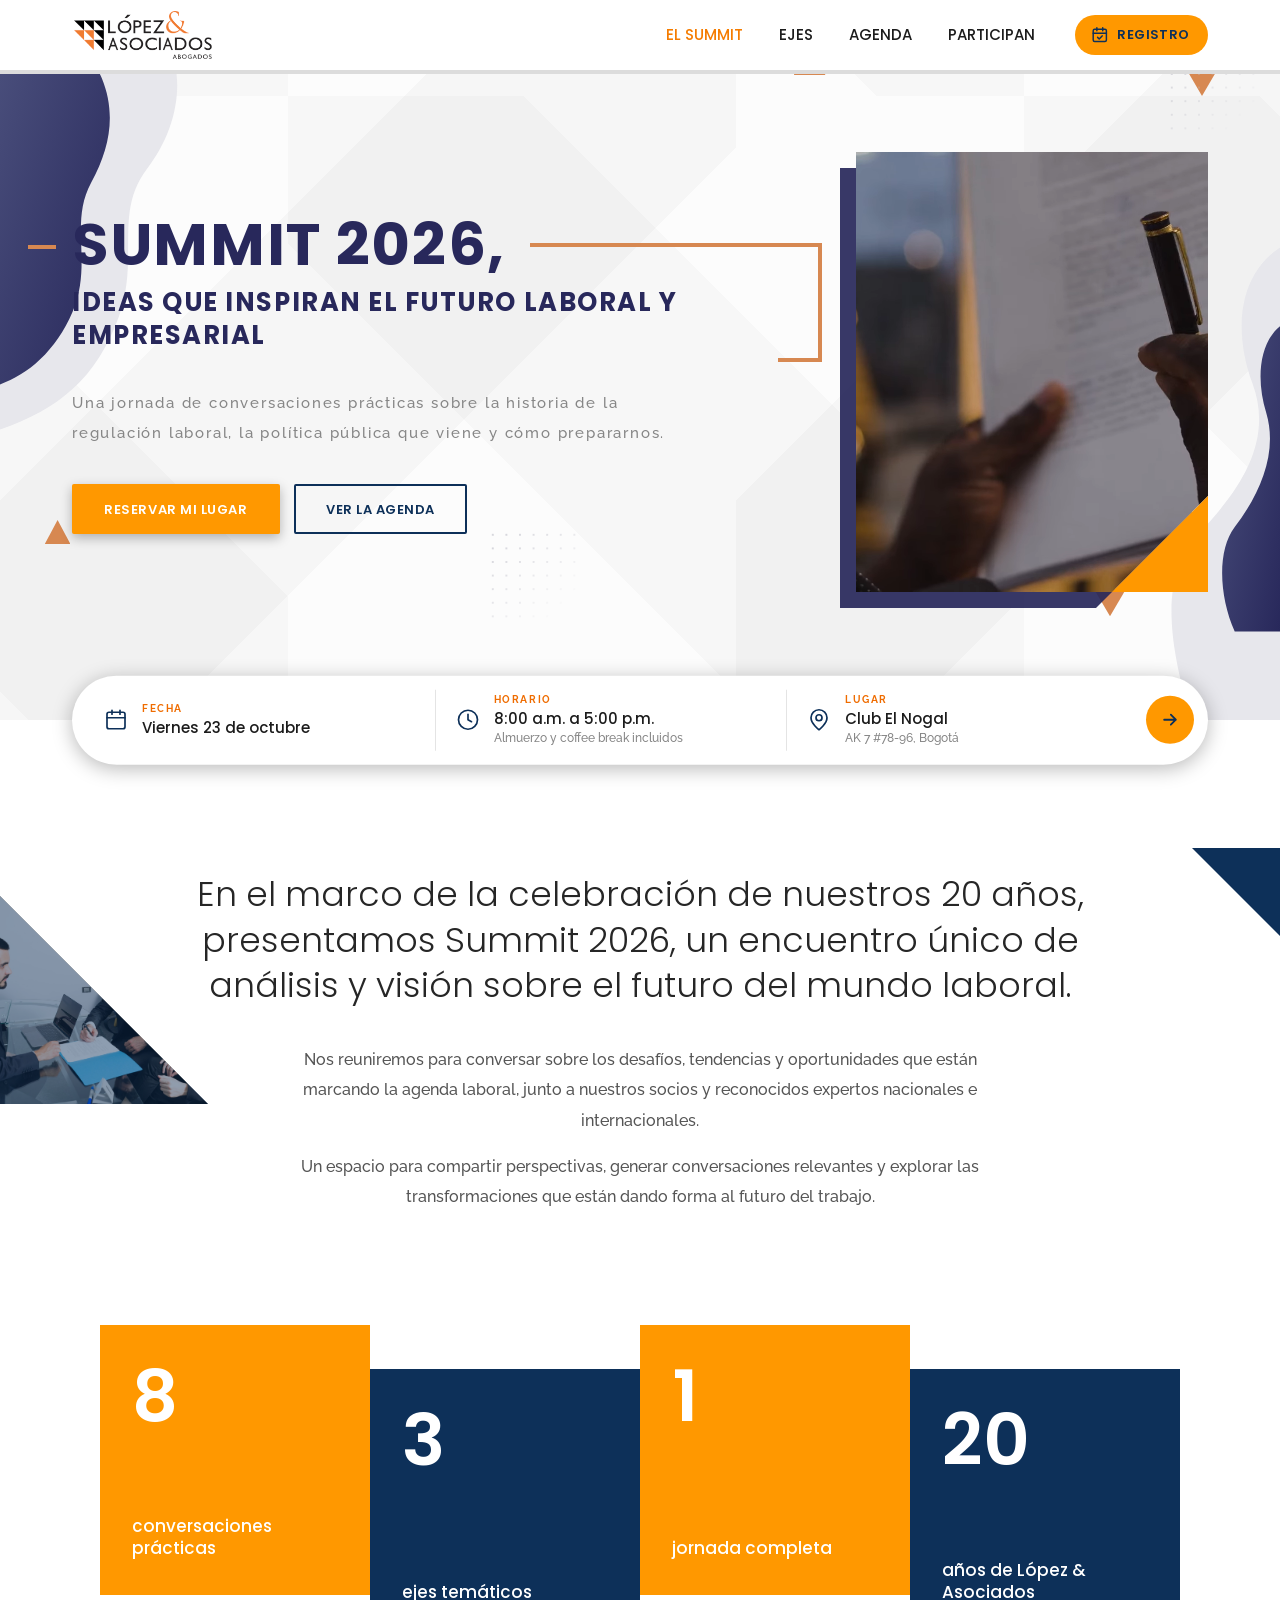
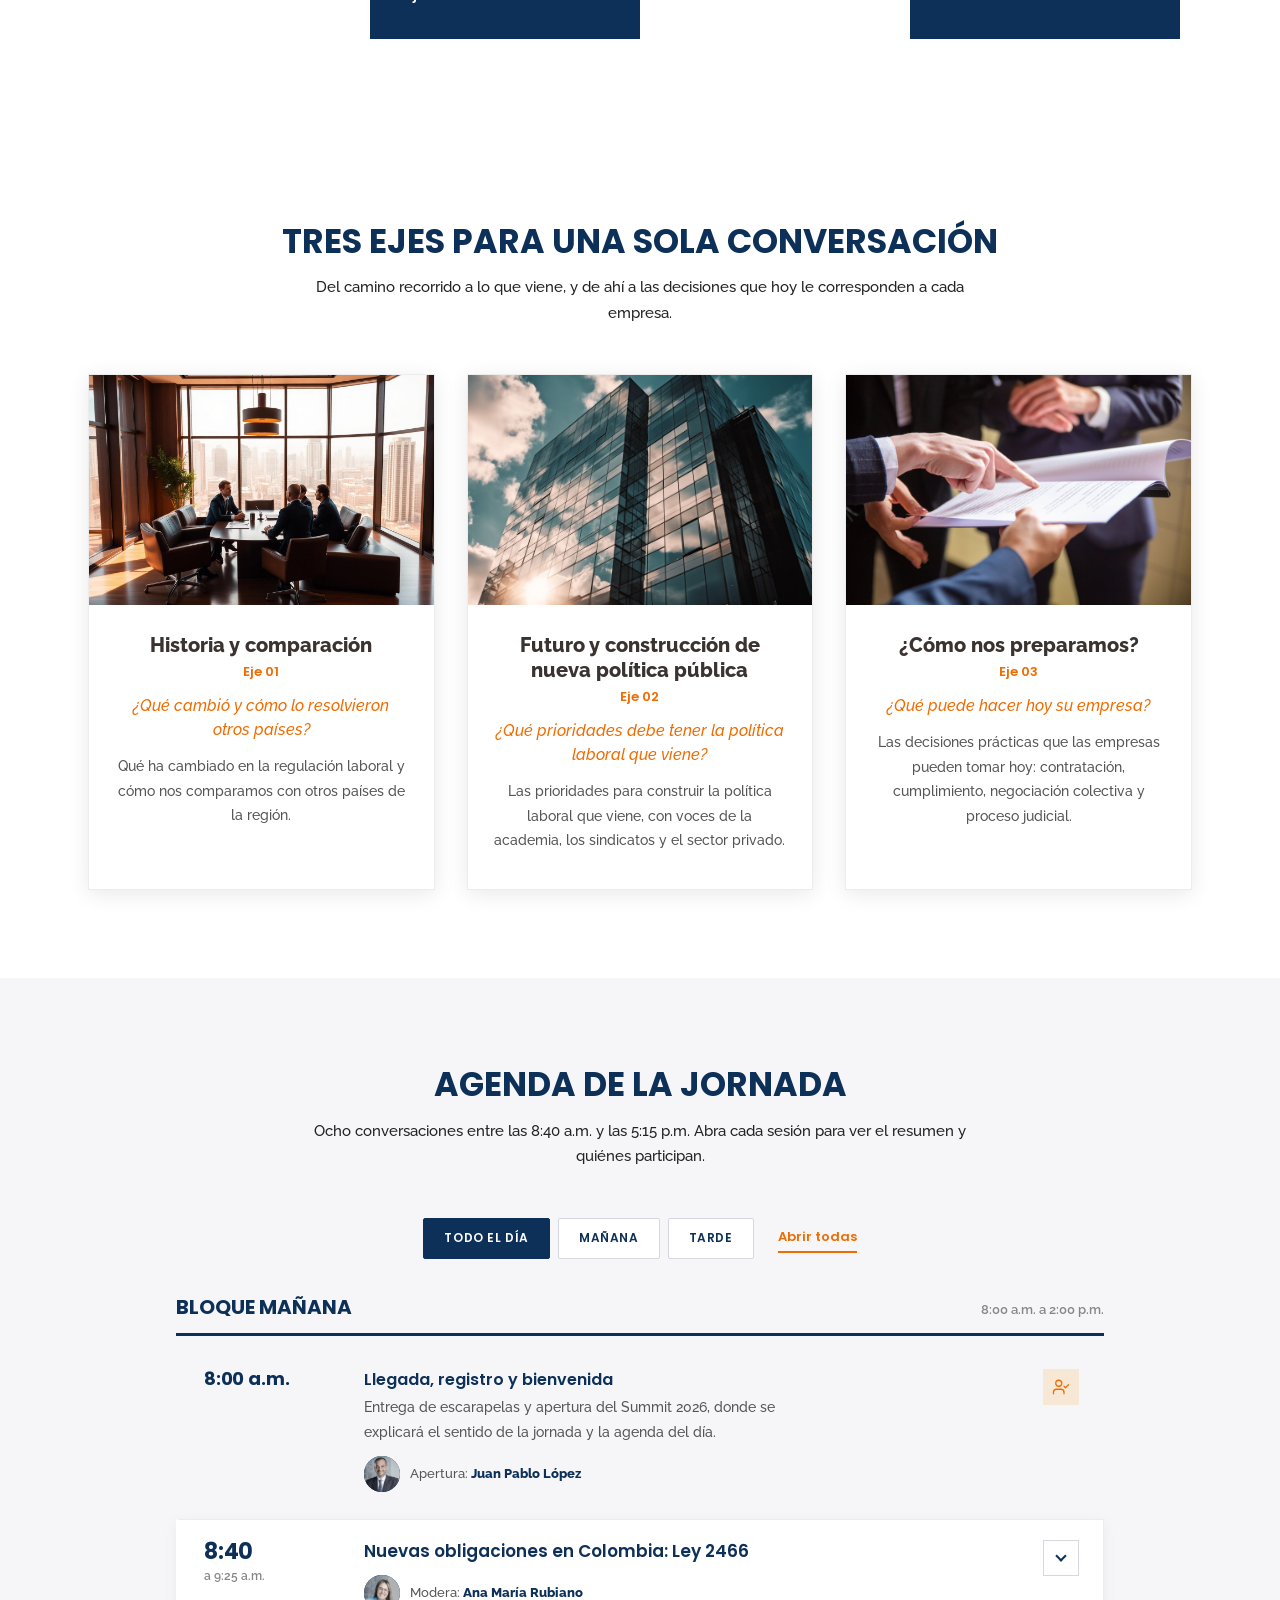
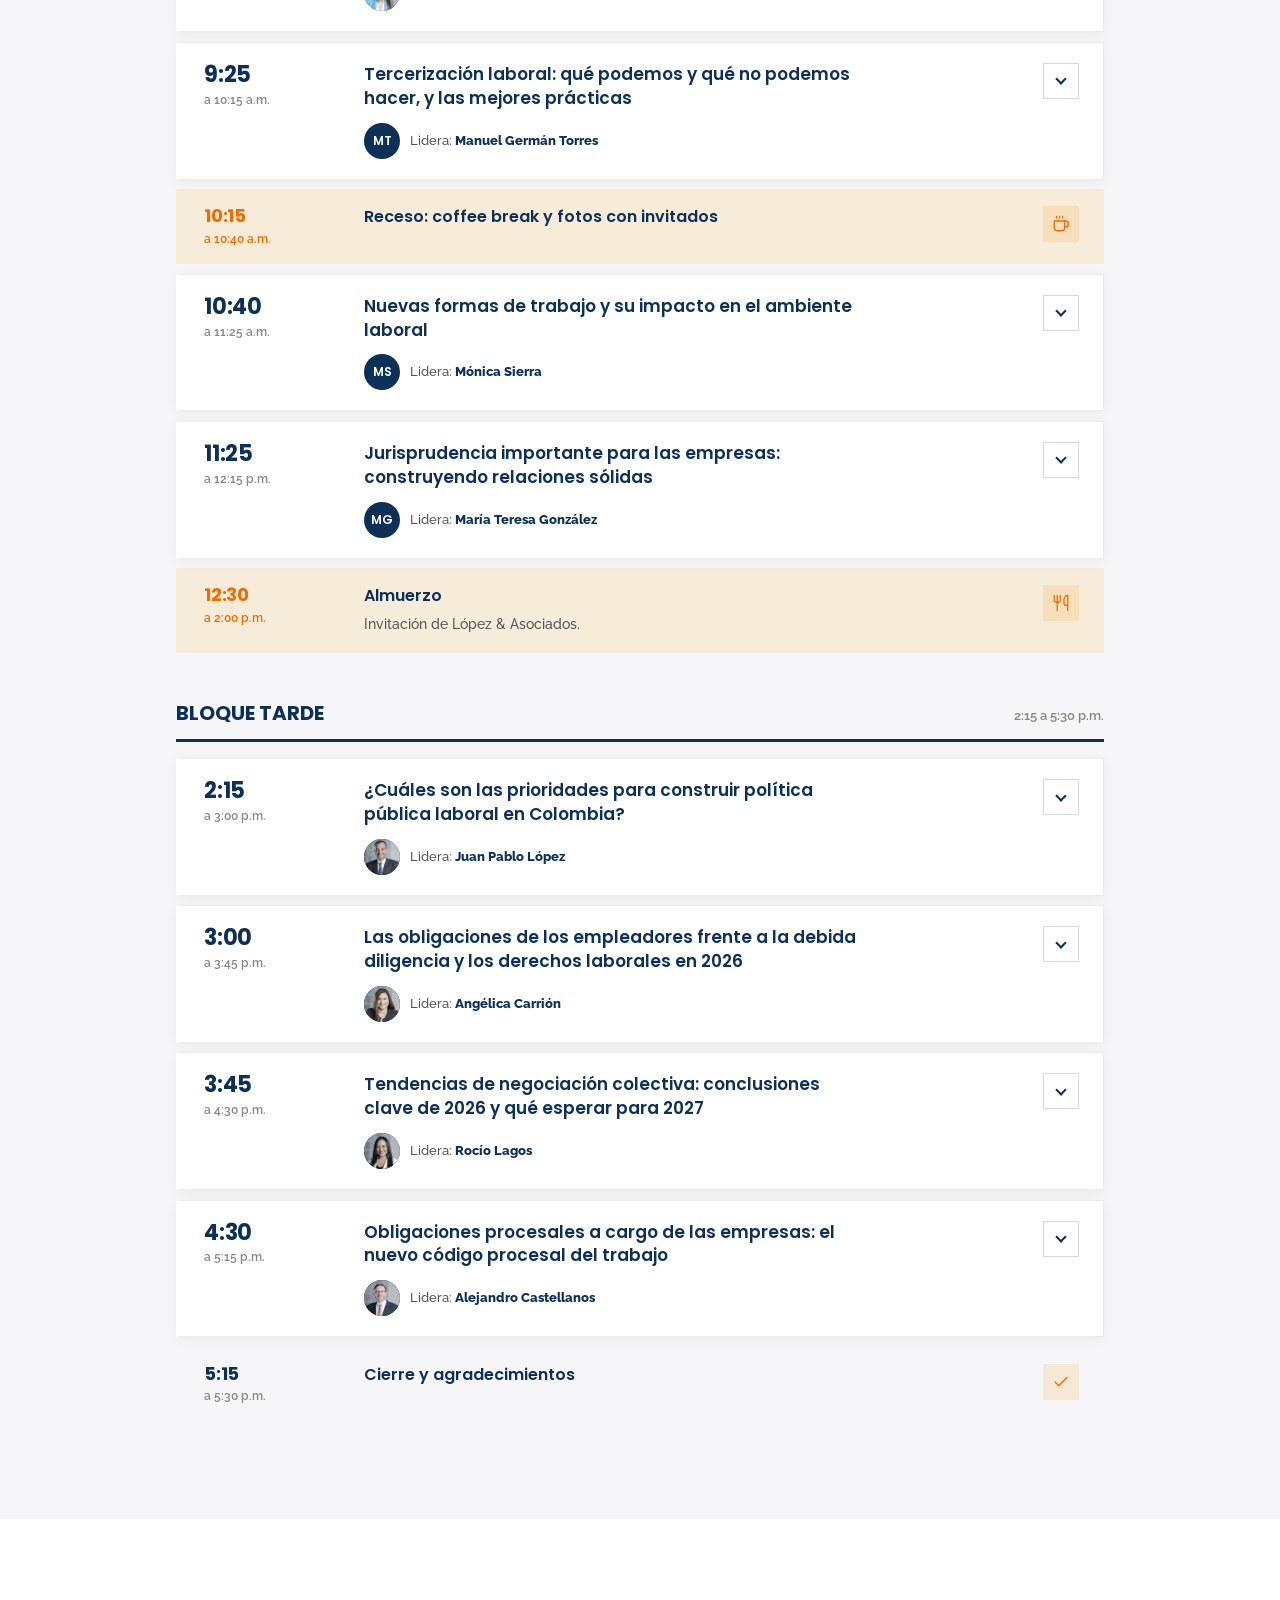
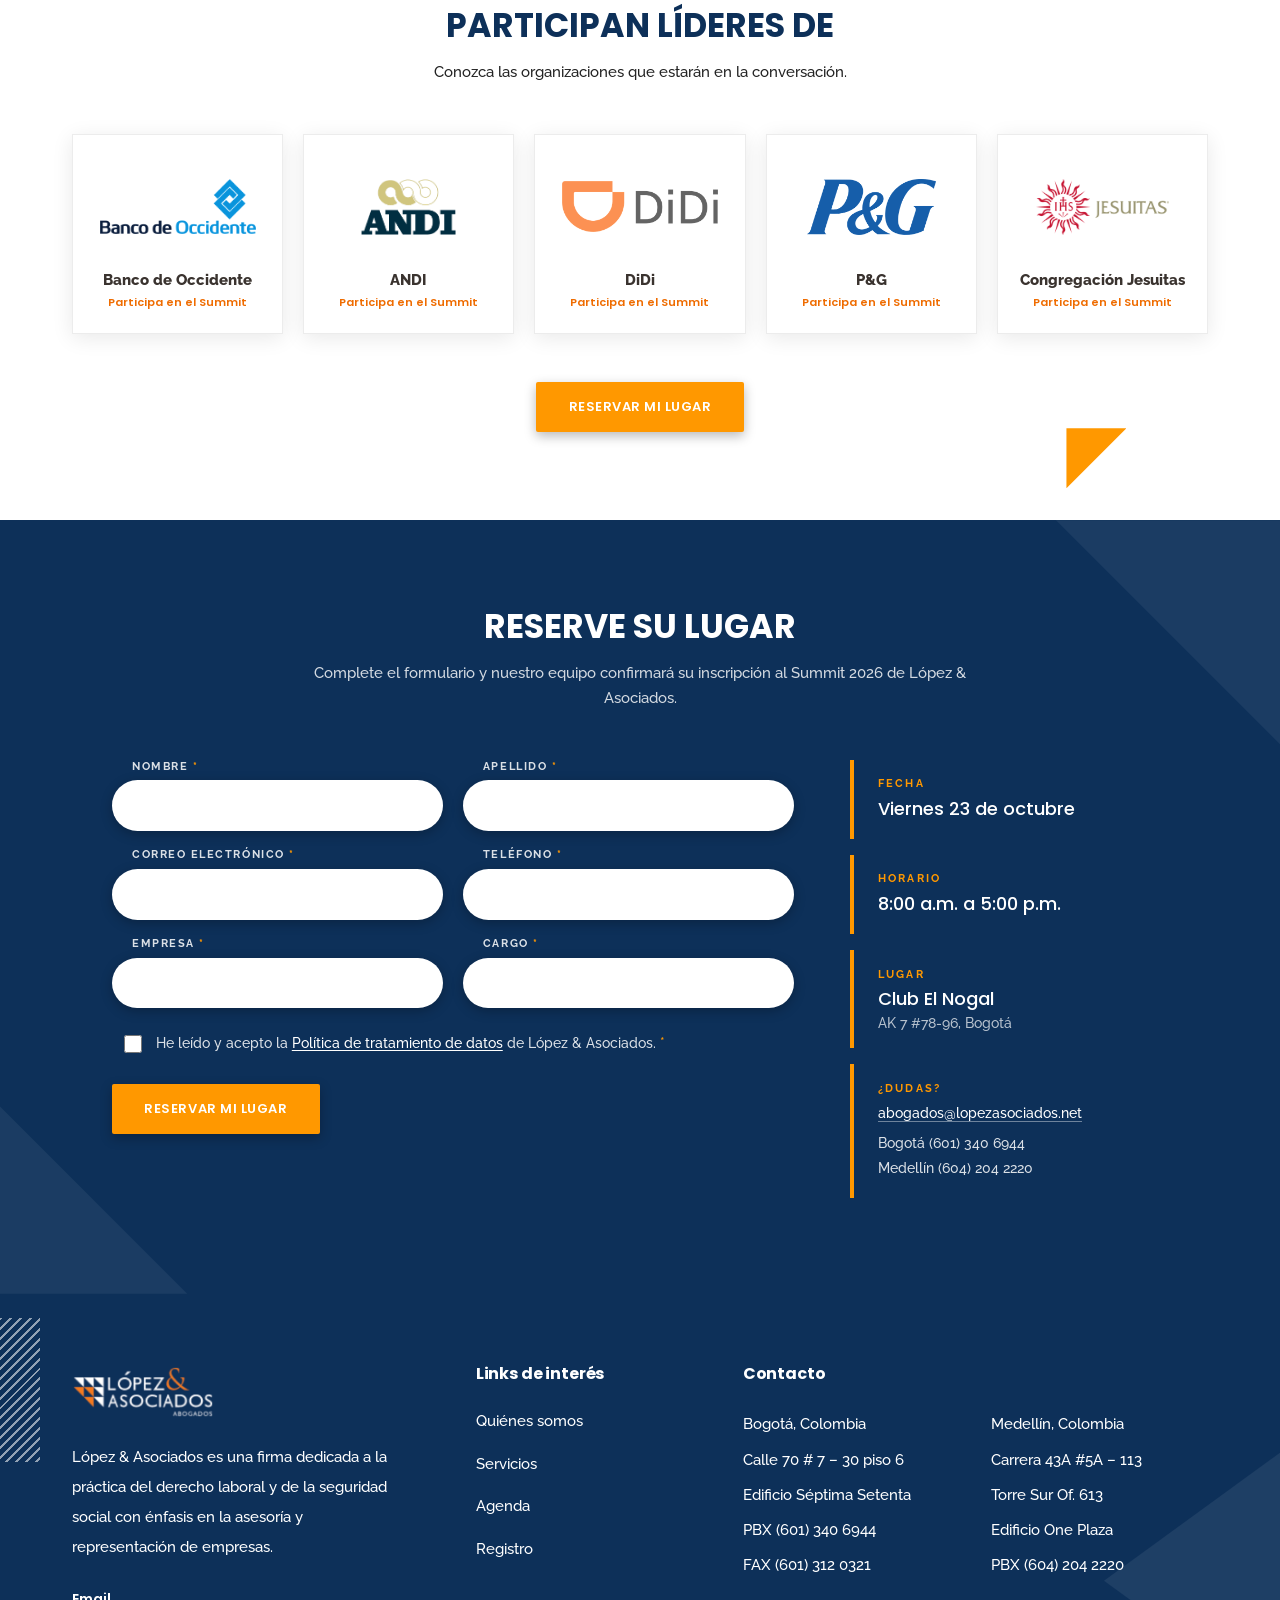
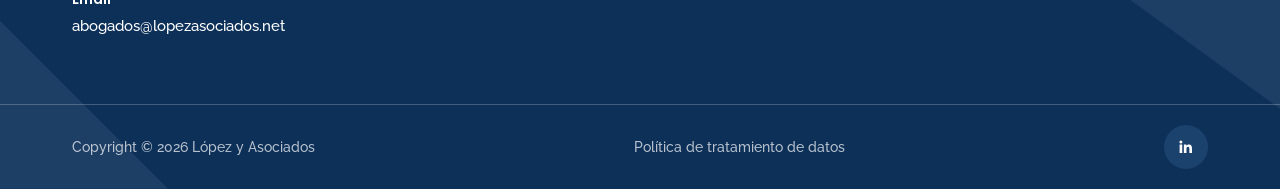
==== commit 1545d6c7: "v2: menú alineado a la derecha y botón Registro con icono" ====
--- a/v2/index.html
+++ b/v2/index.html
@@ -15,7 +15,7 @@
 <link rel="preconnect" href="https://fonts.googleapis.com">
 <link rel="preconnect" href="https://fonts.gstatic.com" crossorigin>
 <link href="https://fonts.googleapis.com/css2?family=Poppins:ital,wght@0,200;0,300;0,400;0,500;0,600;0,700;0,800;1,300;1,400&family=Raleway:ital,wght@0,400;0,500;0,600;0,700;0,800;1,400;1,500&display=swap" rel="stylesheet">
-<link rel="stylesheet" href="css/v2.css?v=e32667de">
+<link rel="stylesheet" href="css/v2.css?v=76c11fe7">
 <script type="application/ld+json">{"@context":"https://schema.org","@type":"Event","name":"Summit 2026","description":"Ideas que inspiran el futuro laboral y empresarial.","startDate":"2026-10-23T08:00:00-05:00","endDate":"2026-10-23T17:00:00-05:00","eventAttendanceMode":"https://schema.org/OfflineEventAttendanceMode","eventStatus":"https://schema.org/EventScheduled","location":{"@type":"Place","name":"Club El Nogal","address":{"@type":"PostalAddress","streetAddress":"AK 7 #78-96","addressLocality":"Bogotá","addressCountry":"CO"}},"organizer":{"@type":"Organization","name":"López & Asociados","url":"https://www.lopezasociados.net"},"image":"https://upwyse.github.io/Lopez-asociados-landing/assets/img/og-summit.jpg"}</script>
 <script>document.documentElement.classList.remove('no-js');</script>
 </head>
@@ -31,10 +31,10 @@
       <a href="#ejes">Ejes</a>
       <a href="#agenda">Agenda</a>
       <a href="#participan">Participan</a>
-      <a href="#registro">Registro</a>
     </nav>
-    <a href="#registro" class="round-btn" aria-label="Reservar mi lugar" title="Reservar mi lugar">
-      <svg viewBox="0 0 24 24" aria-hidden="true"><rect x="3" y="4.5" width="18" height="16.5" rx="2"/><path d="M8 2.5v4M16 2.5v4M3 10h18"/></svg>
+    <a href="#registro" class="reg-btn">
+      <svg viewBox="0 0 24 24" aria-hidden="true"><rect x="3" y="4.5" width="18" height="16.5" rx="2"/><path d="M8 2.5v4M16 2.5v4M3 10h18"/><path d="m9 15.5 2.2 2.2 4-4.2"/></svg>
+      <span>Registro</span>
     </a>
     <button class="burger" id="burger" aria-label="Abrir menú" aria-expanded="false" aria-controls="nav"><span></span><span></span><span></span></button>
   </div>
--- a/v2/css/v2.css
+++ b/v2/css/v2.css
@@ -65,15 +65,17 @@
 .site-head{position:fixed; top:0; left:0; right:0; z-index:200; background:#fff; border-bottom:.25rem solid #dcdcdc;}
 .bar{max-width:75rem; margin:0 auto; padding:.55rem 2rem; display:flex; align-items:center; gap:2.5rem;}
 .brand img{height:3.25rem; width:auto;}
-.nav{display:flex; align-items:center; gap:2.25rem;}
+.nav{display:flex; align-items:center; gap:2.25rem; margin-left:auto;}
 .nav a{font:500 .9375rem/1 var(--head); text-transform:uppercase; color:var(--ink); padding:.5rem 0; transition:color .2s;}
 .nav a:hover,.nav a.on{color:#f57c00;}
-.round-btn{
-  width:2rem; height:2rem; border-radius:50%; background:var(--orange); display:flex; align-items:center; justify-content:center;
-  margin-left:-.5rem; transition:transform .25s var(--ease), background-color .25s;
-}
-.round-btn:hover{background:var(--orange-d); transform:scale(1.08);}
-.round-btn svg{width:1rem; height:1rem; fill:none; stroke:var(--navy); stroke-width:2; stroke-linecap:round; stroke-linejoin:round;}
+.reg-btn{
+  display:inline-flex; align-items:center; gap:.55rem; flex-shrink:0;
+  padding:.7rem 1.15rem .7rem 1rem; border-radius:999px; background:var(--orange); color:var(--navy);
+  font:600 .8125rem/1 var(--head); letter-spacing:.03em; text-transform:uppercase;
+  transition:transform .25s var(--ease), background-color .25s;
+}
+.reg-btn:hover{background:var(--orange-d); transform:translateY(-1px);}
+.reg-btn svg{width:1.1rem; height:1.1rem; fill:none; stroke:currentColor; stroke-width:2; stroke-linecap:round; stroke-linejoin:round;}
 .burger{display:none; background:none; border:0; padding:.5rem; cursor:pointer; margin-left:auto;}
 .burger span{display:block; width:1.5rem; height:2px; background:var(--navy); margin:.3rem 0; transition:.25s;}
 .site-head.menu-open .burger span:nth-child(1){transform:translateY(.55rem) rotate(45deg);}
@@ -81,9 +83,9 @@
 .site-head.menu-open .burger span:nth-child(3){transform:translateY(-.55rem) rotate(-45deg);}
 
 @media (max-width:1000px){
-  .bar{padding:.55rem 1.25rem; gap:1rem;}
-  .round-btn{display:none;}
-  .burger{display:block;}
+  .bar{padding:.55rem 1.25rem; gap:.75rem;}
+  .reg-btn{margin-left:auto; padding:.6rem .95rem .6rem .85rem;}
+  .burger{display:block; margin-left:0;}
   .nav{
     position:fixed; top:4.6rem; left:0; right:0; flex-direction:column; align-items:flex-start; gap:0;
     background:#fff; padding:.5rem 1.25rem 1.5rem; border-bottom:.25rem solid #dcdcdc;
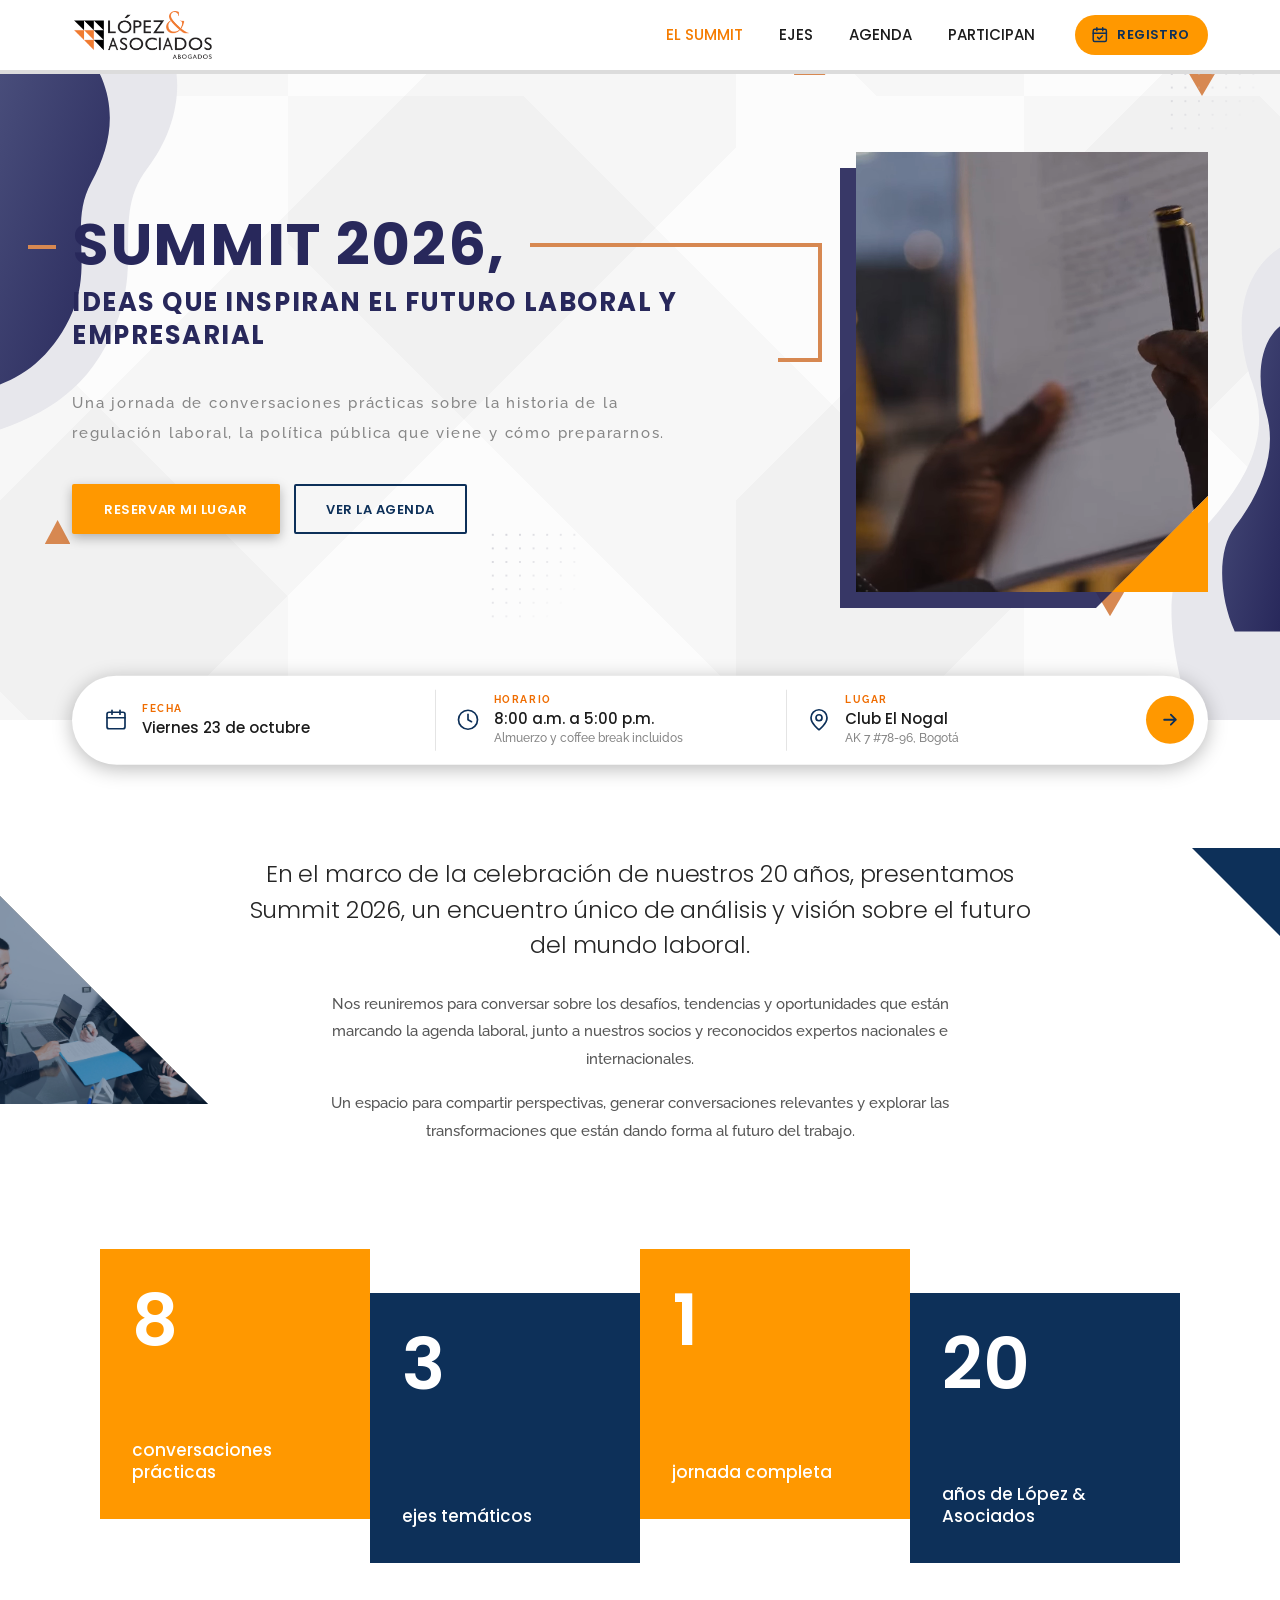
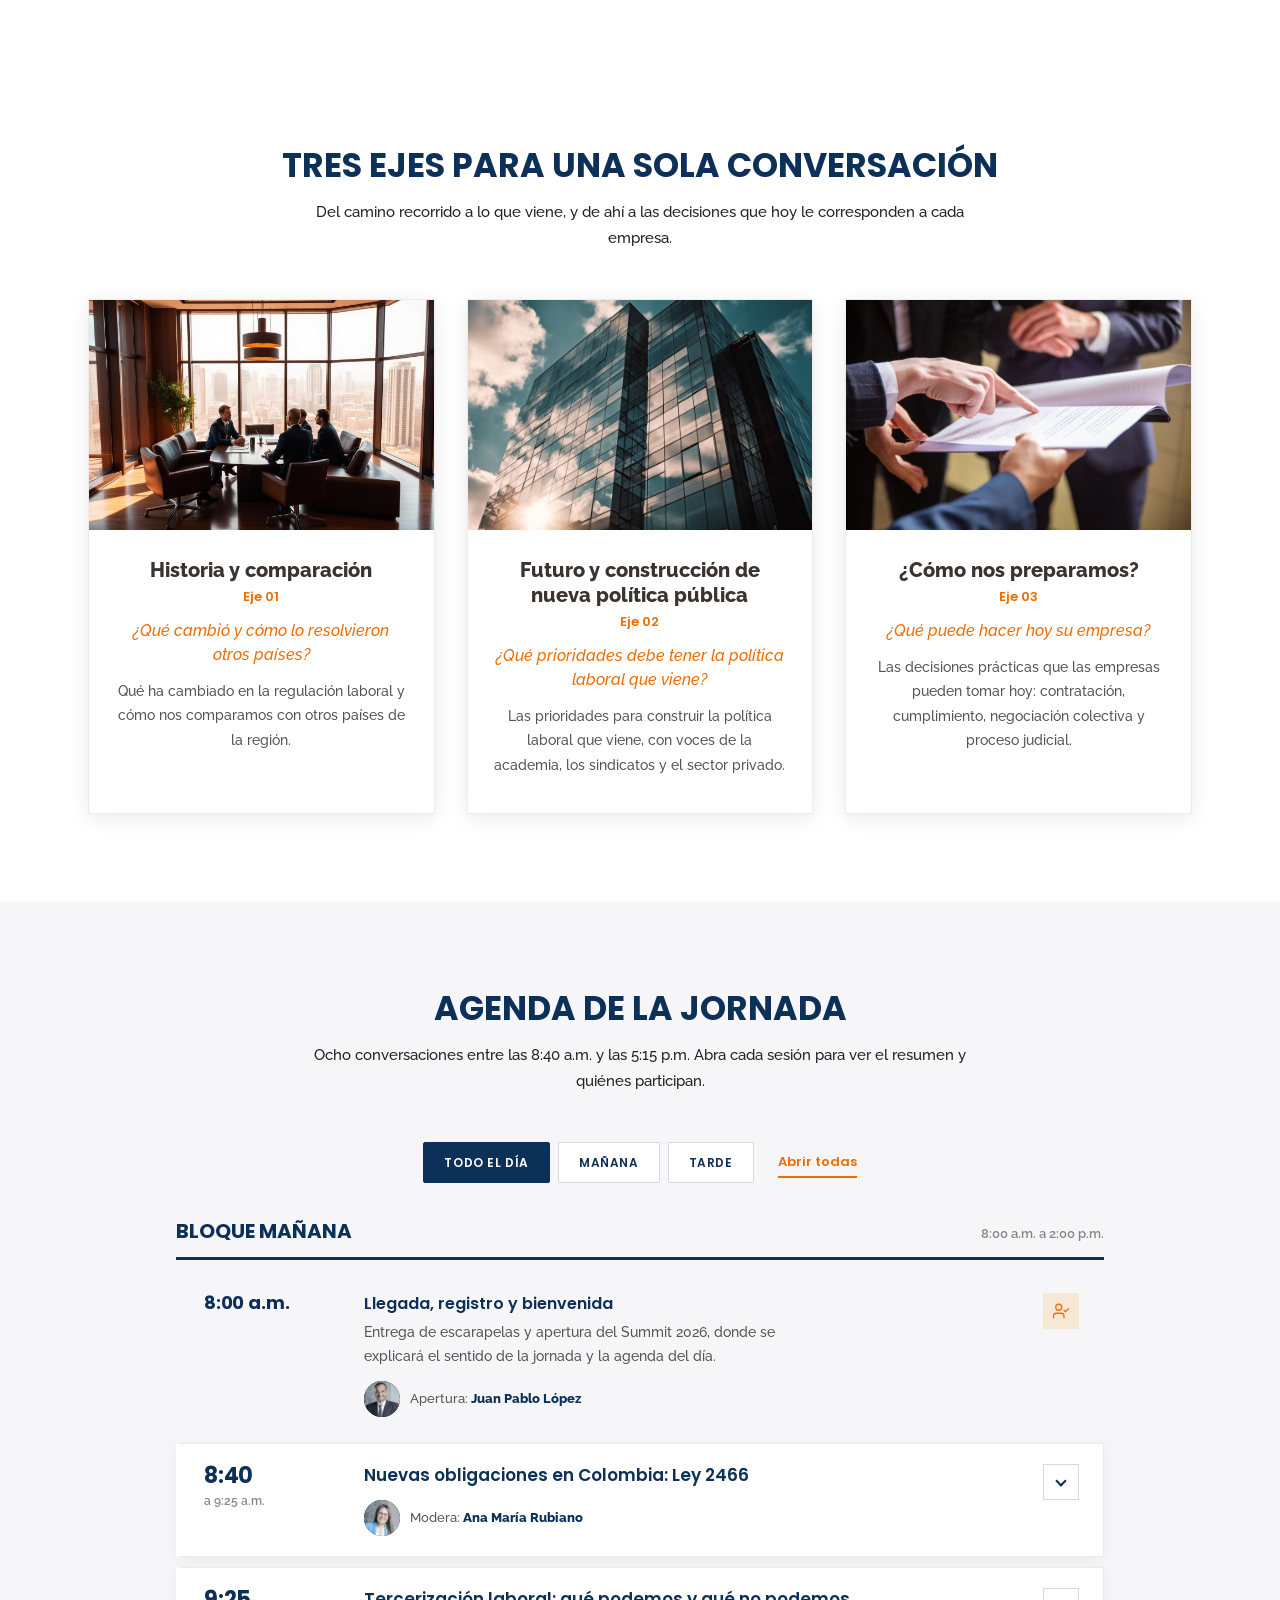
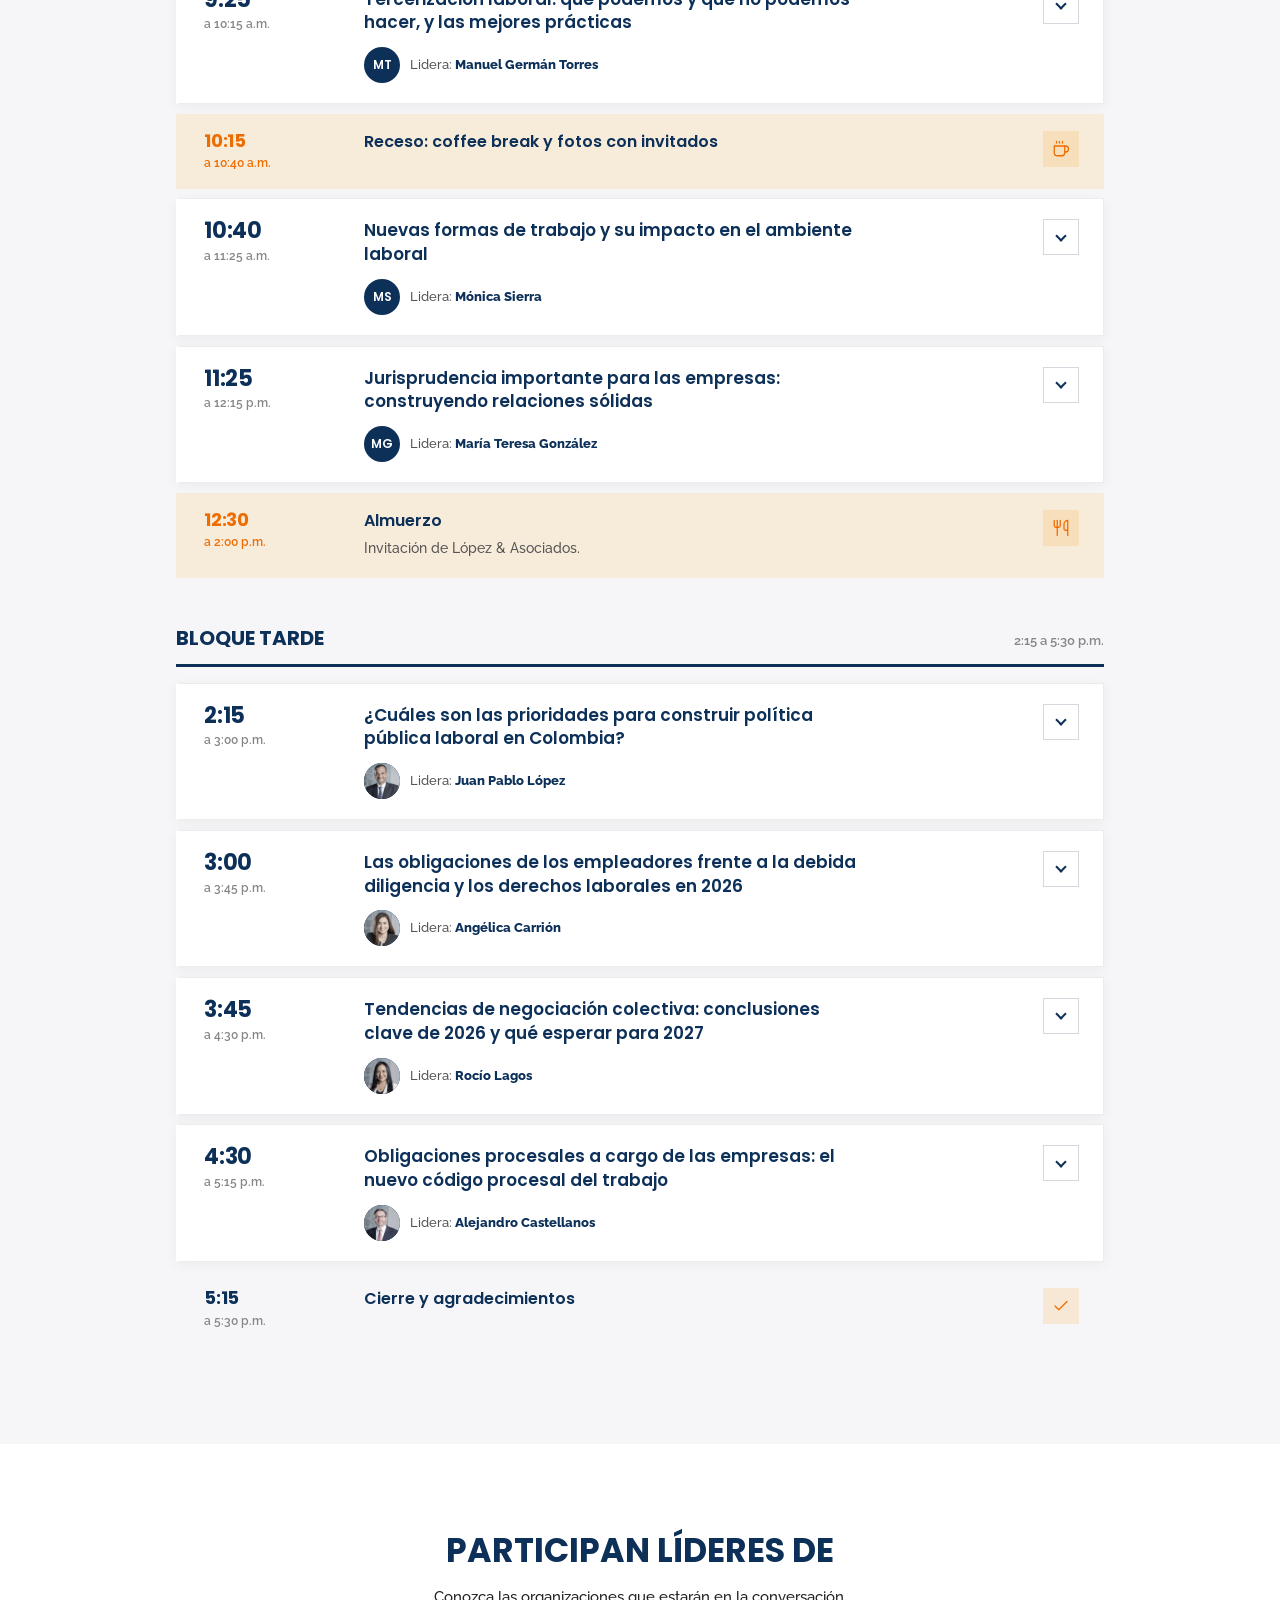
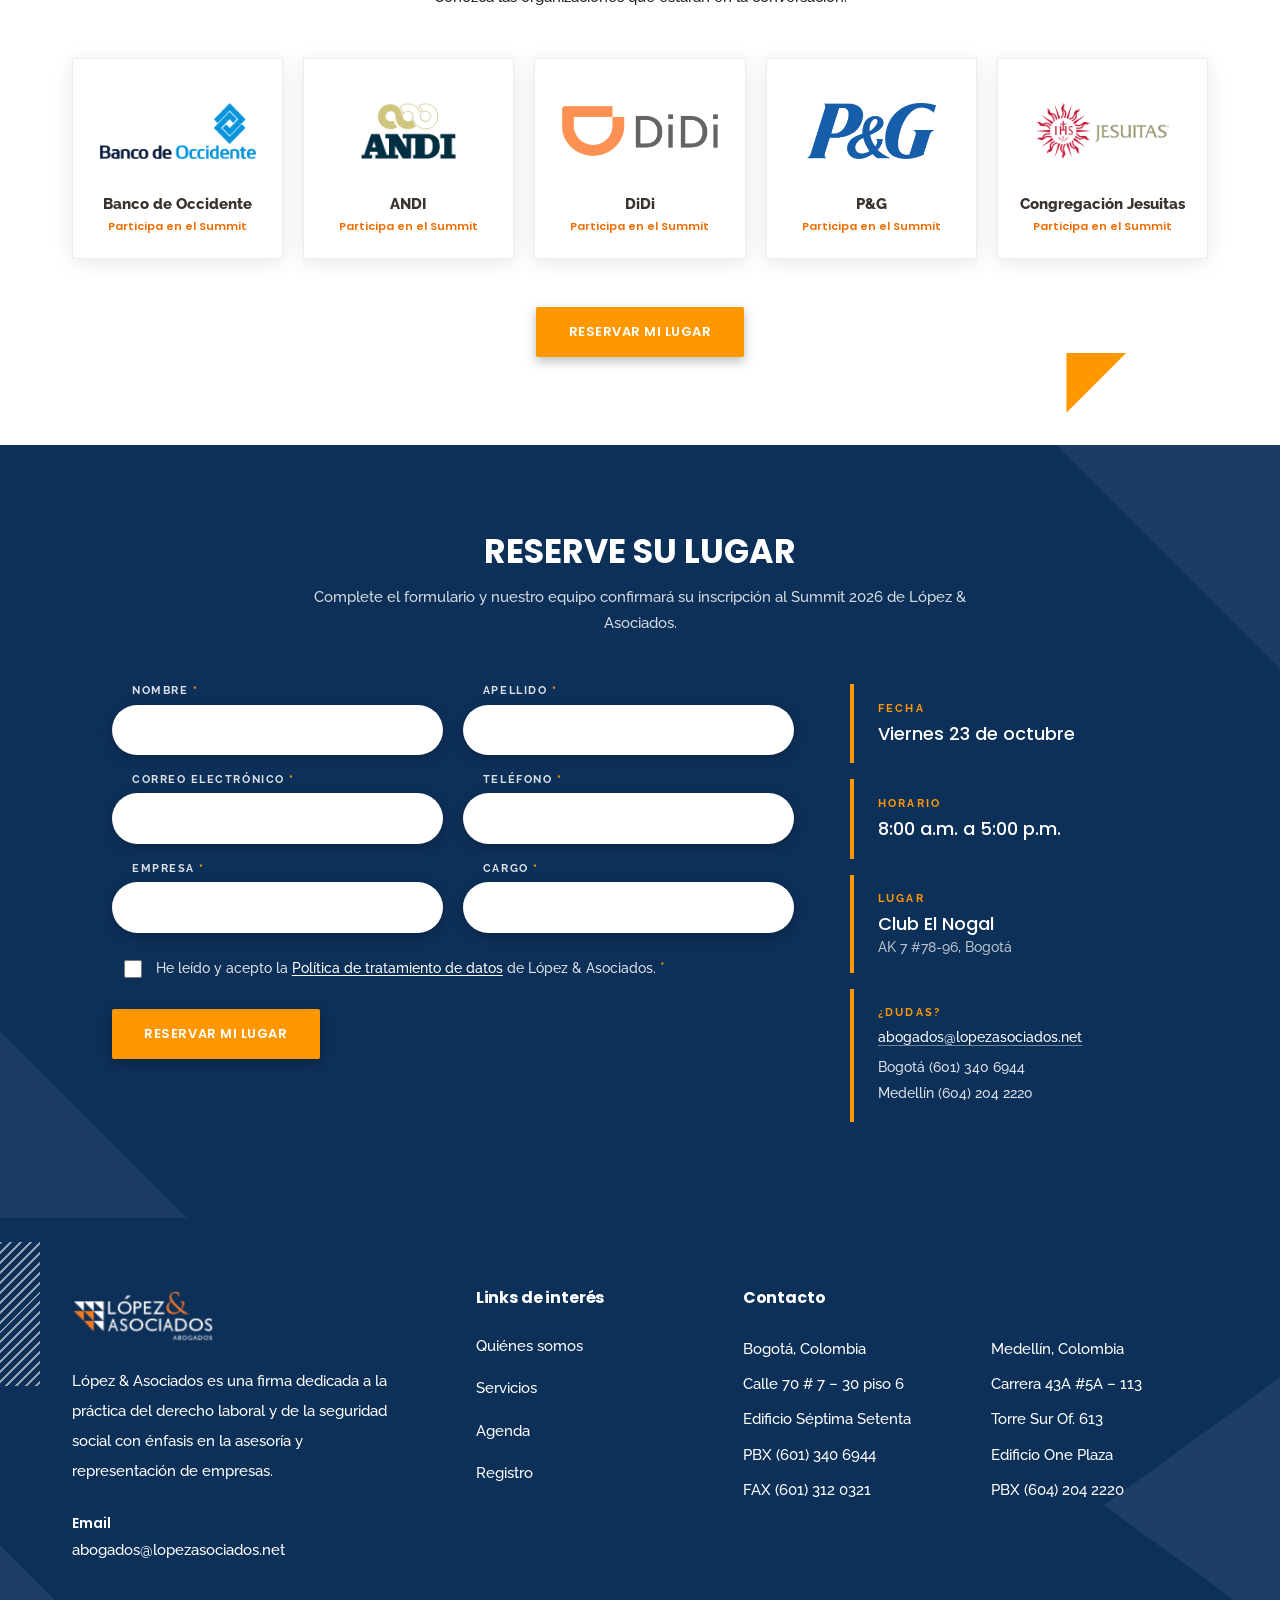
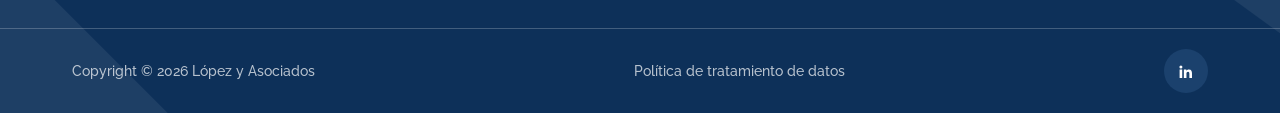
==== commit 539fa070: "v2: texto destacado de la sección del Summit más pequeño" ====
--- a/v2/index.html
+++ b/v2/index.html
@@ -15,7 +15,7 @@
 <link rel="preconnect" href="https://fonts.googleapis.com">
 <link rel="preconnect" href="https://fonts.gstatic.com" crossorigin>
 <link href="https://fonts.googleapis.com/css2?family=Poppins:ital,wght@0,200;0,300;0,400;0,500;0,600;0,700;0,800;1,300;1,400&family=Raleway:ital,wght@0,400;0,500;0,600;0,700;0,800;1,400;1,500&display=swap" rel="stylesheet">
-<link rel="stylesheet" href="css/v2.css?v=76c11fe7">
+<link rel="stylesheet" href="css/v2.css?v=f5b1e584">
 <script type="application/ld+json">{"@context":"https://schema.org","@type":"Event","name":"Summit 2026","description":"Ideas que inspiran el futuro laboral y empresarial.","startDate":"2026-10-23T08:00:00-05:00","endDate":"2026-10-23T17:00:00-05:00","eventAttendanceMode":"https://schema.org/OfflineEventAttendanceMode","eventStatus":"https://schema.org/EventScheduled","location":{"@type":"Place","name":"Club El Nogal","address":{"@type":"PostalAddress","streetAddress":"AK 7 #78-96","addressLocality":"Bogotá","addressCountry":"CO"}},"organizer":{"@type":"Organization","name":"López & Asociados","url":"https://www.lopezasociados.net"},"image":"https://upwyse.github.io/Lopez-asociados-landing/assets/img/og-summit.jpg"}</script>
 <script>document.documentElement.classList.remove('no-js');</script>
 </head>
--- a/v2/css/v2.css
+++ b/v2/css/v2.css
@@ -180,11 +180,11 @@
 @media (max-width:480px){ .cta-row .btn{width:100%;} .hero-p{letter-spacing:.06em;} }
 
 /* ---------- El Summit: texto grande en Poppins Light ---------- */
-.statement{position:relative; padding:9.5rem 0 4.5rem; text-align:center; overflow:hidden;}
+.statement{position:relative; padding:8.5rem 0 4rem; text-align:center; overflow:hidden;}
 .statement .big{
-  max-width:60rem; margin:0 auto 2.25rem; font:300 clamp(1.5rem,2.7vw,2.375rem)/1.32 var(--head); color:#262626;
-}
-.statement .rest{max-width:46rem; margin:0 auto 1rem; font:500 1rem/1.9 var(--body); color:var(--text);}
+  max-width:50rem; margin:0 auto 1.75rem; font:300 clamp(1.0625rem,1.85vw,1.625rem)/1.5 var(--head); color:#262626; letter-spacing:-.005em;
+}
+.statement .rest{max-width:42rem; margin:0 auto 1rem; font:500 .9375rem/1.85 var(--body); color:var(--text);}
 .tri-img{position:absolute; left:0; top:11rem; width:13rem; height:13rem; clip-path:polygon(0 0,100% 100%,0 100%); background:var(--navy);}
 .tri-img img{width:100%; height:100%; object-fit:cover; opacity:.55;}
 .statement::before{ /* dos líneas finas a lo largo de la hipotenusa */
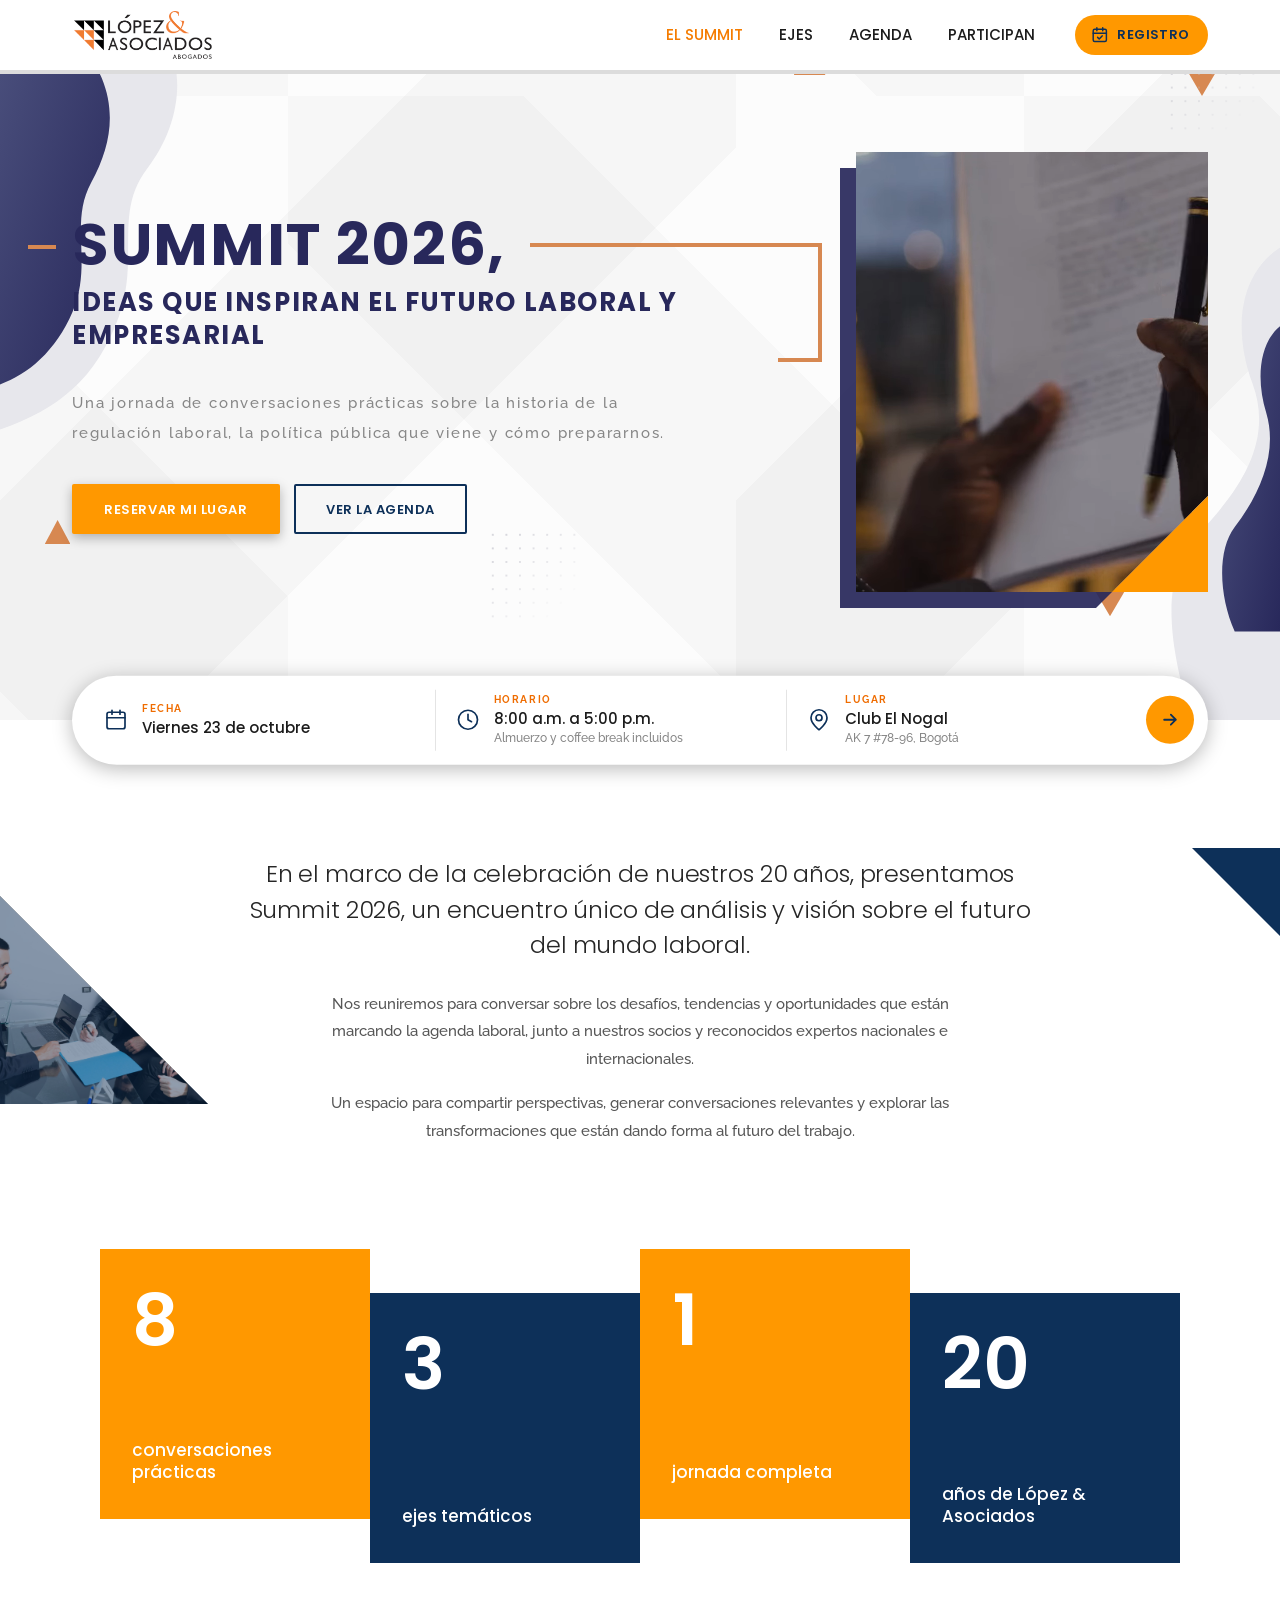
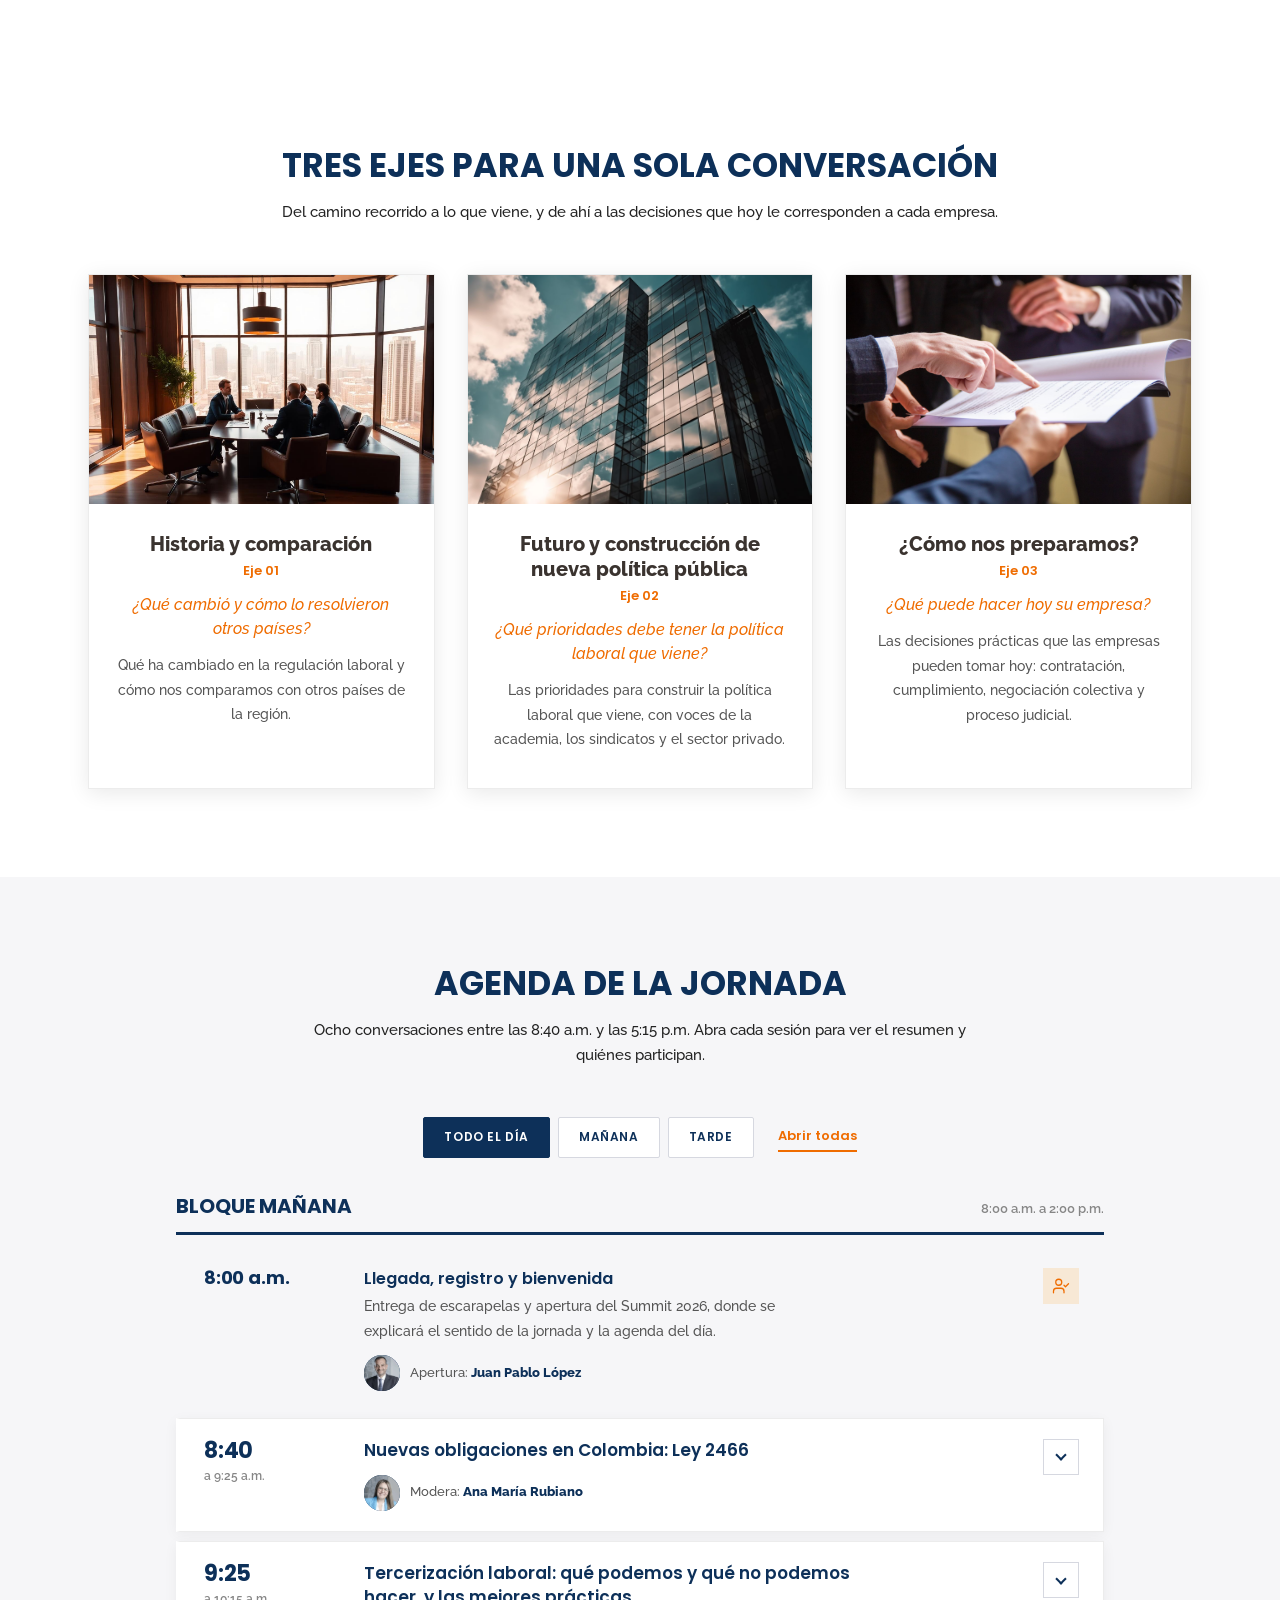
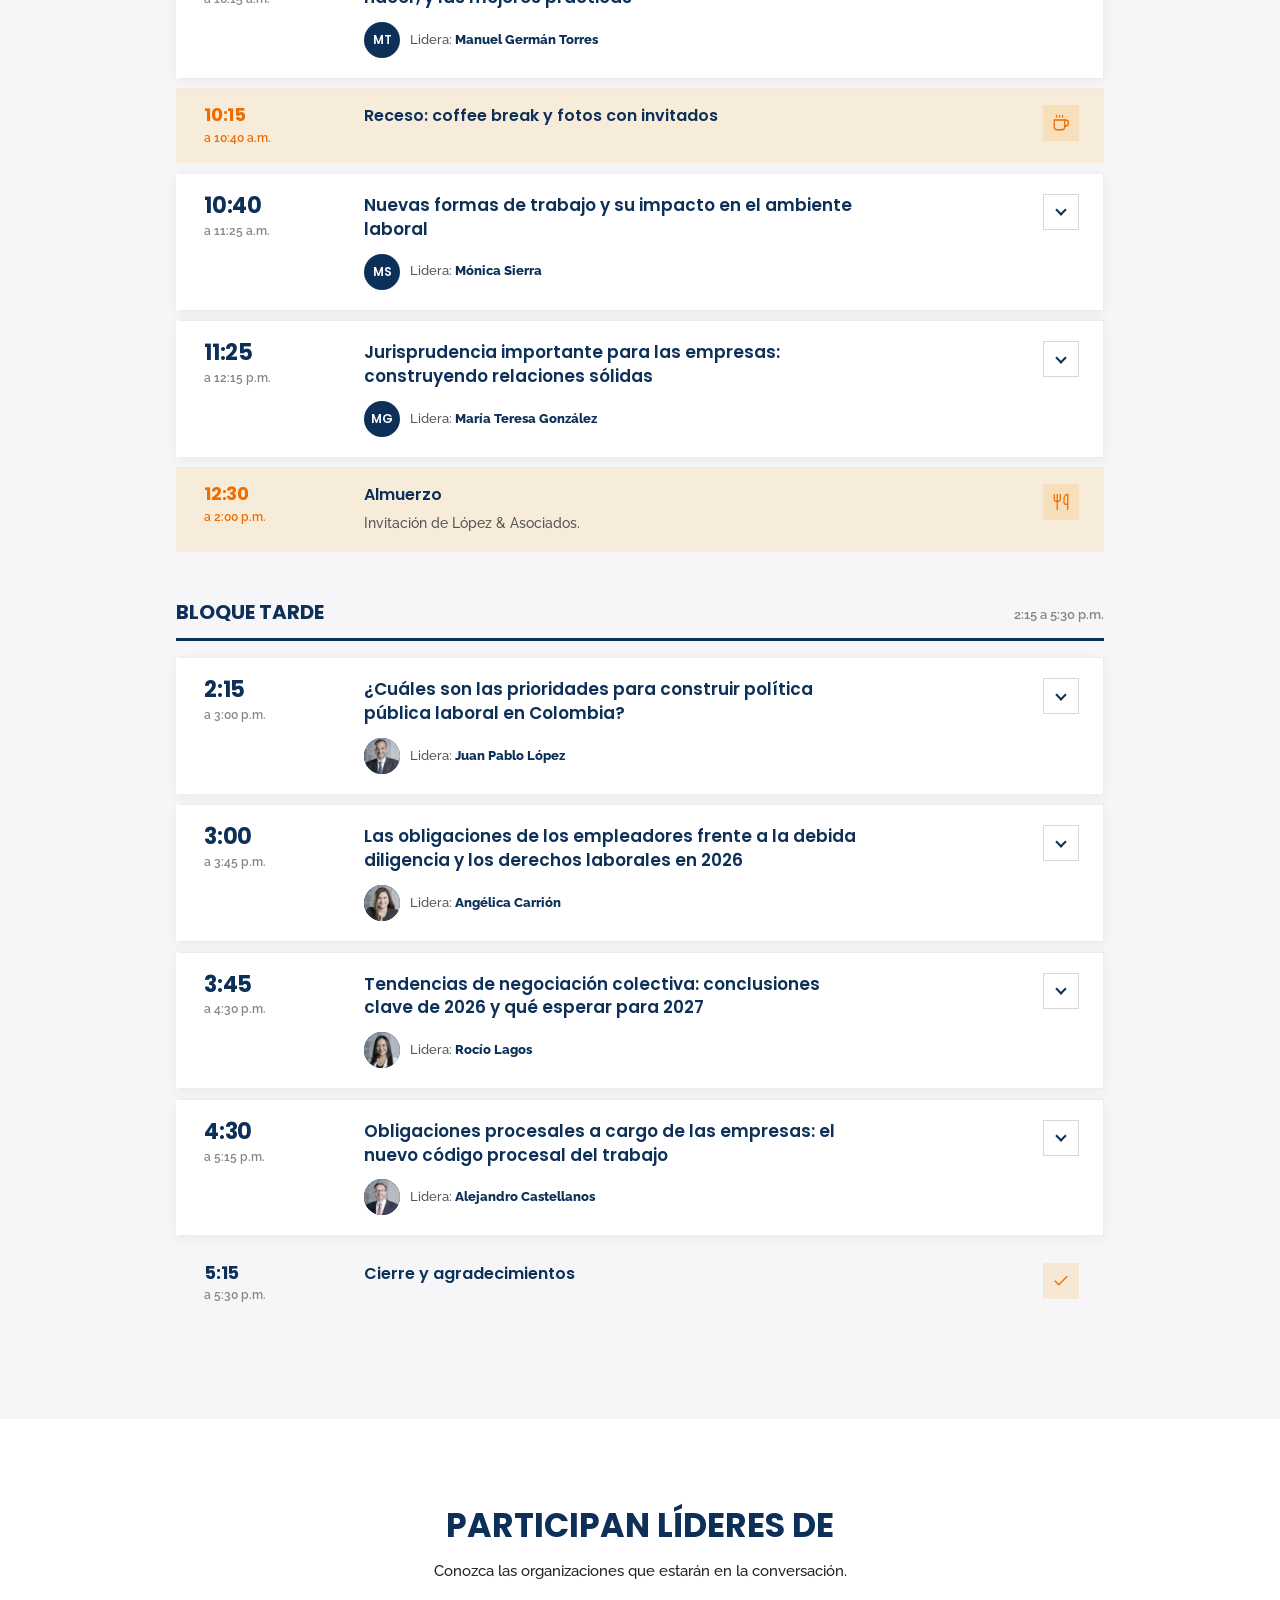
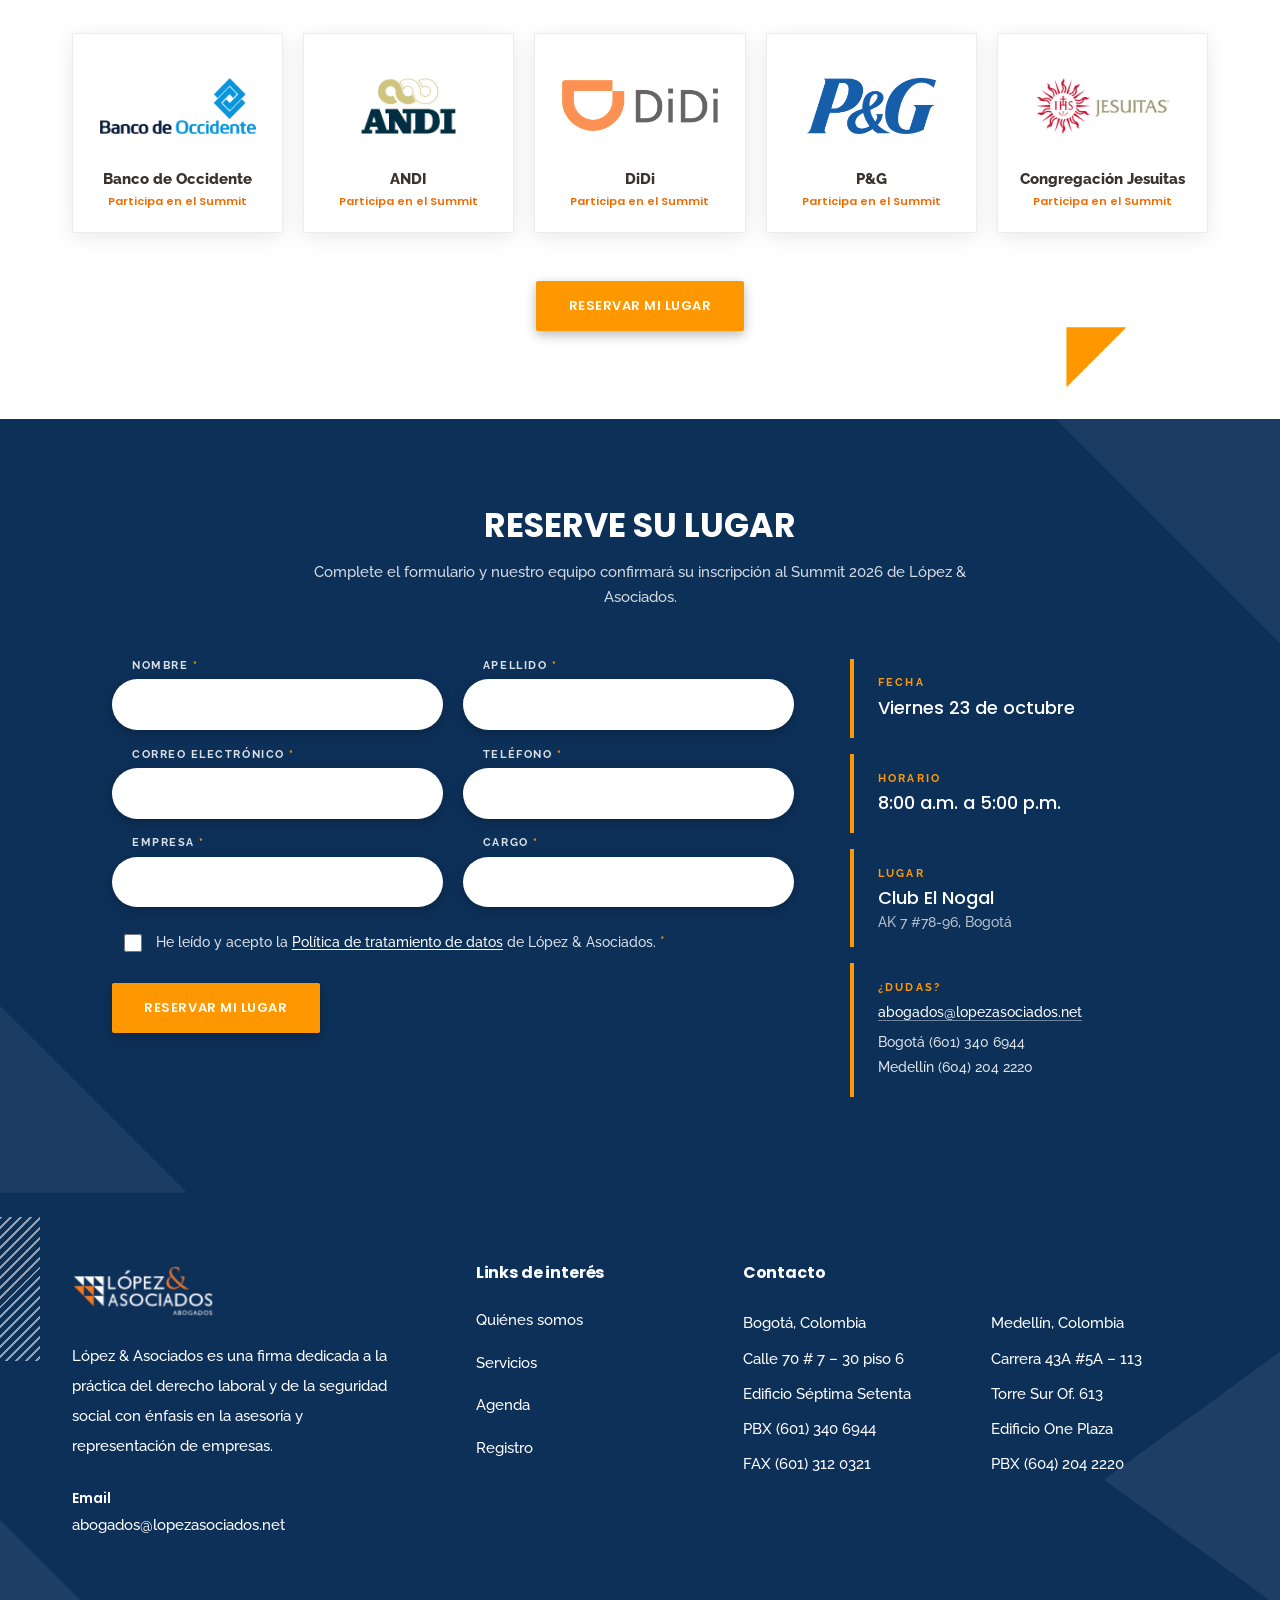
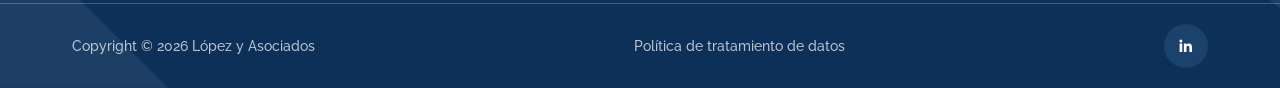
==== commit 3dd06ce2: "v2 y v3: subtítulo de los ejes en una sola línea" ====
--- a/v2/index.html
+++ b/v2/index.html
@@ -15,7 +15,7 @@
 <link rel="preconnect" href="https://fonts.googleapis.com">
 <link rel="preconnect" href="https://fonts.gstatic.com" crossorigin>
 <link href="https://fonts.googleapis.com/css2?family=Poppins:ital,wght@0,200;0,300;0,400;0,500;0,600;0,700;0,800;1,300;1,400&family=Raleway:ital,wght@0,400;0,500;0,600;0,700;0,800;1,400;1,500&display=swap" rel="stylesheet">
-<link rel="stylesheet" href="css/v2.css?v=f5b1e584">
+<link rel="stylesheet" href="css/v2.css?v=896a8191">
 <script type="application/ld+json">{"@context":"https://schema.org","@type":"Event","name":"Summit 2026","description":"Ideas que inspiran el futuro laboral y empresarial.","startDate":"2026-10-23T08:00:00-05:00","endDate":"2026-10-23T17:00:00-05:00","eventAttendanceMode":"https://schema.org/OfflineEventAttendanceMode","eventStatus":"https://schema.org/EventScheduled","location":{"@type":"Place","name":"Club El Nogal","address":{"@type":"PostalAddress","streetAddress":"AK 7 #78-96","addressLocality":"Bogotá","addressCountry":"CO"}},"organizer":{"@type":"Organization","name":"López & Asociados","url":"https://www.lopezasociados.net"},"image":"https://upwyse.github.io/Lopez-asociados-landing/assets/img/og-summit.jpg"}</script>
 <script>document.documentElement.classList.remove('no-js');</script>
 </head>
--- a/v2/css/v2.css
+++ b/v2/css/v2.css
@@ -223,6 +223,9 @@
 .sec-head{text-align:center; margin-bottom:3rem;}
 .h2{font:700 clamp(1.5rem,2.6vw,2.25rem)/1.15 var(--head); text-transform:uppercase; color:var(--navy);}
 .sec-sub{margin:.9rem auto 0; max-width:44rem; font:500 .9375rem/1.7 var(--body); color:#222;}
+@media (min-width:760px){
+  .ejes .sec-sub{max-width:none; white-space:nowrap; font-size:clamp(.78rem,1.65vw,.9375rem);}
+}
 @media (max-width:900px){ .sec{padding:4rem 0;} }
 
 /* ---------- Ejes: tarjetas blancas con sombra ---------- */
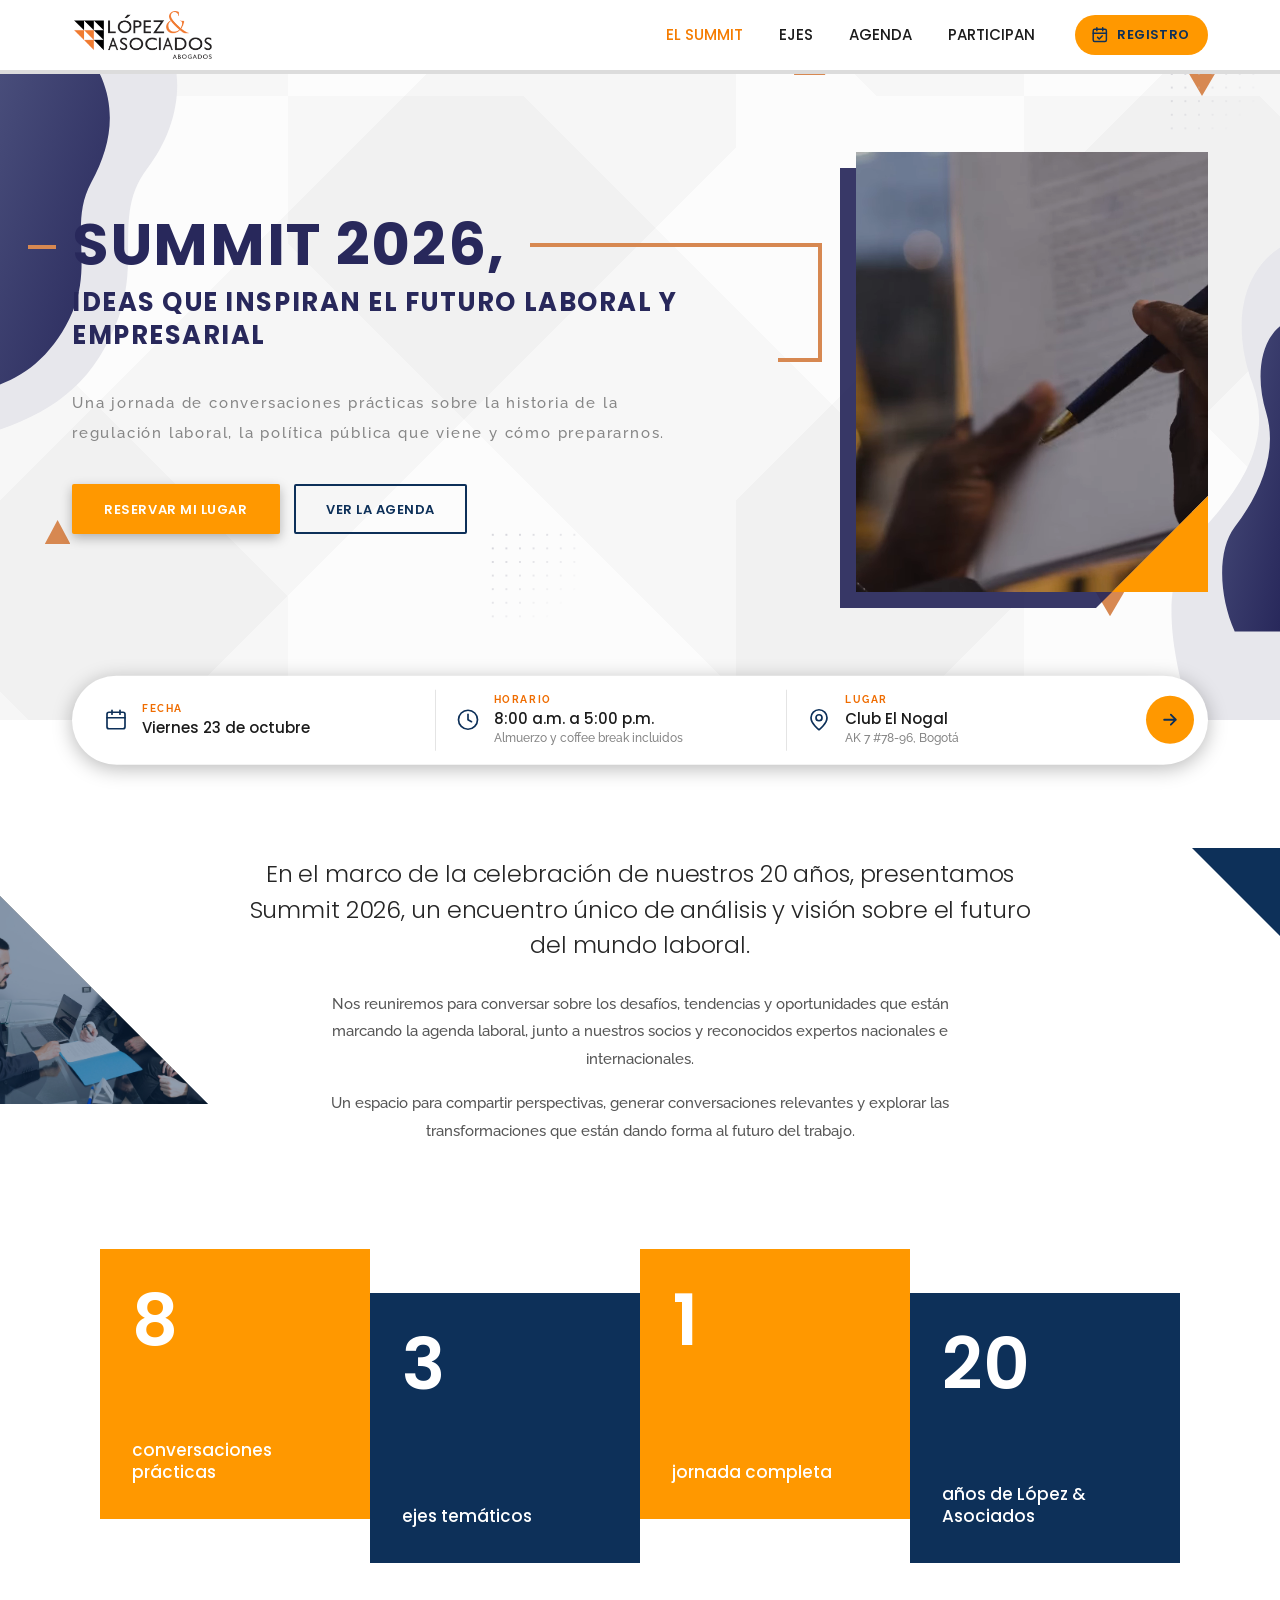
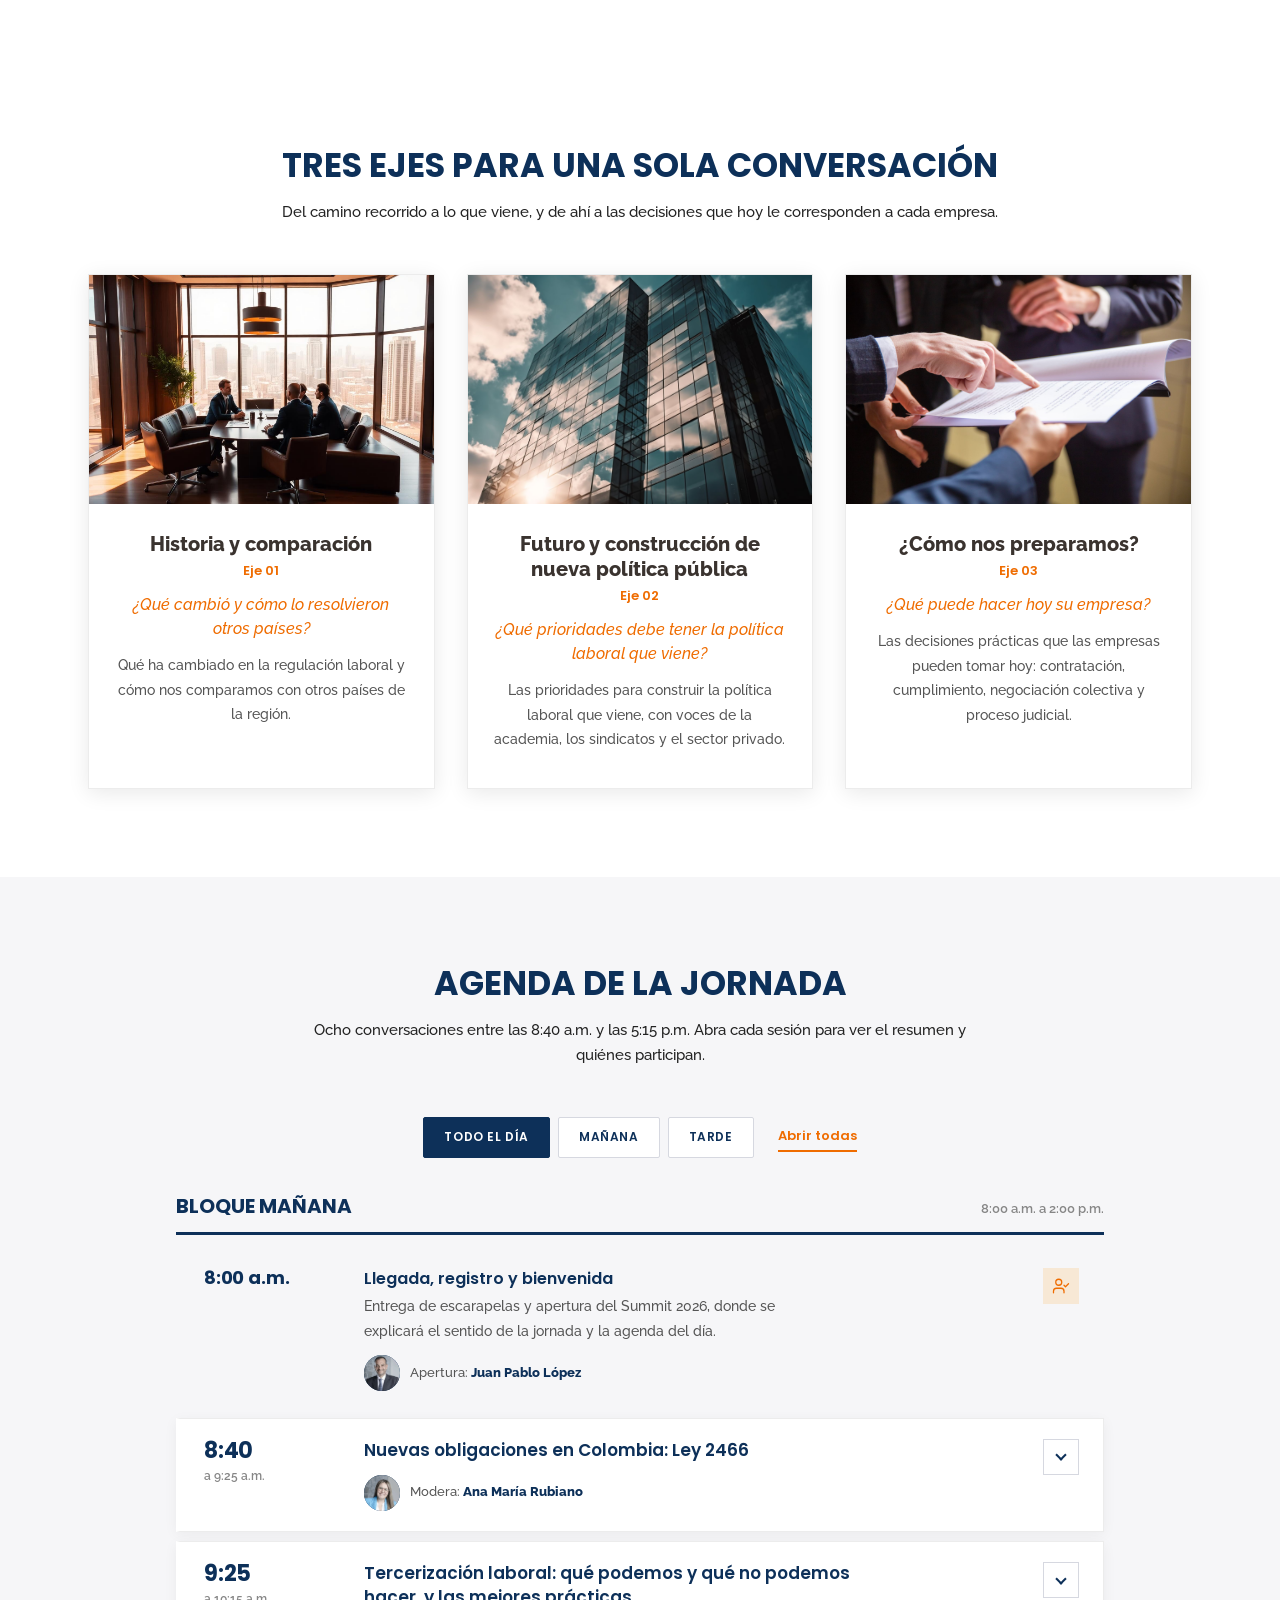
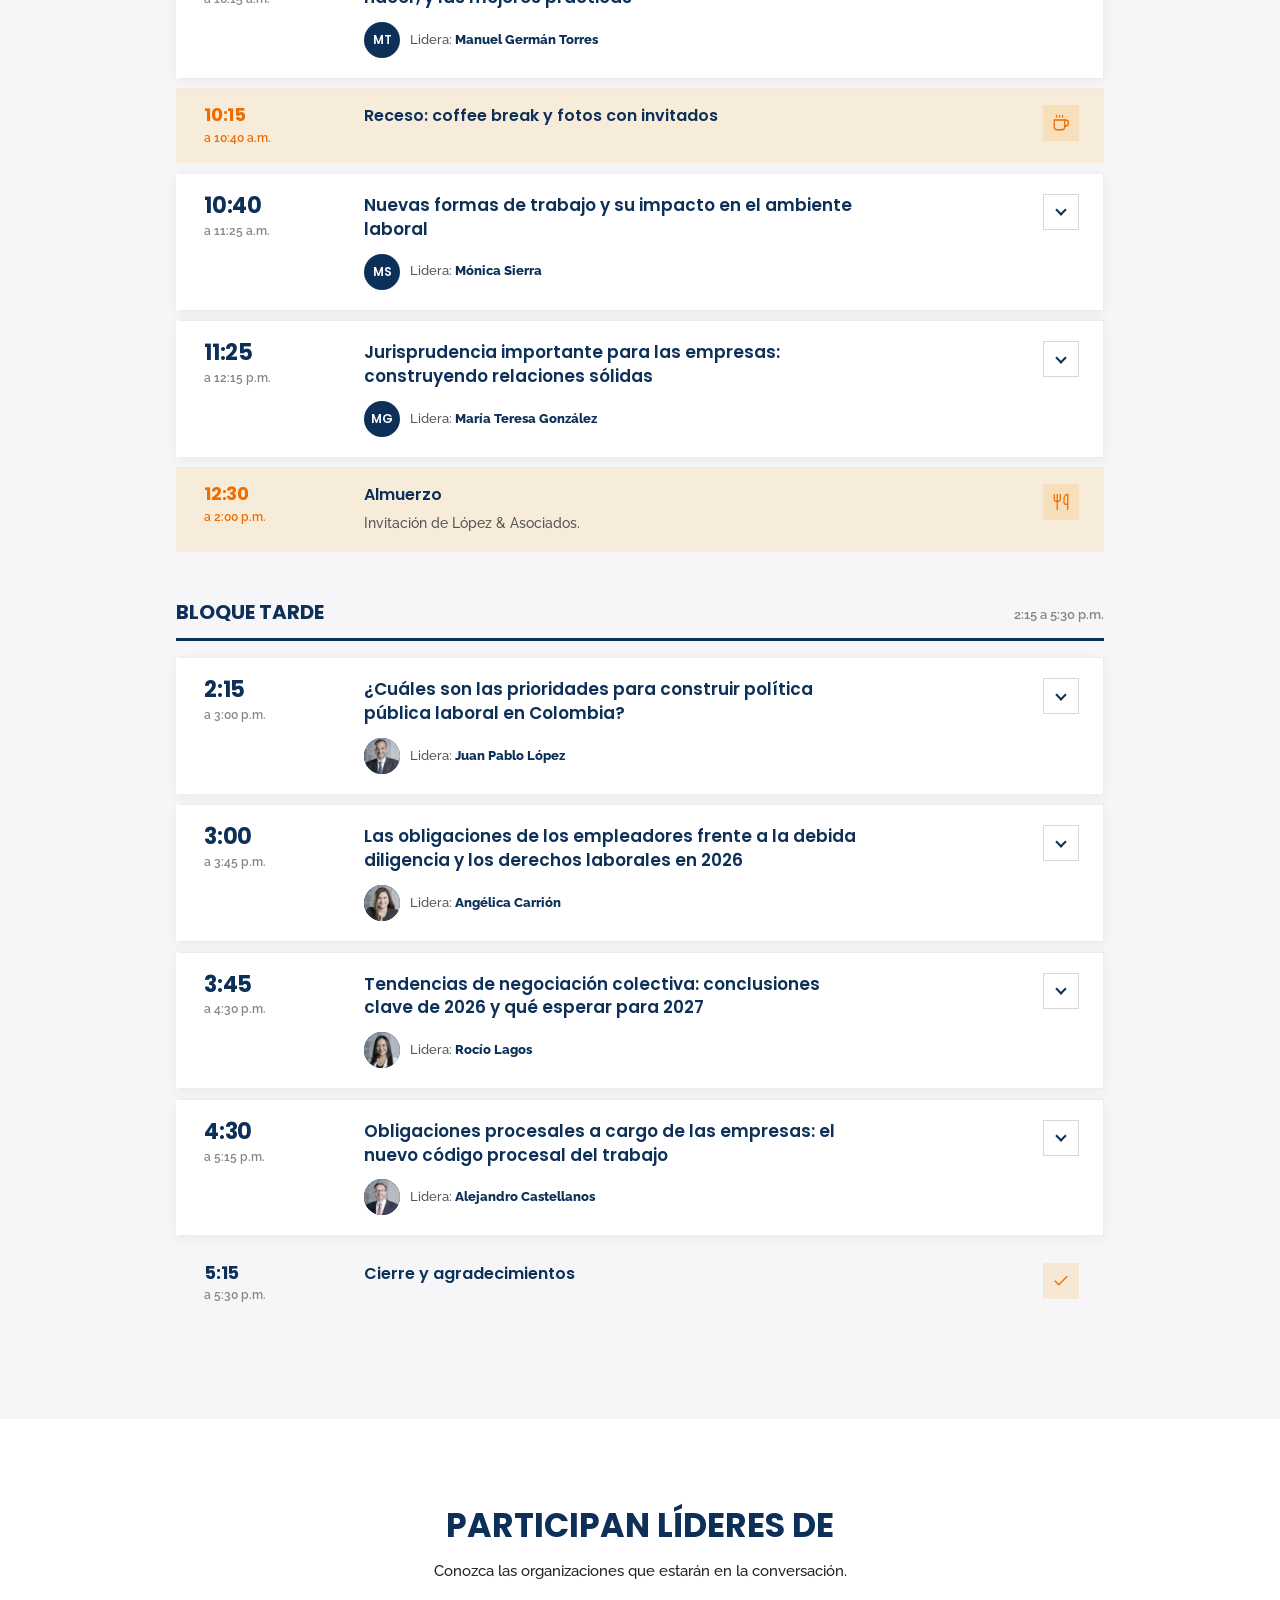
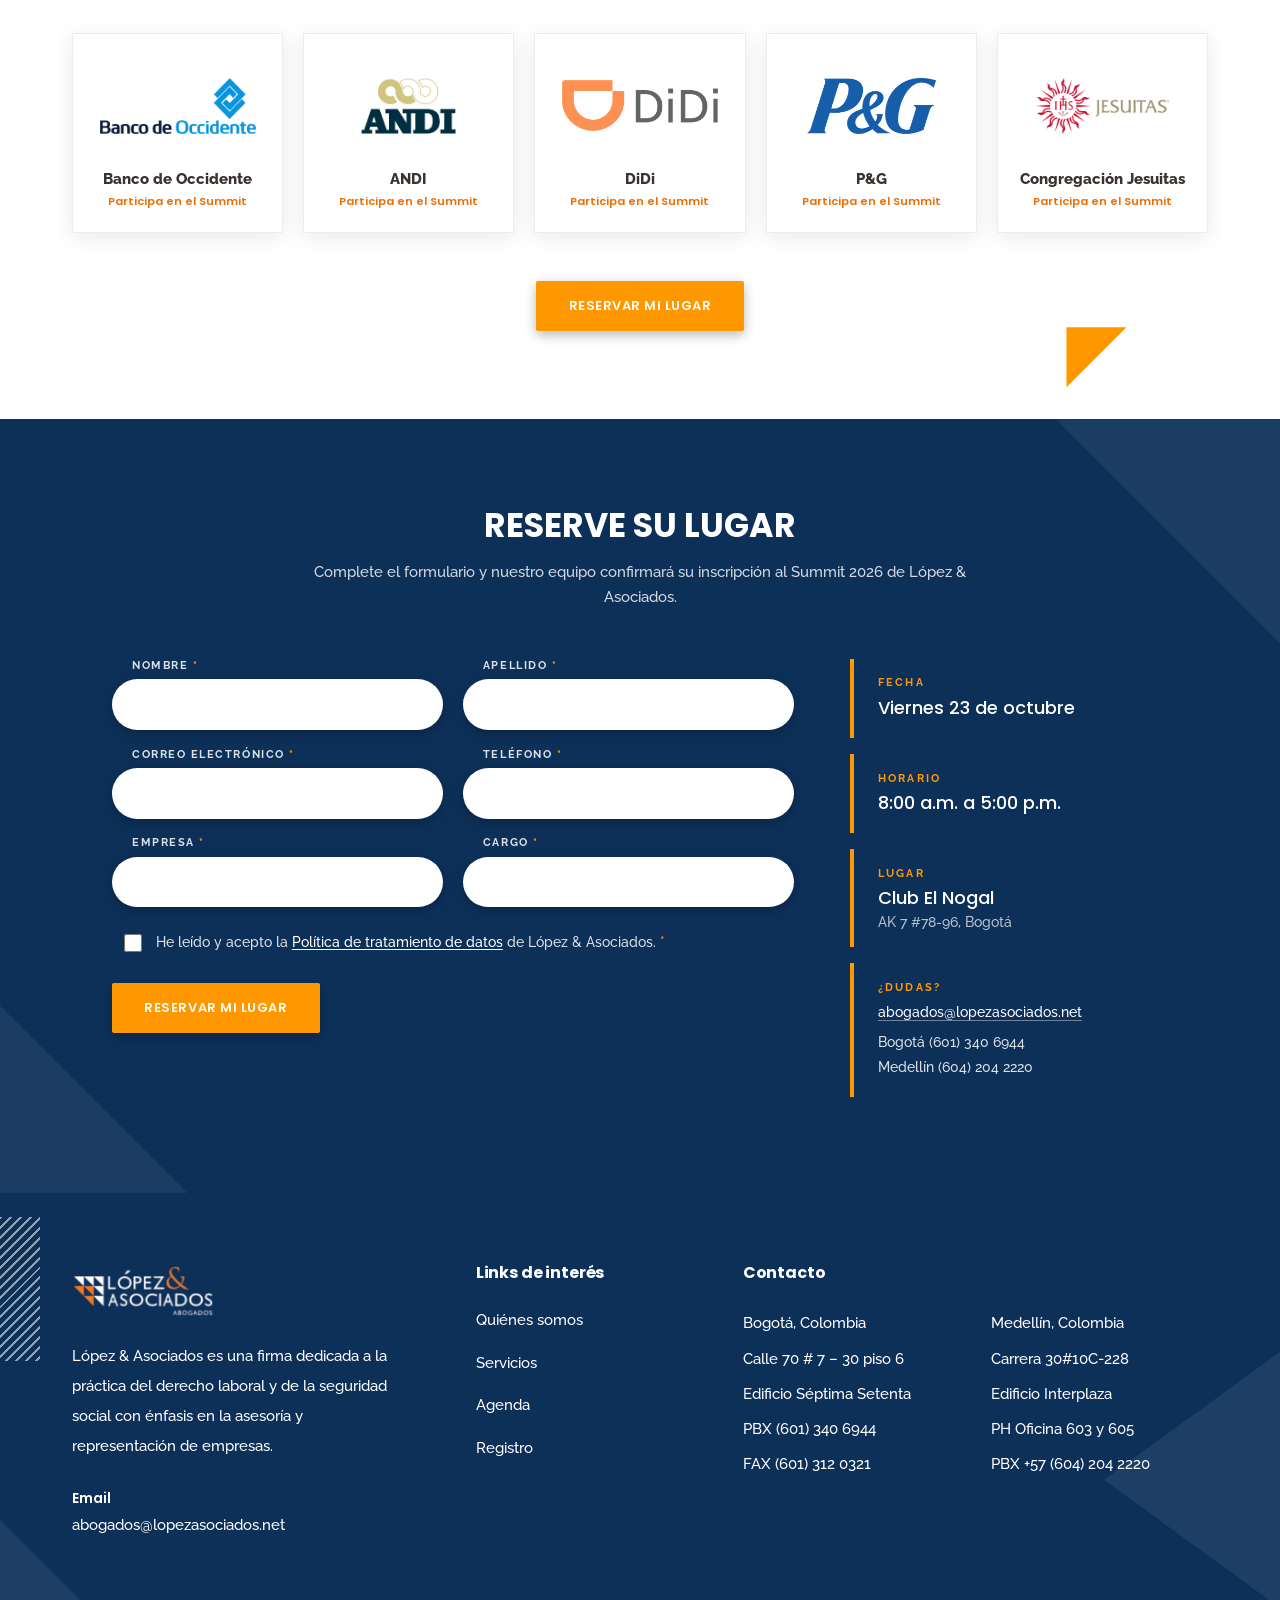
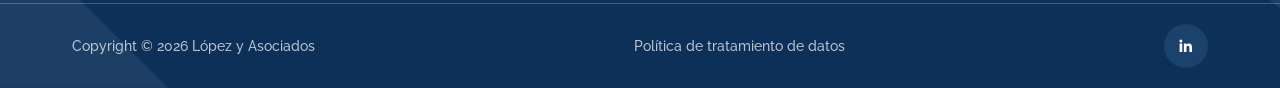
==== commit 74d21860: "Nueva dirección de Medellín (Interplaza) en v1, v2 y v3" ====
--- a/v2/index.html
+++ b/v2/index.html
@@ -438,7 +438,7 @@
       <h4>Contacto</h4>
       <div class="two">
         <address>Bogotá, Colombia<br>Calle 70 # 7 – 30 piso 6<br>Edificio Séptima Setenta<br>PBX (601) 340 6944<br>FAX (601) 312 0321</address>
-        <address>Medellín, Colombia<br>Carrera 43A #5A – 113<br>Torre Sur Of. 613<br>Edificio One Plaza<br>PBX (604) 204 2220</address>
+        <address>Medellín, Colombia<br>Carrera 30#10C-228<br>Edificio Interplaza<br>PH Oficina 603 y 605<br>PBX +57 (604) 204 2220</address>
       </div>
     </div>
   </div>
